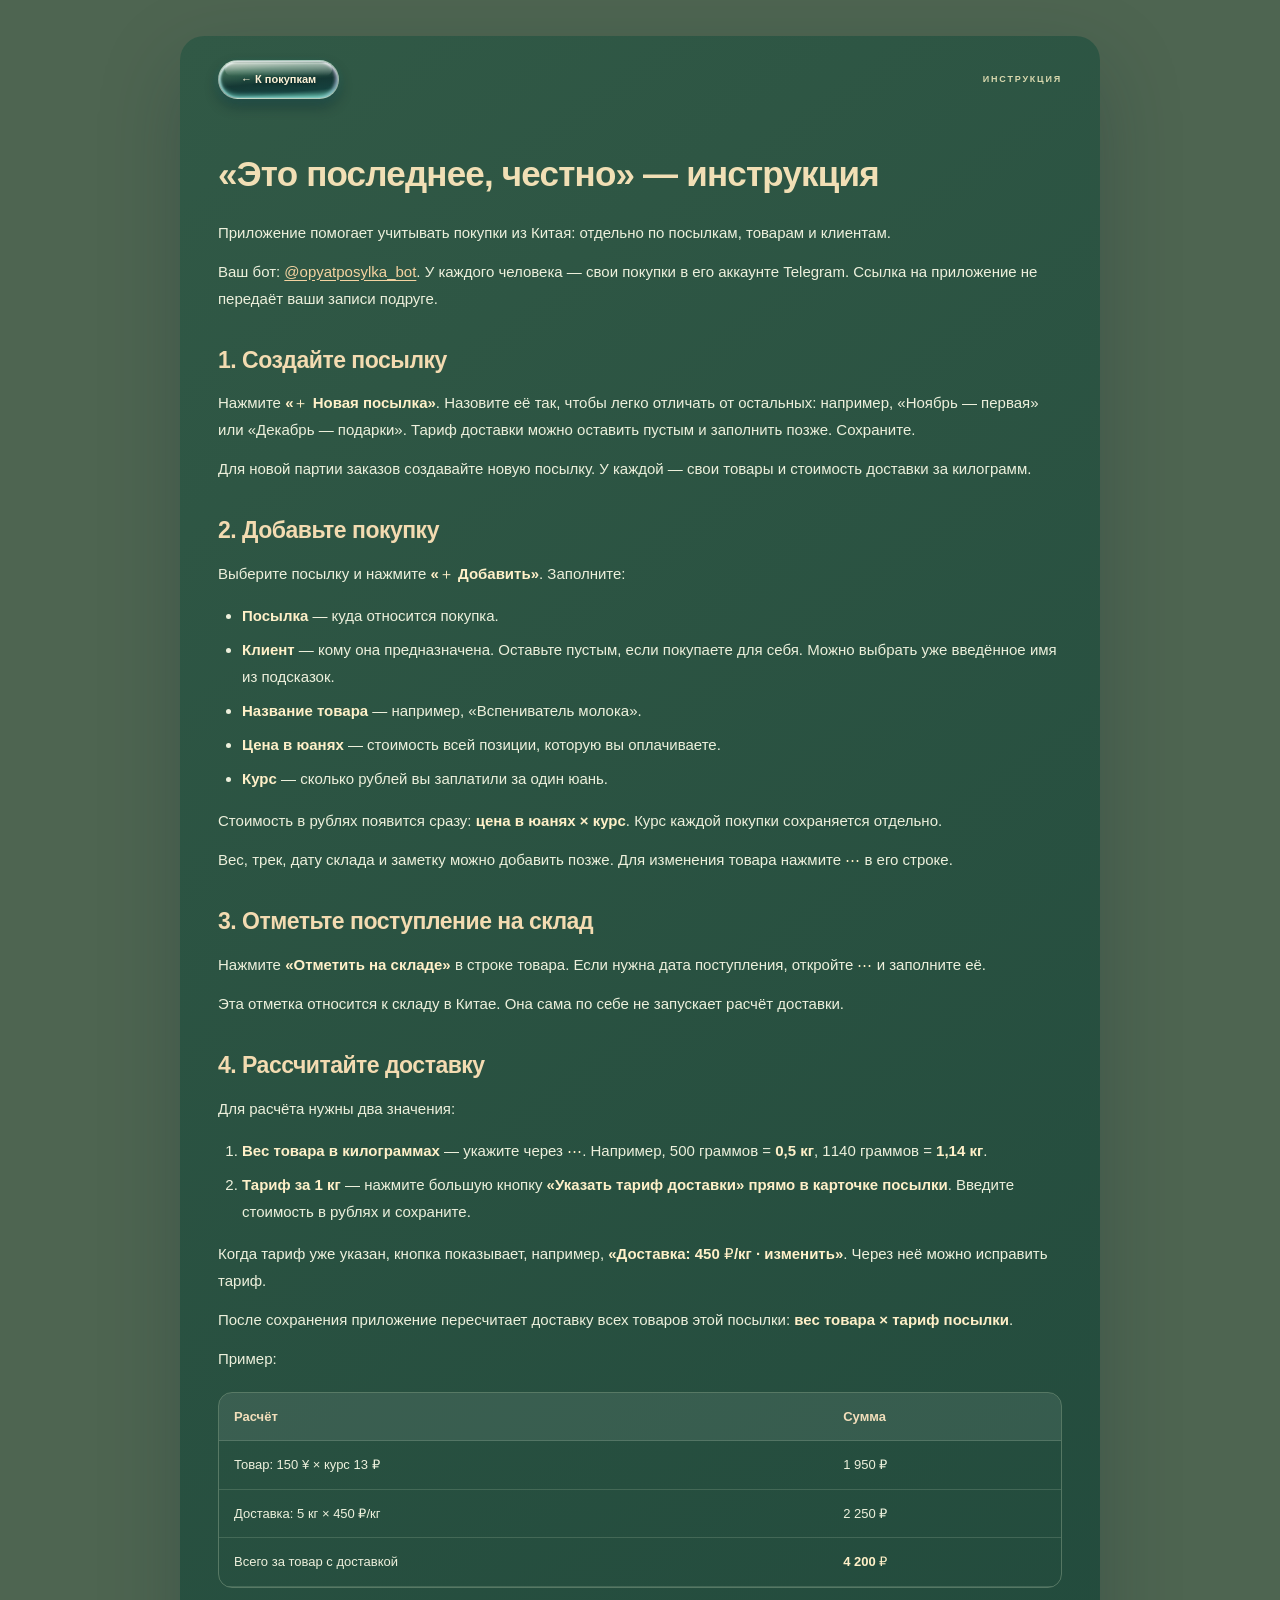
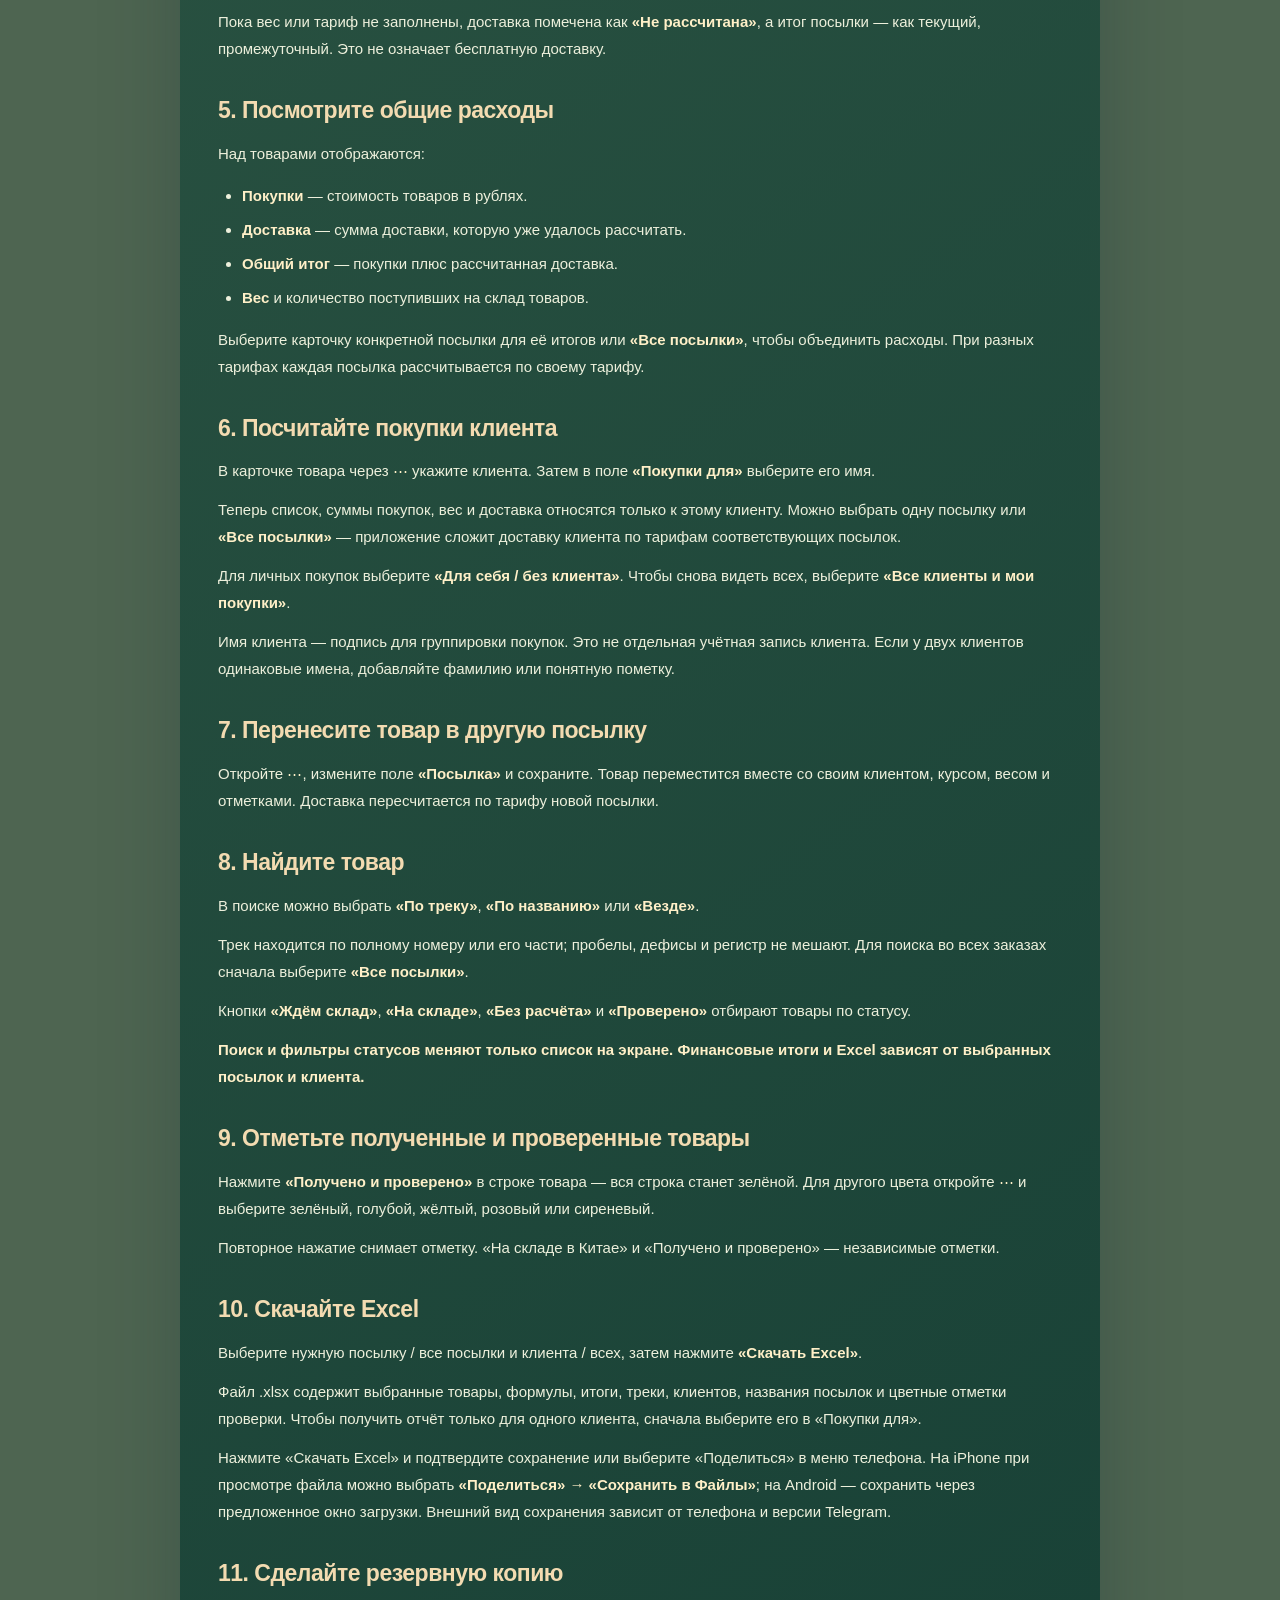
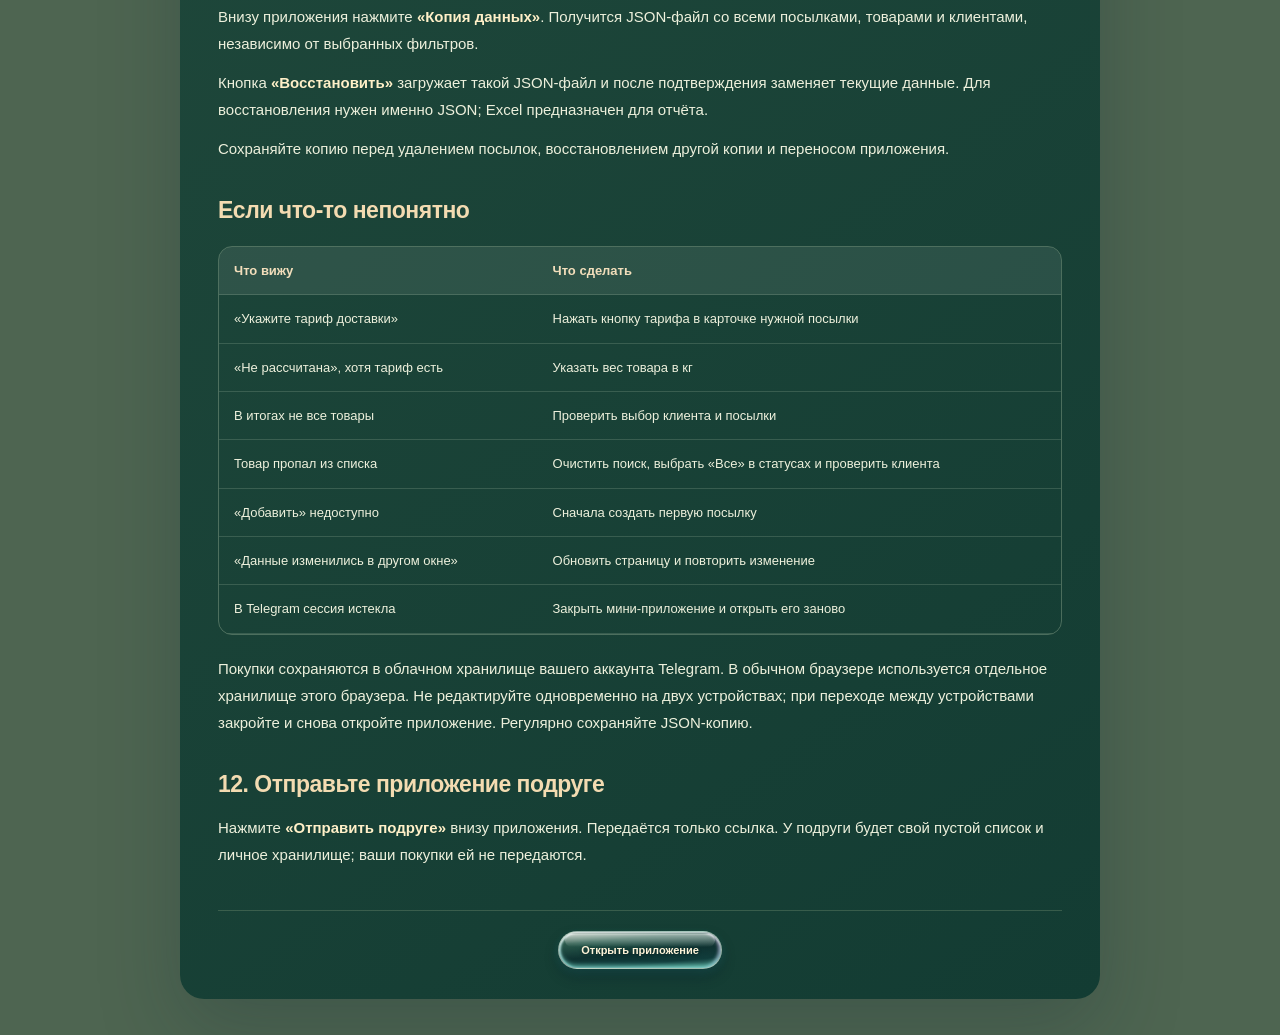
==== docs/help.html @ cc2a1e68 "Publish empty personal tracker with Telegram CloudStorage and Excel export" ====
<!doctype html><html lang="ru"><head><meta charset="utf-8"><meta name="viewport" content="width=device-width,initial-scale=1"><title>Инструкция · Это последнее, честно</title><link rel="stylesheet" href="./style.css"></head><body><main class="guide-main"><header><a class="hero-link" href="./">← К покупкам</a><span class="eyebrow">ИНСТРУКЦИЯ</span></header><article class="guide-content"><h1>«Это последнее, честно» — инструкция</h1><p>Приложение помогает учитывать покупки из Китая: отдельно по посылкам, товарам и клиентам.</p><p>Ваш бот: <a href="https://t.me/opyatposylka_bot" target="_blank" rel="noopener">@opyatposylka_bot</a>. У каждого человека — свои покупки в его аккаунте Telegram. Ссылка на приложение не передаёт ваши записи подруге.</p><h2>1. Создайте посылку</h2><p>Нажмите <strong>«＋ Новая посылка»</strong>. Назовите её так, чтобы легко отличать от остальных: например, «Ноябрь — первая» или «Декабрь — подарки». Тариф доставки можно оставить пустым и заполнить позже. Сохраните.</p><p>Для новой партии заказов создавайте новую посылку. У каждой — свои товары и стоимость доставки за килограмм.</p><h2>2. Добавьте покупку</h2><p>Выберите посылку и нажмите <strong>«＋ Добавить»</strong>. Заполните:</p><ul><li><strong>Посылка</strong> — куда относится покупка.</li><li><strong>Клиент</strong> — кому она предназначена. Оставьте пустым, если покупаете для себя. Можно выбрать уже введённое имя из подсказок.</li><li><strong>Название товара</strong> — например, «Вспениватель молока».</li><li><strong>Цена в юанях</strong> — стоимость всей позиции, которую вы оплачиваете.</li><li><strong>Курс</strong> — сколько рублей вы заплатили за один юань.</li></ul><p>Стоимость в рублях появится сразу: <strong>цена в юанях × курс</strong>. Курс каждой покупки сохраняется отдельно.</p><p>Вес, трек, дату склада и заметку можно добавить позже. Для изменения товара нажмите <strong>⋯</strong> в его строке.</p><h2>3. Отметьте поступление на склад</h2><p>Нажмите <strong>«Отметить на складе»</strong> в строке товара. Если нужна дата поступления, откройте <strong>⋯</strong> и заполните её.</p><p>Эта отметка относится к складу в Китае. Она сама по себе не запускает расчёт доставки.</p><h2>4. Рассчитайте доставку</h2><p>Для расчёта нужны два значения:</p><ol><li><strong>Вес товара в килограммах</strong> — укажите через <strong>⋯</strong>. Например, 500 граммов = <strong>0,5 кг</strong>, 1140 граммов = <strong>1,14 кг</strong>.</li><li><strong>Тариф за 1 кг</strong> — нажмите большую кнопку <strong>«Указать тариф доставки» прямо в карточке посылки</strong>. Введите стоимость в рублях и сохраните.</li></ol><p>Когда тариф уже указан, кнопка показывает, например, <strong>«Доставка: 450 ₽/кг · изменить»</strong>. Через неё можно исправить тариф.</p><p>После сохранения приложение пересчитает доставку всех товаров этой посылки: <strong>вес товара × тариф посылки</strong>.</p><p>Пример:</p><div class="guide-table"><table><thead><tr><th>Расчёт</th><th>Сумма</th></tr></thead><tbody><tr><td>Товар: 150 ¥ × курс 13 ₽</td><td>1 950 ₽</td></tr><tr><td>Доставка: 5 кг × 450 ₽/кг</td><td>2 250 ₽</td></tr><tr><td>Всего за товар с доставкой</td><td><strong>4 200 ₽</strong></td></tr></tbody></table></div><p>Пока вес или тариф не заполнены, доставка помечена как <strong>«Не рассчитана»</strong>, а итог посылки — как текущий, промежуточный. Это не означает бесплатную доставку.</p><h2>5. Посмотрите общие расходы</h2><p>Над товарами отображаются:</p><ul><li><strong>Покупки</strong> — стоимость товаров в рублях.</li><li><strong>Доставка</strong> — сумма доставки, которую уже удалось рассчитать.</li><li><strong>Общий итог</strong> — покупки плюс рассчитанная доставка.</li><li><strong>Вес</strong> и количество поступивших на склад товаров.</li></ul><p>Выберите карточку конкретной посылки для её итогов или <strong>«Все посылки»</strong>, чтобы объединить расходы. При разных тарифах каждая посылка рассчитывается по своему тарифу.</p><h2>6. Посчитайте покупки клиента</h2><p>В карточке товара через <strong>⋯</strong> укажите клиента. Затем в поле <strong>«Покупки для»</strong> выберите его имя.</p><p>Теперь список, суммы покупок, вес и доставка относятся только к этому клиенту. Можно выбрать одну посылку или <strong>«Все посылки»</strong> — приложение сложит доставку клиента по тарифам соответствующих посылок.</p><p>Для личных покупок выберите <strong>«Для себя / без клиента»</strong>. Чтобы снова видеть всех, выберите <strong>«Все клиенты и мои покупки»</strong>.</p><p>Имя клиента — подпись для группировки покупок. Это не отдельная учётная запись клиента. Если у двух клиентов одинаковые имена, добавляйте фамилию или понятную пометку.</p><h2>7. Перенесите товар в другую посылку</h2><p>Откройте <strong>⋯</strong>, измените поле <strong>«Посылка»</strong> и сохраните. Товар переместится вместе со своим клиентом, курсом, весом и отметками. Доставка пересчитается по тарифу новой посылки.</p><h2>8. Найдите товар</h2><p>В поиске можно выбрать <strong>«По треку»</strong>, <strong>«По названию»</strong> или <strong>«Везде»</strong>.</p><p>Трек находится по полному номеру или его части; пробелы, дефисы и регистр не мешают. Для поиска во всех заказах сначала выберите <strong>«Все посылки»</strong>.</p><p>Кнопки <strong>«Ждём склад»</strong>, <strong>«На складе»</strong>, <strong>«Без расчёта»</strong> и <strong>«Проверено»</strong> отбирают товары по статусу.</p><p><strong>Поиск и фильтры статусов меняют только список на экране. Финансовые итоги и Excel зависят от выбранных посылок и клиента.</strong></p><h2>9. Отметьте полученные и проверенные товары</h2><p>Нажмите <strong>«Получено и проверено»</strong> в строке товара — вся строка станет зелёной. Для другого цвета откройте <strong>⋯</strong> и выберите зелёный, голубой, жёлтый, розовый или сиреневый.</p><p>Повторное нажатие снимает отметку. «На складе в Китае» и «Получено и проверено» — независимые отметки.</p><h2>10. Скачайте Excel</h2><p>Выберите нужную посылку / все посылки и клиента / всех, затем нажмите <strong>«Скачать Excel»</strong>.</p><p>Файл .xlsx содержит выбранные товары, формулы, итоги, треки, клиентов, названия посылок и цветные отметки проверки. Чтобы получить отчёт только для одного клиента, сначала выберите его в «Покупки для».</p><p>Нажмите «Скачать Excel» и подтвердите сохранение или выберите «Поделиться» в меню телефона. На iPhone при просмотре файла можно выбрать <strong>«Поделиться» → «Сохранить в Файлы»</strong>; на Android — сохранить через предложенное окно загрузки. Внешний вид сохранения зависит от телефона и версии Telegram.</p><h2>11. Сделайте резервную копию</h2><p>Внизу приложения нажмите <strong>«Копия данных»</strong>. Получится JSON-файл со всеми посылками, товарами и клиентами, независимо от выбранных фильтров.</p><p>Кнопка <strong>«Восстановить»</strong> загружает такой JSON-файл и после подтверждения заменяет текущие данные. Для восстановления нужен именно JSON; Excel предназначен для отчёта.</p><p>Сохраняйте копию перед удалением посылок, восстановлением другой копии и переносом приложения.</p><h2>Если что-то непонятно</h2><div class="guide-table"><table><thead><tr><th>Что вижу</th><th>Что сделать</th></tr></thead><tbody><tr><td>«Укажите тариф доставки»</td><td>Нажать кнопку тарифа в карточке нужной посылки</td></tr><tr><td>«Не рассчитана», хотя тариф есть</td><td>Указать вес товара в кг</td></tr><tr><td>В итогах не все товары</td><td>Проверить выбор клиента и посылки</td></tr><tr><td>Товар пропал из списка</td><td>Очистить поиск, выбрать «Все» в статусах и проверить клиента</td></tr><tr><td>«Добавить» недоступно</td><td>Сначала создать первую посылку</td></tr><tr><td>«Данные изменились в другом окне»</td><td>Обновить страницу и повторить изменение</td></tr><tr><td>В Telegram сессия истекла</td><td>Закрыть мини-приложение и открыть его заново</td></tr></tbody></table></div><p>Покупки сохраняются в облачном хранилище вашего аккаунта Telegram. В обычном браузере используется отдельное хранилище этого браузера. Не редактируйте одновременно на двух устройствах; при переходе между устройствами закройте и снова откройте приложение. Регулярно сохраняйте JSON-копию.</p><h2>12. Отправьте приложение подруге</h2><p>Нажмите <strong>«Отправить подруге»</strong> внизу приложения. Передаётся только ссылка. У подруги будет свой пустой список и личное хранилище; ваши покупки ей не передаются.</p></article><footer><a class="hero-link" href="./">Открыть приложение</a></footer></main></body></html>
---- docs/style.css ----
:root{color-scheme:light;--bg:#4e6551;--surface:#214b40;--ink:#f2e8cf;--muted:#d1d9bd;--line:#ffffff25;--accent:#f0d2a3;--soft:#ffffff14;--danger:#f5b6a0;font-family:-apple-system,BlinkMacSystemFont,"Segoe UI",sans-serif;font-synthesis:none}
*{box-sizing:border-box}html{scroll-behavior:smooth;scroll-padding-top:20px}body{margin:0;background:var(--bg);color:var(--ink);font-size:14px;line-height:1.5}main{max-width:1000px;margin:24px auto;background:#28543f;border-radius:24px;overflow:hidden;box-shadow:0 30px 80px #122b3240}button,input,select,textarea{font:inherit}button{cursor:pointer;border:0}button:disabled{opacity:.45;cursor:default}button,a,input,select,textarea{-webkit-tap-highlight-color:transparent}button:focus-visible,a:focus-visible,input:focus-visible,select:focus-visible,textarea:focus-visible{outline:3px solid #f4d3a3;outline-offset:4px}button{transition:transform .18s,box-shadow .18s,border-color .18s}button:hover:not(:disabled){transform:translateY(-1px)}button:active:not(:disabled){transform:translateY(1px)}[hidden]{display:none!important}
.masthead{min-height:405px;background:#216453 url('./assets/botanical-hero.png') center 49%/cover no-repeat;position:relative}.masthead:before{content:'';position:absolute;inset:0;background:linear-gradient(90deg,#133f3a75,transparent 75%);pointer-events:none}header{position:relative;display:flex;align-items:center;justify-content:space-between;padding:24px 38px;gap:18px}.brand{display:flex;align-items:center;gap:10px;color:#f7e6bf}.brand svg{width:35px;height:35px;fill:none;stroke:currentColor;stroke-width:1.3;stroke-linecap:round;stroke-linejoin:round}.brand span{font-size:10px;letter-spacing:2.2px;font-weight:650}.circle{width:40px;height:40px;border-radius:14px;background:linear-gradient(145deg,#f5dfbd,#dfbc8e);color:#27463a;font-size:24px;box-shadow:3px 6px 12px #12382e55;flex-shrink:0}.intro{position:relative;z-index:1;padding:26px 40px 55px;max-width:63%}.eyebrow{display:block;font-size:9px;letter-spacing:1.8px;color:#d8d8ae;font-weight:650}h1{font-size:49px;font-weight:680;letter-spacing:-1.7px;line-height:1.07;color:#f1dfb5;margin:15px 0 15px}.dot{color:#d8bc85}.intro p{font-size:12px;color:#e4e5c8;line-height:1.7;margin:0 0 24px}.hero-link{display:inline-flex;align-items:center;gap:23px;background:linear-gradient(160deg,#f5deb6,#cfa476);box-shadow:3px 6px 13px #102d2b55,inset 0 1px 0 #fff8;border-radius:30px;color:#3e4936;text-decoration:none;font-size:11px;padding:10px 22px;font-weight:600}.hero-link span{font-size:16px}
.workspace{padding:28px 38px 24px;background:linear-gradient(165deg,#9eaf78b8,#3e6b45e8 600px,#153e2ff5 1500px),url('./assets/botanical-hero.png') right top/1300px auto no-repeat,#365c40}.scope-controls{display:grid;grid-template-columns:1.15fr 1fr;gap:20px;align-items:start}.parcelbar{display:flex;align-items:flex-end;justify-content:space-between;gap:8px}.parcelbar label,.clientbar>label{display:block;color:#f0edd6;font-size:10px;letter-spacing:1px;min-width:0;flex:1}.parcelbar select,.clientbar select{display:block;width:100%;max-width:100%;border:1px solid #dbe8bd3b;border-radius:12px;background:#234e3ed9;color:#f0e4c9;padding:10px 12px;margin-top:7px;font-size:13px;font-weight:550;letter-spacing:0;box-shadow:0 3px 7px #13372e24}.parcelbar option,.clientbar option{background:#234a3e;color:#f6e8cc}.clientbar{min-width:0}.textbtn{background:none;color:#eed3a2;padding:8px 4px;font-size:11px;white-space:nowrap}.parcelbar .textbtn{margin-bottom:3px;color:#fff1ce}.help{font-size:11px;color:var(--muted);line-height:1.65}.scope-note{font-size:10px;margin:12px 0 19px;color:#f1efd9d9}
#summary{position:relative;border:1px solid #b3cfaf24;border-radius:22px;padding:25px 28px;background:linear-gradient(130deg,#256a61f5,#113e39f7),url('./assets/botanical-hero.png') 75% center/cover;box-shadow:9px 14px 23px #103a2f5c,inset 0 1px 0 #c5e0c52b;display:grid;grid-template-columns:1.5fr 1fr 1fr;gap:18px 12px;overflow:hidden}#summary:before{content:'';position:absolute;width:280px;height:240px;right:25%;top:-135px;border:1px solid #e0edcd0c;transform:rotate(42deg);border-radius:0 80% 0 80%;pointer-events:none}.hero{align-self:center;z-index:1}.hero .label{display:block;color:#d2dcbf;font-size:11px;line-height:1.6}.hero strong{display:block;font-size:32px;letter-spacing:-1.2px;color:#f6e8c4;font-weight:600;line-height:1.2;margin:7px 0 10px;overflow-wrap:anywhere}.hero small{font-size:10px;line-height:1.65;color:#d2dcc5;display:block;max-width:285px}.stats{display:contents}.stat{z-index:1;align-self:stretch;display:flex;flex-direction:column;justify-content:center;align-items:center;border-left:1px solid #c4dabc28;padding:10px 6px}.stat:before{content:'¥';display:grid;place-items:center;width:34px;height:34px;border:1px solid #d8e5c96b;border-radius:50%;font-size:19px;margin-bottom:12px;color:#d5e5c2}.stat:last-child:before{content:'↗'}.stat span{font-size:10px;text-align:center;color:#d1ddc5}.stat strong{display:block;font-size:20px;font-weight:550;color:#f6e9c9;margin-top:5px;overflow-wrap:anywhere;text-align:center}.progressline{display:flex;justify-content:space-between;gap:12px;color:#d3ddc2;font-size:10px;grid-column:1/-1;margin-top:1px}.progressline span:last-child{text-align:right}.progress{grid-column:1/-1;height:4px;border-radius:4px;overflow:hidden;margin-top:-8px;background:#9dbb9b30}.progress meter{display:block;width:100%;height:5px;accent-color:#cad4a2}.progress meter::-webkit-meter-bar{background:#b4cba830;border:0}.progress meter::-webkit-meter-optimum-value{background:linear-gradient(90deg,#9fba79,#e6d1a4)}
.toolbar,.cardhead,.cardfoot,.dialoghead,.dialogactions{display:flex;align-items:center;justify-content:space-between;gap:12px}.toolbar{margin:30px 0 17px}h2{font-size:21px;line-height:1.3;letter-spacing:-.5px;font-weight:600;margin:0;color:#f2e6c6}h2 span{font-size:12px;margin-left:6px;font-weight:400;color:#d1dbb9}.primary{border:1px solid #f5e1b547;border-radius:24px;padding:10px 19px;background:linear-gradient(145deg,#f0dbb6,#c7a075);color:#3e4c36;font-size:11px;font-weight:650;box-shadow:3px 5px 9px #1b3e2c40,inset 0 1px 0 #fff8;white-space:nowrap;min-height:38px}.parcel-section{margin:30px 0 0;scroll-margin-top:15px}.parcel-section .toolbar{margin:0 0 16px}.parcel-cards{display:grid;grid-template-columns:repeat(3,minmax(0,1fr));gap:14px;padding:1px 1px 14px}.parcel-tile{--tile-a:#8ca76b;--tile-b:#4d6a43;position:relative;isolation:isolate;overflow:hidden;min-height:154px;text-align:center;padding:20px 13px 16px;border:1px solid #d4dfb944;border-radius:19px;color:#f1e9ce;background:linear-gradient(135deg,var(--tile-a),var(--tile-b));box-shadow:6px 8px 13px #11362a66,inset 0 1px 0 #ecf0c42b}.parcel-tile:nth-child(3n+2){--tile-a:#ab7c60;--tile-b:#744b36}.parcel-tile:nth-child(3n+3){--tile-a:#be9b6b;--tile-b:#8a6a42}.parcel-tile:before{content:'';display:block;width:34px;height:34px;margin:0 auto 14px;background:center/contain no-repeat url("data:image/svg+xml,%3Csvg xmlns='http://www.w3.org/2000/svg' viewBox='0 0 40 40'%3E%3Cpath fill='%23f4dfae' d='M20 31C5 28 5 16 6 11c12 0 15 7 14 20Zm2-1c-2-15 5-20 13-21 2 14-4 20-13 21Zm-2-8C9 13 14 5 20 1c9 8 10 14 0 21Z'/%3E%3Cpath fill='none' stroke='%23e8c88d' stroke-width='1.4' d='M21 36V17M20 29 10 17m12 11 8-12'/%3E%3C/svg%3E");filter:drop-shadow(3px 4px 3px #28362955)}.parcel-tile:after{content:'';position:absolute;inset:0;z-index:-1;background:linear-gradient(40deg,transparent 55%,#ffffff08 55%,transparent 79%);pointer-events:none}.parcel-tile.selected{border:2px solid #f6e4ba;padding:19px 12px 15px;box-shadow:0 0 0 3px #e8dfae20,6px 10px 16px #143f2b70}.parcel-tile b,.parcel-tile span,.parcel-tile strong,.parcel-tile small{display:block;overflow-wrap:anywhere}.parcel-tile b{font-size:13px;font-weight:650}.parcel-tile span,.parcel-tile small{font-size:10px;color:#f5ecd0d1;margin-top:6px}.parcel-tile strong{font-size:12px;font-weight:600;margin-top:9px}.parcel-tile small{font-size:9px}.exportbar{display:flex;align-items:center;gap:14px;padding:10px 0 20px;border-bottom:1px solid #c1d2ab2b}.exportbar span{font-size:10px;color:#d9e0c3;min-width:0;overflow-wrap:anywhere}.products-toolbar{margin-top:27px}.products-toolbar .eyebrow{color:#bfcca4;font-size:8px;margin-bottom:7px}
.search{display:flex;align-items:center;gap:12px;background:#153f34d9;border:1px solid #9fbb8f47;padding:0 14px;border-radius:15px;box-shadow:inset 0 2px 4px #143b2b28}.search select{max-width:132px;border:0;border-right:1px solid #adc39f40;border-radius:0;padding:12px 10px 12px 0;background:transparent;color:#f0e2c1;font-size:12px}.search option{background:#214b40}.search span{font-size:24px;color:#d9d6ac}.search input{border:0;outline-offset:0;min-width:0;width:100%;padding:13px 0;background:transparent;color:#f4e7c9;font-size:12px}.search input::placeholder{color:#c9d3b5b3}#filters{display:flex;gap:7px;overflow:auto;margin:15px 0 20px;padding:3px 0;scrollbar-width:thin;scrollbar-color:#8ca57b transparent}#filters button{flex-shrink:0;border:1px solid #9db58c2b;background:#214a3940;color:#d2ddbf;font-size:10px;padding:7px 13px;border-radius:22px;min-height:34px}#filters .active{background:#d8c29a;border-color:#e7d5ae;color:#354833;font-weight:650;box-shadow:2px 3px 5px #0c302b44}
#items{display:grid;grid-template-columns:repeat(2,minmax(0,1fr));gap:17px}.card{--ink:#f3e9d2;--muted:#eadfc9;--accent:#ffedbc;--line:#f5e6ca32;--card-a:#8c9f6a;--card-b:#526d43;min-width:0;padding:22px 20px 17px;border:1px solid #d5dfbb4d;border-radius:20px;background:linear-gradient(135deg,var(--card-a),var(--card-b));box-shadow:6px 9px 14px #0f34265c,inset 0 1px 0 #e6e9be29;color:var(--ink)}.card:nth-child(3n+2){--card-a:#a5795e;--card-b:#6e4938}.card:nth-child(3n+3){--card-a:#b59a6a;--card-b:#82683f}.cardhead{align-items:flex-start}.cardhead>div{min-width:0}.card h3{font-size:15px;line-height:1.4;letter-spacing:-.2px;margin:0 0 8px;font-weight:620;overflow-wrap:anywhere}.card .edit{display:grid;place-items:center;flex-shrink:0;width:30px;height:30px;border-radius:10px;background:#173c3333;color:#f6e6c3;font-size:21px}.ownership{display:flex;gap:5px;flex-wrap:wrap;margin:0 0 10px}.ownership span{font-size:9px;color:var(--ink);background:#143c2d29;border:1px solid #eee4bf20;padding:3px 7px;border-radius:7px;overflow-wrap:anywhere}.badge{display:inline-block;background:#f7d89b26;border:1px solid #f0ddb02b;border-radius:7px;color:#fff0c9;padding:3px 7px;font-size:9px;font-weight:500}.badge.arrived{background:#173c3333;border-color:#e0e7bd38;color:#f1f2d3}.track{font-size:10px;color:var(--muted);overflow-wrap:anywhere;margin-top:7px}.cardgrid{display:grid;grid-template-columns:1.25fr 1fr 1fr;gap:9px;margin:21px 0 17px}.cardgrid span{display:block;font-size:9px;color:var(--muted);margin-bottom:4px}.cardgrid b{font-size:12px;font-weight:600;overflow-wrap:anywhere}.cardgrid small{font-size:9px;color:var(--muted)}.cardfoot{border-top:1px solid var(--line);padding-top:13px;font-size:10px;gap:9px}.cardfoot>div{flex-shrink:0}.cardfoot strong{font-size:16px;font-weight:650}.statusbtn{font-size:10px;background:none;color:var(--accent);padding:6px 0;text-align:left;line-height:1.5}.note{font-size:10px;color:var(--ink);white-space:pre-wrap;margin:8px 0 12px;overflow-wrap:anywhere}.verification{border-top:1px solid var(--line);margin-top:10px;padding-top:6px;display:flex;flex-direction:column;gap:2px}.verification span{font-size:9px;color:var(--muted)}.empty{grid-column:1/-1;text-align:center;color:#dae2c7;font-size:12px;padding:35px 18px;line-height:1.8}.notice{padding:12px 15px;border:1px solid #e8d2a238;background:#234f3b85;color:#f0e4c8;font-size:10px;border-radius:12px;line-height:1.65;margin-bottom:20px}.notice.error{color:#ffcfb8;border-color:#e8a58366;background:#5b3936b3}
.color-green{--position-bg:#aac18a;--position-border:#cfdfb8}.color-blue{--position-bg:#9cbeb7;--position-border:#c6dbd6}.color-yellow{--position-bg:#dcc38f;--position-border:#f0deba}.color-pink{--position-bg:#cfaa9f;--position-border:#ead1c5}.color-lilac{--position-bg:#b9abc2;--position-border:#d6cadc}.card.verified{--ink:#203d31;--muted:#3c5646;--accent:#234b36;--line:#294a3033;background:var(--position-bg);border-color:var(--position-border);box-shadow:6px 9px 14px #0f34265c,inset 0 1px 0 #fff6}.card.verified .badge{color:#3b4730;background:#fff3;border-color:#203b3329}.card.verified .badge.arrived{color:#244733;background:#ebf2ce66}.card.verified .ownership span{background:#fff2;color:var(--ink);border-color:#304d3420}.card.verified .edit{background:#fff3;color:var(--ink)}
footer{position:relative;text-align:center;border-top:1px solid #9ab18a44;margin-top:30px;padding:20px 45px 10px;color:#cbd7b5;font-size:10px}footer>div{display:flex;gap:16px;justify-content:center;flex-wrap:wrap;margin:4px 0}footer .textbtn{font-size:10px}footer p{font-size:9px;color:#a7be9b;margin:12px 0 0}.footer-leaf{position:absolute;right:0;bottom:9px;font-size:35px;color:#d1c69770}
dialog{--ink:#2b4737;--muted:#617159;--line:#ccd0b7;--accent:#3d5d38;--bg:#f4ebd8;--surface:#f6edda;--soft:#dfe4c9;--danger:#9c4f3d;width:min(540px,calc(100% - 24px));max-height:90dvh;padding:26px;background:linear-gradient(135deg,#f5ecd9,#e2d6b9);border:1px solid #eee5cd;border-radius:24px;color:var(--ink);box-shadow:12px 20px 60px #102d2a88}dialog::backdrop{background:#102d28c4;backdrop-filter:blur(7px)}.dialoghead{margin-bottom:19px}.dialoghead h2{color:#294735;font-size:22px}.dialoghead .circle{background:#c9d1ac;color:#34503a;box-shadow:none;width:35px;height:35px}.dialogactions{margin-top:22px}.dialogactions .primary{background:linear-gradient(145deg,#62875a,#3b603b);border-color:#5c7a4a;color:#f4e9c9;box-shadow:3px 4px 8px #263c2933}#fields label{display:block;font-size:11px;color:var(--muted);margin:14px 0}#fields input,#fields textarea,#fields select{display:block;width:100%;border:1px solid #bdc5a7;border-radius:11px;background:#faf4e7b8;color:var(--ink);padding:11px 12px;margin-top:6px;font:inherit;font-size:13px;box-shadow:inset 0 1px 2px #2b49320a}#fields textarea{min-height:65px;resize:vertical}#fields .pair{display:grid;grid-template-columns:1fr 1fr;gap:13px}#fields .check{display:flex;align-items:center;gap:10px;color:#3f5b3f}#fields .check input{width:19px;height:19px;margin:0;accent-color:#476e42;flex-shrink:0}#fields .help{font-size:10px;margin-top:-3px}.livecalc{padding:13px;background:#cbd6b3;border:1px solid #b3c29c;border-radius:12px;color:#365332;font-size:12px}#fields .colorpicker{border:1px solid #bbc4a5;border-radius:13px;padding:11px;display:flex;gap:7px;flex-wrap:wrap;margin:17px 0}#fields .colorpicker legend{font-size:11px;color:var(--muted)}#fields label.swatch{margin:0;display:flex;align-items:center;gap:5px;padding:8px 7px;border-radius:9px;background:var(--position-bg);border:1px solid #58724730;color:#2a4535;font-size:10px}#fields .swatch input{width:14px;height:14px;margin:0;accent-color:#36583b;box-shadow:none}.danger{background:none;color:var(--danger);padding:10px 0;font-size:12px}#formError{font-size:11px;line-height:1.5;color:#9c4937}
@media(min-width:1100px){body{padding:12px 30px}.masthead{min-height:430px}.intro{padding-top:35px}h1{font-size:54px}.workspace{padding:33px 45px 24px}}
@media(max-width:700px){body{padding:0}main{margin:0;border-radius:0;box-shadow:none;max-width:100%}.masthead{min-height:352px;background-position:60% center}.masthead:before{background:linear-gradient(90deg,#133f3a9e,transparent 95%)}header{padding:20px 21px}.brand span{font-size:9px;letter-spacing:1.7px}.brand svg{width:29px;height:29px}.circle{width:36px;height:36px;border-radius:12px}.intro{max-width:75%;padding:30px 22px 38px}h1{font-size:39px;letter-spacing:-1.3px;margin:14px 0}.intro p{font-size:11px}.intro .eyebrow{font-size:8px;letter-spacing:1px}.hero-link{padding:10px 18px;font-size:10px}.workspace{padding:22px 18px 20px}.scope-controls{gap:12px;grid-template-columns:1fr 1fr}.parcelbar{display:block;min-width:0;position:relative}.parcelbar .textbtn{font-size:10px;position:static;display:block;margin:3px 0 -4px;padding:2px 0}.parcelbar select,.clientbar select{font-size:11px;padding:10px 7px}.scope-note{font-size:9px;margin:10px 0 16px}#summary{padding:22px 20px 19px;grid-template-columns:1fr 1fr;gap:17px 8px}.hero{grid-column:1/-1}.hero strong{font-size:34px}.hero small{max-width:none}.stat{border:0;border-top:1px solid #c3d7b72b;padding:16px 0 0;align-items:flex-start}.stat:before{width:27px;height:27px;font-size:16px;margin-bottom:9px}.stat:last-child{border-left:1px solid #c3d7b72b;padding-left:20px}.stat strong{font-size:21px}.stat span{font-size:10px;text-align:left}.progressline{font-size:9px;gap:10px;align-items:flex-start}.progressline span{max-width:60%}.parcel-section{margin-top:25px}.parcel-cards{display:flex;overflow:auto;gap:12px;padding:4px 2px 15px;scroll-snap-type:x proximity;scrollbar-width:thin;scrollbar-color:#9aaf79 transparent}.parcel-tile{flex:0 0 160px;min-height:164px;scroll-snap-align:start}.parcel-tile b{font-size:12px}.toolbar{gap:10px}h2{font-size:20px}.primary{font-size:10px;padding:9px 14px;min-height:38px}.exportbar{align-items:flex-start;gap:12px}.exportbar span{font-size:9px;padding-top:4px}.products-toolbar{margin-top:24px}#items{grid-template-columns:1fr;gap:15px}.card{padding:21px 19px 17px;border-radius:19px}.card h3{font-size:16px}.cardgrid{gap:12px;margin:20px 0}.cardgrid b{font-size:13px}.cardgrid span{font-size:10px}.cardfoot{font-size:11px}.cardfoot strong{font-size:18px}.statusbtn{font-size:11px}.track{font-size:11px}.ownership span{font-size:10px}.search{gap:8px;padding:0 11px}.search select{font-size:11px;max-width:105px}.search input{font-size:12px}#filters button{font-size:10px;padding:7px 11px}.notice{font-size:10px}footer{padding:19px 14px 10px}footer .textbtn{font-size:10px}dialog{padding:22px}.scope-controls>section{min-width:0}}
@media(max-width:360px){h1{font-size:34px}.intro{max-width:80%}.workspace{padding-left:13px;padding-right:13px}.scope-controls{gap:8px}.card{padding:18px 15px}.cardfoot{gap:6px}.cardfoot strong{font-size:16px}.primary{padding:9px 12px}.hero strong{font-size:30px}}
@media(prefers-reduced-motion:reduce){html{scroll-behavior:auto}button{transition:none}button:hover:not(:disabled),button:active:not(:disabled){transform:none}}

/* Liquid glass surfaces; product rows keep their own verification colors. */
:root{--glass-border:#e4f9ed70;--glass-cyan:#4cd3d4;--glass-violet:#c08bdc}
.primary,.hero-link,.circle{position:relative;isolation:isolate;overflow:hidden;border:1px solid #eaf8ec9c;background:linear-gradient(175deg,#f9f5dd91 0%,#8aaf9b3d 25%,#102f31c9 56%,#123c3ddb 78%,#78cbbf8f 100%);color:#fff4d9;box-shadow:inset 0 2px 2px #fff9,inset 0 -3px 4px #83efdc99,inset 2px 0 2px #dffaff88,inset -3px 0 3px #e1b2ef73,0 7px 13px #071d2873,0 3px 9px #47d6c633;backdrop-filter:blur(18px) saturate(150%);-webkit-backdrop-filter:blur(18px) saturate(150%);text-shadow:0 1px 3px #071e20a6}
.primary:before,.hero-link:before,.circle:before{content:'';position:absolute;z-index:-1;inset:2px 6px auto;height:35%;border-radius:inherit;background:linear-gradient(180deg,#fff8,#fff0);pointer-events:none}
.primary:hover:not(:disabled),.hero-link:hover{box-shadow:inset 0 2px 3px #fff9,inset 0 -3px 6px #83efdcbd,0 9px 17px #071d2873,0 2px 13px #62e5cc55}
#addItem,#newParcelWide{background:linear-gradient(170deg,#f7ddb789,#ae79633b 29%,#3b2829cc 65%,#a05b7594 91%,#edab777d);box-shadow:inset 0 2px 2px #fff9,inset 0 -3px 4px #edb1cc7d,inset 2px 0 2px #fff7,inset -3px 0 3px #ffd7ae7d,0 7px 13px #071d2873,0 3px 10px #d280a73b}
.search,.parcelbar select,.clientbar select{background:linear-gradient(175deg,#edf5f02e 0%,#162c34a6 36%,#122f37cc 76%,#9bb2d256 100%);border:1px solid #e2f7ec85;box-shadow:inset 0 2px 3px #f4ffff87,inset 0 -3px 4px #a5cfdb8c,inset 2px 0 3px #d2f7f780,0 6px 12px #0b282b66;backdrop-filter:blur(18px) saturate(150%);-webkit-backdrop-filter:blur(18px) saturate(150%);border-radius:23px;color:#f8f0df}.search select{background:transparent;border-radius:0;box-shadow:none;backdrop-filter:none;-webkit-backdrop-filter:none}.search input{color:#fff6e8}.search input::placeholder{color:#dfe5d3cc}
#filters button{background:linear-gradient(180deg,#dcf6f324,#132e34b3);border:1px solid #d3f0e157;box-shadow:inset 0 1px 1px #f4ffff5c,inset 0 -1px 2px #8bcfd947,0 3px 7px #0c292a4d;color:#e7edda}#filters .active{background:linear-gradient(170deg,#f9dfaa8c,#294e3be6 55%,#79b7818f);border-color:#faefd0a8;color:#fff2d3;box-shadow:inset 0 2px 2px #fff8,inset 0 -3px 4px #a4db9d8c,0 4px 10px #102a2566}
#summary{background:linear-gradient(125deg,#326f694d,#0c2634cc 62%,#173e3cbd);border:1px solid #d6f1e675;box-shadow:inset 0 2px 3px #e1fff54d,inset 0 -3px 6px #5dc8c159,inset -2px 0 4px #c29cdb42,8px 12px 22px #0b242b73;backdrop-filter:blur(22px) saturate(140%);-webkit-backdrop-filter:blur(22px) saturate(140%)}
.parcel-tile{background:linear-gradient(145deg,#d8f3d94d,#1b3b3ab8 38%,#122d34e0 77%,#6fa1856b);border:1px solid #b9e8d37d;box-shadow:inset 0 2px 3px #edfff375,inset 0 -3px 5px #8dd3b563,inset -3px 0 4px #b6bee554,6px 9px 15px #102d316b;backdrop-filter:blur(15px) saturate(135%);-webkit-backdrop-filter:blur(15px) saturate(135%)}.parcel-tile:nth-child(3n+2){background:linear-gradient(145deg,#e2c4b352,#543c41a3 40%,#232c35e6 80%,#a5759163)}.parcel-tile:nth-child(3n+3){background:linear-gradient(145deg,#f1dcb857,#6c604b9c 40%,#29392edb 80%,#cdbd7463)}.parcel-tile.selected{border:2px solid #e3f6ddbf;box-shadow:inset 0 2px 3px #fff8,inset 0 -3px 5px #a0e7bfaa,0 0 0 2px #d8f9d524,5px 9px 18px #0d232e80,0 3px 15px #92e5b94d}
#items{display:flex;flex-direction:column;gap:10px;padding:0;margin:0;list-style:none;counter-reset:products}.card{counter-increment:products;display:grid;grid-template-columns:minmax(0,1.5fr) minmax(0,1.1fr) minmax(150px,.85fr);grid-template-areas:'heading metrics amount' 'heading metrics checked' 'note note note';gap:6px 22px;align-items:center;padding:17px 20px 12px;margin:0;border-radius:21px;background:linear-gradient(165deg,#c9e4d829,#1e3e37b3 34%,#112e31de 86%,#71a39c38);border:1px solid #cfecdf70;box-shadow:inset 0 2px 3px #e6fff15c,inset 0 -2px 4px #8ad0bc4d,inset -2px 0 3px #bab2d442,3px 7px 14px #0a282b61;--ink:#f7ecda;--muted:#d8e3d1;--accent:#f3e0ad;--line:#dbf3e72b;backdrop-filter:blur(16px) saturate(135%);-webkit-backdrop-filter:blur(16px) saturate(135%)}.card:nth-child(3n+2){background:linear-gradient(165deg,#ecd6bd24,#3d3837b3 36%,#1b2d32df 86%,#b693a52e)}.card:nth-child(3n+3){background:linear-gradient(165deg,#e9ddb826,#374137b3 36%,#142f30e0 86%,#b4b77a2e)}.cardhead{grid-area:heading;align-self:start}.card h3{font-size:15px;margin-bottom:6px}.cardgrid{grid-area:metrics;margin:0;padding:0 15px;border-left:1px solid var(--line);border-right:1px solid var(--line);gap:12px;grid-template-columns:1.15fr .75fr 1fr}.cardgrid b{font-size:13px}.cardgrid span{font-size:10px}.cardfoot{grid-area:amount;display:flex;flex-direction:column;align-items:flex-end;gap:3px;padding:0;border:0;font-size:10px}.cardfoot>div{order:-1}.cardfoot strong{font-size:18px}.cardfoot .statusbtn{font-size:10px;padding:3px 0}.verification{grid-area:checked;margin:0;padding:0;border:0;align-items:flex-end}.verification span{display:none}.verification .statusbtn{padding:5px 9px;border:1px solid #e6f7dd4d;border-radius:15px;background:linear-gradient(180deg,#e7f6e226,#112c2e59);box-shadow:inset 0 1px 1px #ffffff40;font-size:10px}.note{grid-area:note;margin:0;font-size:10px}.ownership{margin-bottom:7px}.ownership span{font-size:9px}.track{font-size:10px;margin-top:5px}.badge{font-size:9px}.card .edit{border:1px solid #cbead947;border-radius:12px;background:linear-gradient(170deg,#f3fff43b,#142f3380);box-shadow:inset 0 1px 2px #effff54d;color:#fff1db}.card.verified{background:linear-gradient(165deg,#ffffff42,#ffffff08 28%,#112d2512 80%),var(--position-bg);border-color:var(--position-border);box-shadow:inset 0 2px 3px #fff9,inset 0 -2px 4px #fff3,3px 7px 14px #0a282b61;--line:#294a3033}.card.verified .verification .statusbtn{background:#ffffff26;border-color:#284a3559;box-shadow:inset 0 1px 1px #fff6}.card.verified .edit{background:linear-gradient(180deg,#fff6,#fff1);color:var(--ink)}
dialog{background:linear-gradient(140deg,#faf0daec,#dbe2cde8);backdrop-filter:blur(24px) saturate(150%);-webkit-backdrop-filter:blur(24px) saturate(150%);border:1px solid #ffffffbd;box-shadow:inset 0 2px 3px #fff9,inset 0 -3px 6px #c5e9d066,12px 20px 60px #102d2a99}.dialogactions .primary{color:#fff2db;background:linear-gradient(175deg,#deefc673,#1b3e38d9 60%,#91c39873);box-shadow:inset 0 2px 2px #fff8,inset 0 -3px 4px #9fe0b275,0 5px 10px #152a3059}.dialoghead .circle{background:linear-gradient(175deg,#fff8,#799d8b59);box-shadow:inset 0 1px 2px #fff9,0 4px 7px #293f352b;color:#34503a}#fields input,#fields textarea,#fields select{background:linear-gradient(180deg,#ffffff6b,#e1e6d247);box-shadow:inset 0 1px 2px #fff9,inset 0 -1px 2px #9cafb64d,0 2px 5px #17382b12;border-color:#9eb5a7b3;border-radius:13px}#fields .check input,#fields .swatch input{box-shadow:none}
@media(max-width:700px){#items{display:flex;gap:10px}.card{grid-template-columns:1fr;grid-template-areas:'heading' 'metrics' 'amount' 'checked' 'note';gap:9px;padding:15px 16px 10px;border-radius:19px}.cardhead{gap:10px}.card h3{font-size:15px}.ownership{gap:4px;margin-bottom:5px}.ownership span{font-size:9px;padding:2px 6px}.track{font-size:10px;display:inline-block;margin-right:9px;margin-top:4px}.badge{font-size:9px;padding:2px 6px}.cardgrid{padding:9px 0;border:0;border-top:1px solid var(--line);border-bottom:1px solid var(--line);margin:0;gap:8px;grid-template-columns:1.15fr .8fr 1fr}.cardgrid span{font-size:9px;margin-bottom:3px}.cardgrid b{font-size:13px}.cardgrid small{font-size:9px}.cardfoot{flex-direction:row;justify-content:space-between;align-items:center;font-size:10px;gap:7px}.cardfoot>div{order:0}.cardfoot strong{font-size:17px}.cardfoot .statusbtn{font-size:10px;padding:3px 0}.verification{align-items:flex-start}.verification .statusbtn{font-size:10px;padding:5px 9px}.note{font-size:9px}.primary,.hero-link{min-height:38px}.search{border-radius:23px}.parcelbar select,.clientbar select{border-radius:18px}.card .edit{height:30px;width:30px}.verification span{display:none}}
@media(prefers-reduced-transparency:reduce){.card,.parcel-tile,#summary{backdrop-filter:none;-webkit-backdrop-filter:none;background-color:#203f39}.card.verified{background-color:var(--position-bg)}}
@supports not (backdrop-filter:blur(1px)){.card,.parcel-tile,#summary{background-color:#203f39}.card.verified{background-color:var(--position-bg)}}

@media(max-width:700px){.card{padding:13px 14px 8px;gap:6px;border-radius:17px}.card h3{font-size:14px;line-height:1.3;margin-bottom:4px}.cardhead .badge{display:none}.ownership{gap:4px;margin-bottom:3px}.ownership span{font-size:8px;line-height:1.3;padding:2px 5px}.track{display:inline;font-size:9px;line-height:1.35;margin:0 6px 0 0;overflow-wrap:anywhere}.cardhead>div{line-height:1.3}.cardgrid{padding:7px 0;gap:7px}.cardgrid>div{line-height:1.25}.cardgrid span{font-size:9px;line-height:1.2;margin-bottom:3px}.cardgrid b{font-size:12px;line-height:1.3}.cardgrid small{font-size:8px;line-height:1.3}.cardfoot{font-size:9px;min-height:23px}.cardfoot strong{font-size:16px}.cardfoot .statusbtn{font-size:9px;line-height:1.3;padding:3px 0}.verification .statusbtn{font-size:9px;line-height:1.3;padding:4px 8px}.card .edit{width:28px;height:28px;min-width:28px}.note:empty{display:none}}

/* App identity and larger type inside the existing product-row footprint. */
.brand-mascot{position:absolute;z-index:1;right:40px;top:87px;width:318px;margin:0;border-radius:34px 18px 34px 18px;overflow:hidden;transform:rotate(3deg);border:1px solid #f5ead3b3;box-shadow:inset 0 2px 3px #fff8,10px 17px 32px #0c292b80,0 0 0 7px #e8f3d619;background:#8da57a}.brand-mascot img{display:block;width:100%;height:auto;aspect-ratio:1;object-fit:cover}.intro{max-width:64%;padding-right:25px}.intro h1{font-size:47px;line-height:1.08;letter-spacing:-1.4px}.intro h1 span{color:#ead2a6}.intro p{font-size:13px}.brand span{letter-spacing:1.4px}
.card h3{font-size:18px;line-height:21px;white-space:nowrap;overflow:hidden;text-overflow:ellipsis}.cardhead>div{min-width:0;flex:1}.ownership span{font-size:11px;line-height:13.5px}.track{font-size:12px;line-height:15px}.badge{font-size:11px;line-height:13.5px}.cardgrid b{font-size:16px;line-height:19.5px}.cardgrid span{font-size:12px;line-height:15px}.cardgrid small{font-size:11px;line-height:13.5px}.cardfoot strong{font-size:21px;line-height:27px}.cardfoot{font-size:12px}.cardfoot .statusbtn{font-size:12px;line-height:15px}.verification .statusbtn{font-size:12px;line-height:15px}.note{font-size:11px;line-height:15px}
@media(min-width:1100px){.intro h1{font-size:49px}}
@media(max-width:700px){.masthead{min-height:375px}.brand span{font-size:8px;letter-spacing:1px}.brand-mascot{right:17px;top:139px;width:41%;max-width:205px;border-radius:24px 13px 24px 13px;box-shadow:8px 12px 23px #0c292b80,0 0 0 4px #e8f3d61c}.intro{max-width:59%;padding-top:26px;padding-right:12px;padding-bottom:28px}.intro h1{font-size:30px;line-height:1.08;letter-spacing:-.9px;overflow-wrap:normal}.intro p{font-size:11px}.intro .eyebrow{font-size:7px;max-width:160px;line-height:1.5}.hero-link{gap:12px;padding-left:15px;padding-right:15px}.card h3{font-size:17px;line-height:18.2px;margin-bottom:4px}.ownership span{font-size:10px;line-height:10.4px}.track{font-size:11px;line-height:12.15px}.cardgrid span{font-size:11px;line-height:10.8px}.cardgrid b{font-size:15px;line-height:15.6px}.cardgrid small{font-size:10px;line-height:10.4px}.cardfoot{font-size:11px}.cardfoot strong{font-size:19px;line-height:24px}.cardfoot .statusbtn{font-size:11px;line-height:11.7px}.verification .statusbtn{font-size:11px;line-height:11.7px}.note{font-size:11px;line-height:13.5px}}
@media(max-width:360px){.intro h1{font-size:27px}.brand-mascot{top:144px;right:14px}.card h3{font-size:16px}}

@media(min-width:701px){.card:has(.track){padding-bottom:13.6px}.card[data-weight-pending="false"] .cardgrid>div:nth-child(2) b{white-space:nowrap}}
@media(max-width:700px){.card{padding-bottom:8.5px}.card[data-weight-pending="true"]{padding-bottom:9px}.card[data-weight-pending="false"] .cardgrid>div:nth-child(2) b{white-space:nowrap}}

#summary:empty{display:none}


.parcel-with-tariff{display:flex;flex-direction:column;align-items:stretch;cursor:default}.parcel-with-tariff:before{flex-shrink:0}.parcel-open{display:block;flex:1;width:100%;padding:0;background:transparent;border:0;color:inherit;text-align:center}.parcel-open:hover:not(:disabled){transform:none}.parcel-tariff{display:block;flex-shrink:0;width:100%;margin-top:14px;padding:10px 9px;min-height:42px;white-space:normal;border:1px solid #eff8dfb0;border-radius:15px;background:linear-gradient(170deg,#f5e9c54d,#183e36e0 60%,#97d6ad75);box-shadow:inset 0 2px 2px #fff8,inset 0 -2px 3px #b8f0c76b,0 4px 7px #0c252d4d;color:#fff1cc;font-size:12px;font-weight:650;line-height:1.35;text-shadow:0 1px 2px #102b2280}.parcel-tariff.missing{background:linear-gradient(165deg,#f5e1ae,#cead75);color:#284934;border-color:#ffefc7;text-shadow:none;box-shadow:inset 0 2px 2px #fff9,0 3px 9px #102e3a59}.tariff-parcel-name{font-size:16px;font-weight:600;color:var(--ink);margin:0 0 15px;overflow-wrap:anywhere}@media(max-width:700px){.parcel-tariff{font-size:11px;padding:9px 7px;min-height:44px;margin-top:12px}.parcel-with-tariff{min-height:210px}}

.help-link{display:block;color:#f3dfb4;font-size:13px;margin-bottom:15px;text-underline-offset:4px}.guide-main{max-width:920px;background:linear-gradient(145deg,#315946,#133c33)}.guide-content{padding:20px 38px 30px;color:#edf0dc;font-size:15px;line-height:1.8}.guide-content h1{font-size:35px;line-height:1.2;margin:10px 0 24px;letter-spacing:-.8px}.guide-content h2{font-size:23px;margin:34px 0 14px;color:#f3dbb1}.guide-content p{margin:12px 0}.guide-content a{color:#f4d3a1;text-underline-offset:3px}.guide-content strong{color:#fff0c8}.guide-content li{margin:7px 0}.guide-content ul,.guide-content ol{padding-left:24px}.guide-table{overflow:auto;margin:20px 0;border:1px solid #dbebcc44;border-radius:14px}.guide-table table{width:100%;border-collapse:collapse;font-size:13px}.guide-table th,.guide-table td{padding:12px 15px;border-bottom:1px solid #d4e6c72b;text-align:left;vertical-align:top}.guide-table th{background:#ffffff15;color:#f2debb}.guide-main>footer{margin:0 38px;padding-bottom:30px}@media(max-width:700px){.guide-content{padding:10px 21px 25px;font-size:14px}.guide-content h1{font-size:29px}.guide-content h2{font-size:21px}.guide-table table{font-size:12px}.guide-table th,.guide-table td{padding:10px}.guide-main>footer{margin:0 21px}.guide-main header{padding:20px 21px}.guide-main header .eyebrow{font-size:8px}}
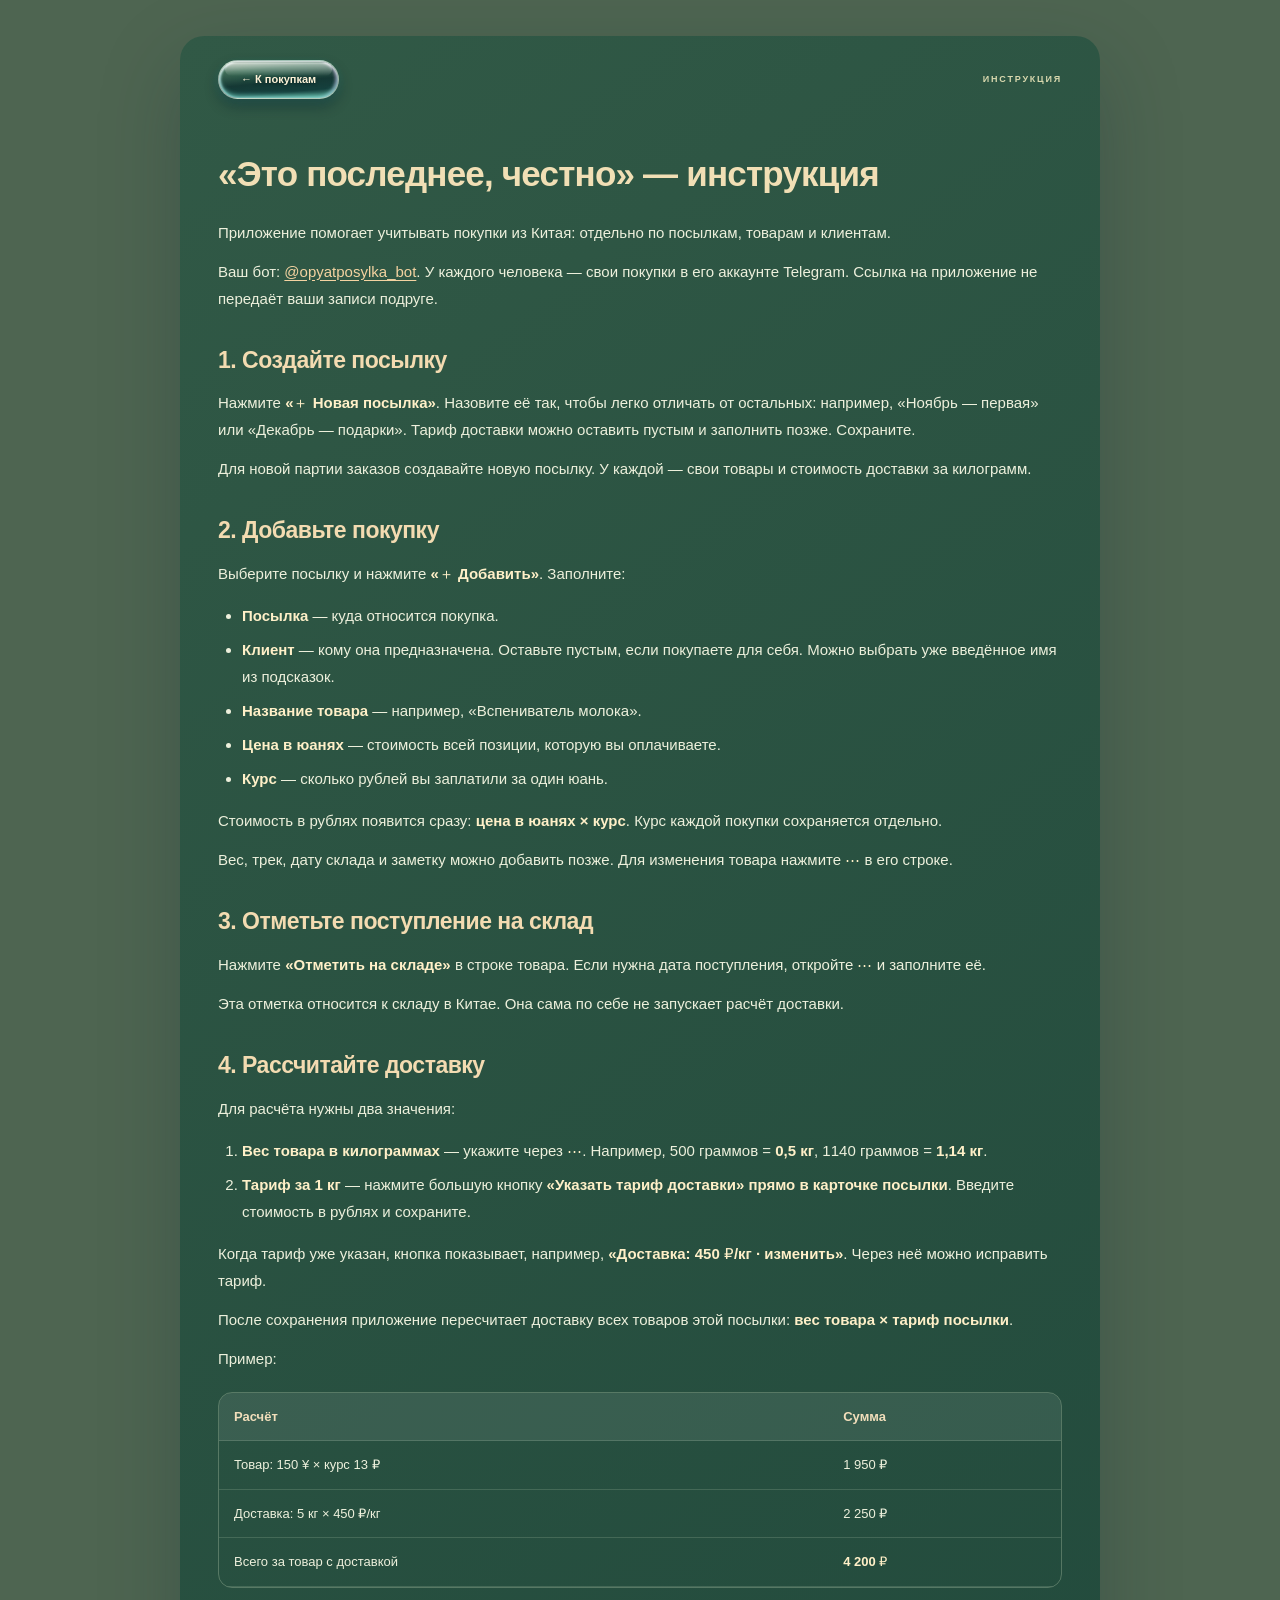
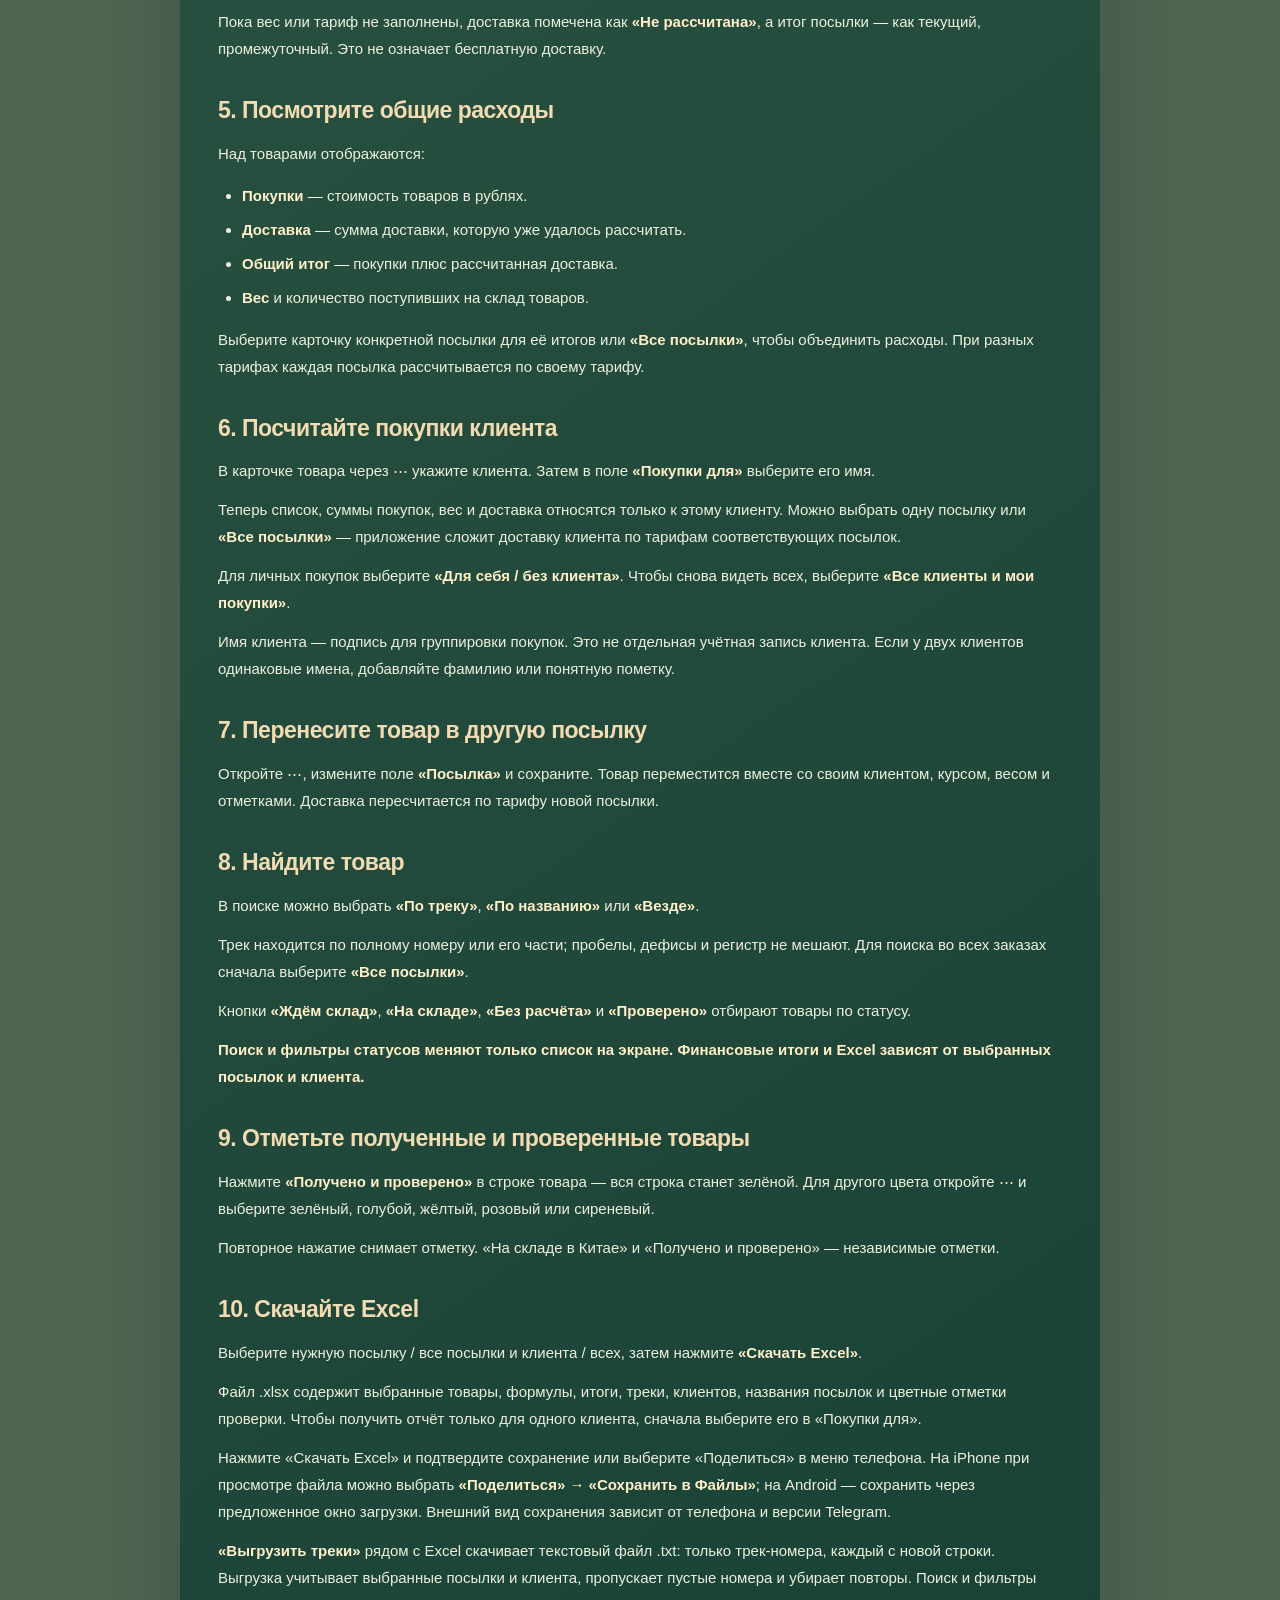
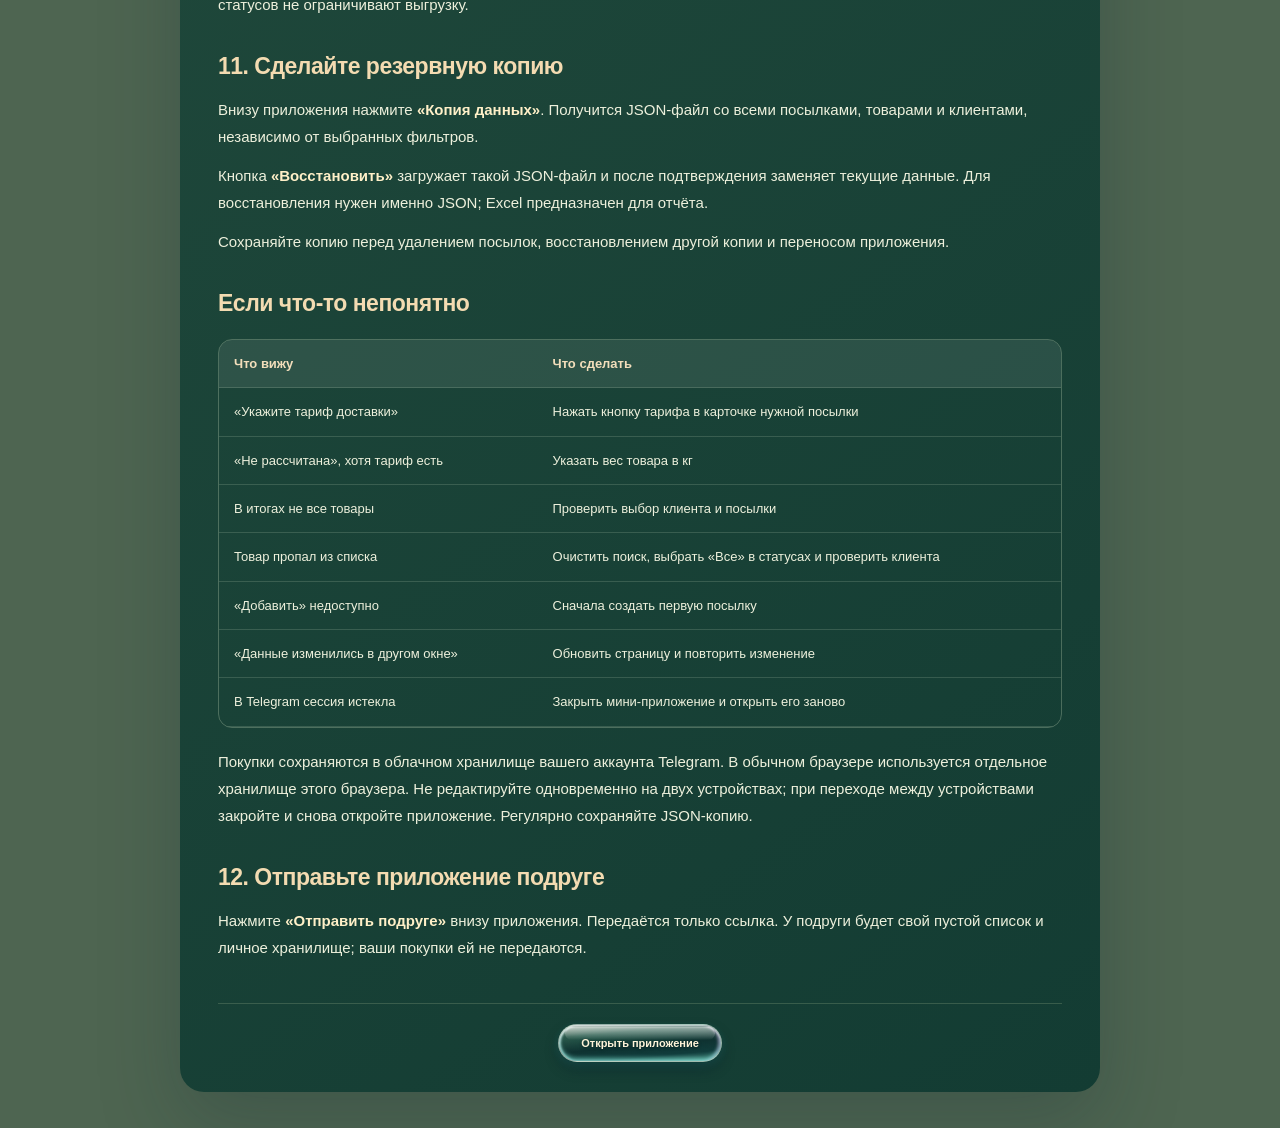
==== commit c82086db: "Add plain-text tracking-number export alongside Excel" ====
--- a/docs/help.html
+++ b/docs/help.html
@@ -1 +1 @@
-<!doctype html><html lang="ru"><head><meta charset="utf-8"><meta name="viewport" content="width=device-width,initial-scale=1"><title>Инструкция · Это последнее, честно</title><link rel="stylesheet" href="./style.css"></head><body><main class="guide-main"><header><a class="hero-link" href="./">← К покупкам</a><span class="eyebrow">ИНСТРУКЦИЯ</span></header><article class="guide-content"><h1>«Это последнее, честно» — инструкция</h1><p>Приложение помогает учитывать покупки из Китая: отдельно по посылкам, товарам и клиентам.</p><p>Ваш бот: <a href="https://t.me/opyatposylka_bot" target="_blank" rel="noopener">@opyatposylka_bot</a>. У каждого человека — свои покупки в его аккаунте Telegram. Ссылка на приложение не передаёт ваши записи подруге.</p><h2>1. Создайте посылку</h2><p>Нажмите <strong>«＋ Новая посылка»</strong>. Назовите её так, чтобы легко отличать от остальных: например, «Ноябрь — первая» или «Декабрь — подарки». Тариф доставки можно оставить пустым и заполнить позже. Сохраните.</p><p>Для новой партии заказов создавайте новую посылку. У каждой — свои товары и стоимость доставки за килограмм.</p><h2>2. Добавьте покупку</h2><p>Выберите посылку и нажмите <strong>«＋ Добавить»</strong>. Заполните:</p><ul><li><strong>Посылка</strong> — куда относится покупка.</li><li><strong>Клиент</strong> — кому она предназначена. Оставьте пустым, если покупаете для себя. Можно выбрать уже введённое имя из подсказок.</li><li><strong>Название товара</strong> — например, «Вспениватель молока».</li><li><strong>Цена в юанях</strong> — стоимость всей позиции, которую вы оплачиваете.</li><li><strong>Курс</strong> — сколько рублей вы заплатили за один юань.</li></ul><p>Стоимость в рублях появится сразу: <strong>цена в юанях × курс</strong>. Курс каждой покупки сохраняется отдельно.</p><p>Вес, трек, дату склада и заметку можно добавить позже. Для изменения товара нажмите <strong>⋯</strong> в его строке.</p><h2>3. Отметьте поступление на склад</h2><p>Нажмите <strong>«Отметить на складе»</strong> в строке товара. Если нужна дата поступления, откройте <strong>⋯</strong> и заполните её.</p><p>Эта отметка относится к складу в Китае. Она сама по себе не запускает расчёт доставки.</p><h2>4. Рассчитайте доставку</h2><p>Для расчёта нужны два значения:</p><ol><li><strong>Вес товара в килограммах</strong> — укажите через <strong>⋯</strong>. Например, 500 граммов = <strong>0,5 кг</strong>, 1140 граммов = <strong>1,14 кг</strong>.</li><li><strong>Тариф за 1 кг</strong> — нажмите большую кнопку <strong>«Указать тариф доставки» прямо в карточке посылки</strong>. Введите стоимость в рублях и сохраните.</li></ol><p>Когда тариф уже указан, кнопка показывает, например, <strong>«Доставка: 450 ₽/кг · изменить»</strong>. Через неё можно исправить тариф.</p><p>После сохранения приложение пересчитает доставку всех товаров этой посылки: <strong>вес товара × тариф посылки</strong>.</p><p>Пример:</p><div class="guide-table"><table><thead><tr><th>Расчёт</th><th>Сумма</th></tr></thead><tbody><tr><td>Товар: 150 ¥ × курс 13 ₽</td><td>1 950 ₽</td></tr><tr><td>Доставка: 5 кг × 450 ₽/кг</td><td>2 250 ₽</td></tr><tr><td>Всего за товар с доставкой</td><td><strong>4 200 ₽</strong></td></tr></tbody></table></div><p>Пока вес или тариф не заполнены, доставка помечена как <strong>«Не рассчитана»</strong>, а итог посылки — как текущий, промежуточный. Это не означает бесплатную доставку.</p><h2>5. Посмотрите общие расходы</h2><p>Над товарами отображаются:</p><ul><li><strong>Покупки</strong> — стоимость товаров в рублях.</li><li><strong>Доставка</strong> — сумма доставки, которую уже удалось рассчитать.</li><li><strong>Общий итог</strong> — покупки плюс рассчитанная доставка.</li><li><strong>Вес</strong> и количество поступивших на склад товаров.</li></ul><p>Выберите карточку конкретной посылки для её итогов или <strong>«Все посылки»</strong>, чтобы объединить расходы. При разных тарифах каждая посылка рассчитывается по своему тарифу.</p><h2>6. Посчитайте покупки клиента</h2><p>В карточке товара через <strong>⋯</strong> укажите клиента. Затем в поле <strong>«Покупки для»</strong> выберите его имя.</p><p>Теперь список, суммы покупок, вес и доставка относятся только к этому клиенту. Можно выбрать одну посылку или <strong>«Все посылки»</strong> — приложение сложит доставку клиента по тарифам соответствующих посылок.</p><p>Для личных покупок выберите <strong>«Для себя / без клиента»</strong>. Чтобы снова видеть всех, выберите <strong>«Все клиенты и мои покупки»</strong>.</p><p>Имя клиента — подпись для группировки покупок. Это не отдельная учётная запись клиента. Если у двух клиентов одинаковые имена, добавляйте фамилию или понятную пометку.</p><h2>7. Перенесите товар в другую посылку</h2><p>Откройте <strong>⋯</strong>, измените поле <strong>«Посылка»</strong> и сохраните. Товар переместится вместе со своим клиентом, курсом, весом и отметками. Доставка пересчитается по тарифу новой посылки.</p><h2>8. Найдите товар</h2><p>В поиске можно выбрать <strong>«По треку»</strong>, <strong>«По названию»</strong> или <strong>«Везде»</strong>.</p><p>Трек находится по полному номеру или его части; пробелы, дефисы и регистр не мешают. Для поиска во всех заказах сначала выберите <strong>«Все посылки»</strong>.</p><p>Кнопки <strong>«Ждём склад»</strong>, <strong>«На складе»</strong>, <strong>«Без расчёта»</strong> и <strong>«Проверено»</strong> отбирают товары по статусу.</p><p><strong>Поиск и фильтры статусов меняют только список на экране. Финансовые итоги и Excel зависят от выбранных посылок и клиента.</strong></p><h2>9. Отметьте полученные и проверенные товары</h2><p>Нажмите <strong>«Получено и проверено»</strong> в строке товара — вся строка станет зелёной. Для другого цвета откройте <strong>⋯</strong> и выберите зелёный, голубой, жёлтый, розовый или сиреневый.</p><p>Повторное нажатие снимает отметку. «На складе в Китае» и «Получено и проверено» — независимые отметки.</p><h2>10. Скачайте Excel</h2><p>Выберите нужную посылку / все посылки и клиента / всех, затем нажмите <strong>«Скачать Excel»</strong>.</p><p>Файл .xlsx содержит выбранные товары, формулы, итоги, треки, клиентов, названия посылок и цветные отметки проверки. Чтобы получить отчёт только для одного клиента, сначала выберите его в «Покупки для».</p><p>Нажмите «Скачать Excel» и подтвердите сохранение или выберите «Поделиться» в меню телефона. На iPhone при просмотре файла можно выбрать <strong>«Поделиться» → «Сохранить в Файлы»</strong>; на Android — сохранить через предложенное окно загрузки. Внешний вид сохранения зависит от телефона и версии Telegram.</p><h2>11. Сделайте резервную копию</h2><p>Внизу приложения нажмите <strong>«Копия данных»</strong>. Получится JSON-файл со всеми посылками, товарами и клиентами, независимо от выбранных фильтров.</p><p>Кнопка <strong>«Восстановить»</strong> загружает такой JSON-файл и после подтверждения заменяет текущие данные. Для восстановления нужен именно JSON; Excel предназначен для отчёта.</p><p>Сохраняйте копию перед удалением посылок, восстановлением другой копии и переносом приложения.</p><h2>Если что-то непонятно</h2><div class="guide-table"><table><thead><tr><th>Что вижу</th><th>Что сделать</th></tr></thead><tbody><tr><td>«Укажите тариф доставки»</td><td>Нажать кнопку тарифа в карточке нужной посылки</td></tr><tr><td>«Не рассчитана», хотя тариф есть</td><td>Указать вес товара в кг</td></tr><tr><td>В итогах не все товары</td><td>Проверить выбор клиента и посылки</td></tr><tr><td>Товар пропал из списка</td><td>Очистить поиск, выбрать «Все» в статусах и проверить клиента</td></tr><tr><td>«Добавить» недоступно</td><td>Сначала создать первую посылку</td></tr><tr><td>«Данные изменились в другом окне»</td><td>Обновить страницу и повторить изменение</td></tr><tr><td>В Telegram сессия истекла</td><td>Закрыть мини-приложение и открыть его заново</td></tr></tbody></table></div><p>Покупки сохраняются в облачном хранилище вашего аккаунта Telegram. В обычном браузере используется отдельное хранилище этого браузера. Не редактируйте одновременно на двух устройствах; при переходе между устройствами закройте и снова откройте приложение. Регулярно сохраняйте JSON-копию.</p><h2>12. Отправьте приложение подруге</h2><p>Нажмите <strong>«Отправить подруге»</strong> внизу приложения. Передаётся только ссылка. У подруги будет свой пустой список и личное хранилище; ваши покупки ей не передаются.</p></article><footer><a class="hero-link" href="./">Открыть приложение</a></footer></main></body></html>+<!doctype html><html lang="ru"><head><meta charset="utf-8"><meta name="viewport" content="width=device-width,initial-scale=1"><title>Инструкция · Это последнее, честно</title><link rel="stylesheet" href="./style.css?v=20261113-tracks"></head><body><main class="guide-main"><header><a class="hero-link" href="./">← К покупкам</a><span class="eyebrow">ИНСТРУКЦИЯ</span></header><article class="guide-content"><h1>«Это последнее, честно» — инструкция</h1><p>Приложение помогает учитывать покупки из Китая: отдельно по посылкам, товарам и клиентам.</p><p>Ваш бот: <a href="https://t.me/opyatposylka_bot" target="_blank" rel="noopener">@opyatposylka_bot</a>. У каждого человека — свои покупки в его аккаунте Telegram. Ссылка на приложение не передаёт ваши записи подруге.</p><h2>1. Создайте посылку</h2><p>Нажмите <strong>«＋ Новая посылка»</strong>. Назовите её так, чтобы легко отличать от остальных: например, «Ноябрь — первая» или «Декабрь — подарки». Тариф доставки можно оставить пустым и заполнить позже. Сохраните.</p><p>Для новой партии заказов создавайте новую посылку. У каждой — свои товары и стоимость доставки за килограмм.</p><h2>2. Добавьте покупку</h2><p>Выберите посылку и нажмите <strong>«＋ Добавить»</strong>. Заполните:</p><ul><li><strong>Посылка</strong> — куда относится покупка.</li><li><strong>Клиент</strong> — кому она предназначена. Оставьте пустым, если покупаете для себя. Можно выбрать уже введённое имя из подсказок.</li><li><strong>Название товара</strong> — например, «Вспениватель молока».</li><li><strong>Цена в юанях</strong> — стоимость всей позиции, которую вы оплачиваете.</li><li><strong>Курс</strong> — сколько рублей вы заплатили за один юань.</li></ul><p>Стоимость в рублях появится сразу: <strong>цена в юанях × курс</strong>. Курс каждой покупки сохраняется отдельно.</p><p>Вес, трек, дату склада и заметку можно добавить позже. Для изменения товара нажмите <strong>⋯</strong> в его строке.</p><h2>3. Отметьте поступление на склад</h2><p>Нажмите <strong>«Отметить на складе»</strong> в строке товара. Если нужна дата поступления, откройте <strong>⋯</strong> и заполните её.</p><p>Эта отметка относится к складу в Китае. Она сама по себе не запускает расчёт доставки.</p><h2>4. Рассчитайте доставку</h2><p>Для расчёта нужны два значения:</p><ol><li><strong>Вес товара в килограммах</strong> — укажите через <strong>⋯</strong>. Например, 500 граммов = <strong>0,5 кг</strong>, 1140 граммов = <strong>1,14 кг</strong>.</li><li><strong>Тариф за 1 кг</strong> — нажмите большую кнопку <strong>«Указать тариф доставки» прямо в карточке посылки</strong>. Введите стоимость в рублях и сохраните.</li></ol><p>Когда тариф уже указан, кнопка показывает, например, <strong>«Доставка: 450 ₽/кг · изменить»</strong>. Через неё можно исправить тариф.</p><p>После сохранения приложение пересчитает доставку всех товаров этой посылки: <strong>вес товара × тариф посылки</strong>.</p><p>Пример:</p><div class="guide-table"><table><thead><tr><th>Расчёт</th><th>Сумма</th></tr></thead><tbody><tr><td>Товар: 150 ¥ × курс 13 ₽</td><td>1 950 ₽</td></tr><tr><td>Доставка: 5 кг × 450 ₽/кг</td><td>2 250 ₽</td></tr><tr><td>Всего за товар с доставкой</td><td><strong>4 200 ₽</strong></td></tr></tbody></table></div><p>Пока вес или тариф не заполнены, доставка помечена как <strong>«Не рассчитана»</strong>, а итог посылки — как текущий, промежуточный. Это не означает бесплатную доставку.</p><h2>5. Посмотрите общие расходы</h2><p>Над товарами отображаются:</p><ul><li><strong>Покупки</strong> — стоимость товаров в рублях.</li><li><strong>Доставка</strong> — сумма доставки, которую уже удалось рассчитать.</li><li><strong>Общий итог</strong> — покупки плюс рассчитанная доставка.</li><li><strong>Вес</strong> и количество поступивших на склад товаров.</li></ul><p>Выберите карточку конкретной посылки для её итогов или <strong>«Все посылки»</strong>, чтобы объединить расходы. При разных тарифах каждая посылка рассчитывается по своему тарифу.</p><h2>6. Посчитайте покупки клиента</h2><p>В карточке товара через <strong>⋯</strong> укажите клиента. Затем в поле <strong>«Покупки для»</strong> выберите его имя.</p><p>Теперь список, суммы покупок, вес и доставка относятся только к этому клиенту. Можно выбрать одну посылку или <strong>«Все посылки»</strong> — приложение сложит доставку клиента по тарифам соответствующих посылок.</p><p>Для личных покупок выберите <strong>«Для себя / без клиента»</strong>. Чтобы снова видеть всех, выберите <strong>«Все клиенты и мои покупки»</strong>.</p><p>Имя клиента — подпись для группировки покупок. Это не отдельная учётная запись клиента. Если у двух клиентов одинаковые имена, добавляйте фамилию или понятную пометку.</p><h2>7. Перенесите товар в другую посылку</h2><p>Откройте <strong>⋯</strong>, измените поле <strong>«Посылка»</strong> и сохраните. Товар переместится вместе со своим клиентом, курсом, весом и отметками. Доставка пересчитается по тарифу новой посылки.</p><h2>8. Найдите товар</h2><p>В поиске можно выбрать <strong>«По треку»</strong>, <strong>«По названию»</strong> или <strong>«Везде»</strong>.</p><p>Трек находится по полному номеру или его части; пробелы, дефисы и регистр не мешают. Для поиска во всех заказах сначала выберите <strong>«Все посылки»</strong>.</p><p>Кнопки <strong>«Ждём склад»</strong>, <strong>«На складе»</strong>, <strong>«Без расчёта»</strong> и <strong>«Проверено»</strong> отбирают товары по статусу.</p><p><strong>Поиск и фильтры статусов меняют только список на экране. Финансовые итоги и Excel зависят от выбранных посылок и клиента.</strong></p><h2>9. Отметьте полученные и проверенные товары</h2><p>Нажмите <strong>«Получено и проверено»</strong> в строке товара — вся строка станет зелёной. Для другого цвета откройте <strong>⋯</strong> и выберите зелёный, голубой, жёлтый, розовый или сиреневый.</p><p>Повторное нажатие снимает отметку. «На складе в Китае» и «Получено и проверено» — независимые отметки.</p><h2>10. Скачайте Excel</h2><p>Выберите нужную посылку / все посылки и клиента / всех, затем нажмите <strong>«Скачать Excel»</strong>.</p><p>Файл .xlsx содержит выбранные товары, формулы, итоги, треки, клиентов, названия посылок и цветные отметки проверки. Чтобы получить отчёт только для одного клиента, сначала выберите его в «Покупки для».</p><p>Нажмите «Скачать Excel» и подтвердите сохранение или выберите «Поделиться» в меню телефона. На iPhone при просмотре файла можно выбрать <strong>«Поделиться» → «Сохранить в Файлы»</strong>; на Android — сохранить через предложенное окно загрузки. Внешний вид сохранения зависит от телефона и версии Telegram.</p><p><strong>«Выгрузить треки»</strong> рядом с Excel скачивает текстовый файл .txt: только трек-номера, каждый с новой строки. Выгрузка учитывает выбранные посылки и клиента, пропускает пустые номера и убирает повторы. Поиск и фильтры статусов не ограничивают выгрузку.</p><h2>11. Сделайте резервную копию</h2><p>Внизу приложения нажмите <strong>«Копия данных»</strong>. Получится JSON-файл со всеми посылками, товарами и клиентами, независимо от выбранных фильтров.</p><p>Кнопка <strong>«Восстановить»</strong> загружает такой JSON-файл и после подтверждения заменяет текущие данные. Для восстановления нужен именно JSON; Excel предназначен для отчёта.</p><p>Сохраняйте копию перед удалением посылок, восстановлением другой копии и переносом приложения.</p><h2>Если что-то непонятно</h2><div class="guide-table"><table><thead><tr><th>Что вижу</th><th>Что сделать</th></tr></thead><tbody><tr><td>«Укажите тариф доставки»</td><td>Нажать кнопку тарифа в карточке нужной посылки</td></tr><tr><td>«Не рассчитана», хотя тариф есть</td><td>Указать вес товара в кг</td></tr><tr><td>В итогах не все товары</td><td>Проверить выбор клиента и посылки</td></tr><tr><td>Товар пропал из списка</td><td>Очистить поиск, выбрать «Все» в статусах и проверить клиента</td></tr><tr><td>«Добавить» недоступно</td><td>Сначала создать первую посылку</td></tr><tr><td>«Данные изменились в другом окне»</td><td>Обновить страницу и повторить изменение</td></tr><tr><td>В Telegram сессия истекла</td><td>Закрыть мини-приложение и открыть его заново</td></tr></tbody></table></div><p>Покупки сохраняются в облачном хранилище вашего аккаунта Telegram. В обычном браузере используется отдельное хранилище этого браузера. Не редактируйте одновременно на двух устройствах; при переходе между устройствами закройте и снова откройте приложение. Регулярно сохраняйте JSON-копию.</p><h2>12. Отправьте приложение подруге</h2><p>Нажмите <strong>«Отправить подруге»</strong> внизу приложения. Передаётся только ссылка. У подруги будет свой пустой список и личное хранилище; ваши покупки ей не передаются.</p></article><footer><a class="hero-link" href="./">Открыть приложение</a></footer></main></body></html>
--- a/docs/style.css
+++ b/docs/style.css
@@ -1,9 +1,9 @@
 
 :root{color-scheme:light;--bg:#4e6551;--surface:#214b40;--ink:#f2e8cf;--muted:#d1d9bd;--line:#ffffff25;--accent:#f0d2a3;--soft:#ffffff14;--danger:#f5b6a0;font-family:-apple-system,BlinkMacSystemFont,"Segoe UI",sans-serif;font-synthesis:none}
 *{box-sizing:border-box}html{scroll-behavior:smooth;scroll-padding-top:20px}body{margin:0;background:var(--bg);color:var(--ink);font-size:14px;line-height:1.5}main{max-width:1000px;margin:24px auto;background:#28543f;border-radius:24px;overflow:hidden;box-shadow:0 30px 80px #122b3240}button,input,select,textarea{font:inherit}button{cursor:pointer;border:0}button:disabled{opacity:.45;cursor:default}button,a,input,select,textarea{-webkit-tap-highlight-color:transparent}button:focus-visible,a:focus-visible,input:focus-visible,select:focus-visible,textarea:focus-visible{outline:3px solid #f4d3a3;outline-offset:4px}button{transition:transform .18s,box-shadow .18s,border-color .18s}button:hover:not(:disabled){transform:translateY(-1px)}button:active:not(:disabled){transform:translateY(1px)}[hidden]{display:none!important}
-.masthead{min-height:405px;background:#216453 url('./assets/botanical-hero.png') center 49%/cover no-repeat;position:relative}.masthead:before{content:'';position:absolute;inset:0;background:linear-gradient(90deg,#133f3a75,transparent 75%);pointer-events:none}header{position:relative;display:flex;align-items:center;justify-content:space-between;padding:24px 38px;gap:18px}.brand{display:flex;align-items:center;gap:10px;color:#f7e6bf}.brand svg{width:35px;height:35px;fill:none;stroke:currentColor;stroke-width:1.3;stroke-linecap:round;stroke-linejoin:round}.brand span{font-size:10px;letter-spacing:2.2px;font-weight:650}.circle{width:40px;height:40px;border-radius:14px;background:linear-gradient(145deg,#f5dfbd,#dfbc8e);color:#27463a;font-size:24px;box-shadow:3px 6px 12px #12382e55;flex-shrink:0}.intro{position:relative;z-index:1;padding:26px 40px 55px;max-width:63%}.eyebrow{display:block;font-size:9px;letter-spacing:1.8px;color:#d8d8ae;font-weight:650}h1{font-size:49px;font-weight:680;letter-spacing:-1.7px;line-height:1.07;color:#f1dfb5;margin:15px 0 15px}.dot{color:#d8bc85}.intro p{font-size:12px;color:#e4e5c8;line-height:1.7;margin:0 0 24px}.hero-link{display:inline-flex;align-items:center;gap:23px;background:linear-gradient(160deg,#f5deb6,#cfa476);box-shadow:3px 6px 13px #102d2b55,inset 0 1px 0 #fff8;border-radius:30px;color:#3e4936;text-decoration:none;font-size:11px;padding:10px 22px;font-weight:600}.hero-link span{font-size:16px}
-.workspace{padding:28px 38px 24px;background:linear-gradient(165deg,#9eaf78b8,#3e6b45e8 600px,#153e2ff5 1500px),url('./assets/botanical-hero.png') right top/1300px auto no-repeat,#365c40}.scope-controls{display:grid;grid-template-columns:1.15fr 1fr;gap:20px;align-items:start}.parcelbar{display:flex;align-items:flex-end;justify-content:space-between;gap:8px}.parcelbar label,.clientbar>label{display:block;color:#f0edd6;font-size:10px;letter-spacing:1px;min-width:0;flex:1}.parcelbar select,.clientbar select{display:block;width:100%;max-width:100%;border:1px solid #dbe8bd3b;border-radius:12px;background:#234e3ed9;color:#f0e4c9;padding:10px 12px;margin-top:7px;font-size:13px;font-weight:550;letter-spacing:0;box-shadow:0 3px 7px #13372e24}.parcelbar option,.clientbar option{background:#234a3e;color:#f6e8cc}.clientbar{min-width:0}.textbtn{background:none;color:#eed3a2;padding:8px 4px;font-size:11px;white-space:nowrap}.parcelbar .textbtn{margin-bottom:3px;color:#fff1ce}.help{font-size:11px;color:var(--muted);line-height:1.65}.scope-note{font-size:10px;margin:12px 0 19px;color:#f1efd9d9}
-#summary{position:relative;border:1px solid #b3cfaf24;border-radius:22px;padding:25px 28px;background:linear-gradient(130deg,#256a61f5,#113e39f7),url('./assets/botanical-hero.png') 75% center/cover;box-shadow:9px 14px 23px #103a2f5c,inset 0 1px 0 #c5e0c52b;display:grid;grid-template-columns:1.5fr 1fr 1fr;gap:18px 12px;overflow:hidden}#summary:before{content:'';position:absolute;width:280px;height:240px;right:25%;top:-135px;border:1px solid #e0edcd0c;transform:rotate(42deg);border-radius:0 80% 0 80%;pointer-events:none}.hero{align-self:center;z-index:1}.hero .label{display:block;color:#d2dcbf;font-size:11px;line-height:1.6}.hero strong{display:block;font-size:32px;letter-spacing:-1.2px;color:#f6e8c4;font-weight:600;line-height:1.2;margin:7px 0 10px;overflow-wrap:anywhere}.hero small{font-size:10px;line-height:1.65;color:#d2dcc5;display:block;max-width:285px}.stats{display:contents}.stat{z-index:1;align-self:stretch;display:flex;flex-direction:column;justify-content:center;align-items:center;border-left:1px solid #c4dabc28;padding:10px 6px}.stat:before{content:'¥';display:grid;place-items:center;width:34px;height:34px;border:1px solid #d8e5c96b;border-radius:50%;font-size:19px;margin-bottom:12px;color:#d5e5c2}.stat:last-child:before{content:'↗'}.stat span{font-size:10px;text-align:center;color:#d1ddc5}.stat strong{display:block;font-size:20px;font-weight:550;color:#f6e9c9;margin-top:5px;overflow-wrap:anywhere;text-align:center}.progressline{display:flex;justify-content:space-between;gap:12px;color:#d3ddc2;font-size:10px;grid-column:1/-1;margin-top:1px}.progressline span:last-child{text-align:right}.progress{grid-column:1/-1;height:4px;border-radius:4px;overflow:hidden;margin-top:-8px;background:#9dbb9b30}.progress meter{display:block;width:100%;height:5px;accent-color:#cad4a2}.progress meter::-webkit-meter-bar{background:#b4cba830;border:0}.progress meter::-webkit-meter-optimum-value{background:linear-gradient(90deg,#9fba79,#e6d1a4)}
+.masthead{min-height:405px;background:#216453 url('./assets/botanical-hero.webp') center 49%/cover no-repeat;position:relative}.masthead:before{content:'';position:absolute;inset:0;background:linear-gradient(90deg,#133f3a75,transparent 75%);pointer-events:none}header{position:relative;display:flex;align-items:center;justify-content:space-between;padding:24px 38px;gap:18px}.brand{display:flex;align-items:center;gap:10px;color:#f7e6bf}.brand svg{width:35px;height:35px;fill:none;stroke:currentColor;stroke-width:1.3;stroke-linecap:round;stroke-linejoin:round}.brand span{font-size:10px;letter-spacing:2.2px;font-weight:650}.circle{width:40px;height:40px;border-radius:14px;background:linear-gradient(145deg,#f5dfbd,#dfbc8e);color:#27463a;font-size:24px;box-shadow:3px 6px 12px #12382e55;flex-shrink:0}.intro{position:relative;z-index:1;padding:26px 40px 55px;max-width:63%}.eyebrow{display:block;font-size:9px;letter-spacing:1.8px;color:#d8d8ae;font-weight:650}h1{font-size:49px;font-weight:680;letter-spacing:-1.7px;line-height:1.07;color:#f1dfb5;margin:15px 0 15px}.dot{color:#d8bc85}.intro p{font-size:12px;color:#e4e5c8;line-height:1.7;margin:0 0 24px}.hero-link{display:inline-flex;align-items:center;gap:23px;background:linear-gradient(160deg,#f5deb6,#cfa476);box-shadow:3px 6px 13px #102d2b55,inset 0 1px 0 #fff8;border-radius:30px;color:#3e4936;text-decoration:none;font-size:11px;padding:10px 22px;font-weight:600}.hero-link span{font-size:16px}
+.workspace{padding:28px 38px 24px;background:linear-gradient(165deg,#9eaf78b8,#3e6b45e8 600px,#153e2ff5 1500px),url('./assets/botanical-hero.webp') right top/1300px auto no-repeat,#365c40}.scope-controls{display:grid;grid-template-columns:1.15fr 1fr;gap:20px;align-items:start}.parcelbar{display:flex;align-items:flex-end;justify-content:space-between;gap:8px}.parcelbar label,.clientbar>label{display:block;color:#f0edd6;font-size:10px;letter-spacing:1px;min-width:0;flex:1}.parcelbar select,.clientbar select{display:block;width:100%;max-width:100%;border:1px solid #dbe8bd3b;border-radius:12px;background:#234e3ed9;color:#f0e4c9;padding:10px 12px;margin-top:7px;font-size:13px;font-weight:550;letter-spacing:0;box-shadow:0 3px 7px #13372e24}.parcelbar option,.clientbar option{background:#234a3e;color:#f6e8cc}.clientbar{min-width:0}.textbtn{background:none;color:#eed3a2;padding:8px 4px;font-size:11px;white-space:nowrap}.parcelbar .textbtn{margin-bottom:3px;color:#fff1ce}.help{font-size:11px;color:var(--muted);line-height:1.65}.scope-note{font-size:10px;margin:12px 0 19px;color:#f1efd9d9}
+#summary{position:relative;border:1px solid #b3cfaf24;border-radius:22px;padding:25px 28px;background:linear-gradient(130deg,#256a61f5,#113e39f7),url('./assets/botanical-hero.webp') 75% center/cover;box-shadow:9px 14px 23px #103a2f5c,inset 0 1px 0 #c5e0c52b;display:grid;grid-template-columns:1.5fr 1fr 1fr;gap:18px 12px;overflow:hidden}#summary:before{content:'';position:absolute;width:280px;height:240px;right:25%;top:-135px;border:1px solid #e0edcd0c;transform:rotate(42deg);border-radius:0 80% 0 80%;pointer-events:none}.hero{align-self:center;z-index:1}.hero .label{display:block;color:#d2dcbf;font-size:11px;line-height:1.6}.hero strong{display:block;font-size:32px;letter-spacing:-1.2px;color:#f6e8c4;font-weight:600;line-height:1.2;margin:7px 0 10px;overflow-wrap:anywhere}.hero small{font-size:10px;line-height:1.65;color:#d2dcc5;display:block;max-width:285px}.stats{display:contents}.stat{z-index:1;align-self:stretch;display:flex;flex-direction:column;justify-content:center;align-items:center;border-left:1px solid #c4dabc28;padding:10px 6px}.stat:before{content:'¥';display:grid;place-items:center;width:34px;height:34px;border:1px solid #d8e5c96b;border-radius:50%;font-size:19px;margin-bottom:12px;color:#d5e5c2}.stat:last-child:before{content:'↗'}.stat span{font-size:10px;text-align:center;color:#d1ddc5}.stat strong{display:block;font-size:20px;font-weight:550;color:#f6e9c9;margin-top:5px;overflow-wrap:anywhere;text-align:center}.progressline{display:flex;justify-content:space-between;gap:12px;color:#d3ddc2;font-size:10px;grid-column:1/-1;margin-top:1px}.progressline span:last-child{text-align:right}.progress{grid-column:1/-1;height:4px;border-radius:4px;overflow:hidden;margin-top:-8px;background:#9dbb9b30}.progress meter{display:block;width:100%;height:5px;accent-color:#cad4a2}.progress meter::-webkit-meter-bar{background:#b4cba830;border:0}.progress meter::-webkit-meter-optimum-value{background:linear-gradient(90deg,#9fba79,#e6d1a4)}
 .toolbar,.cardhead,.cardfoot,.dialoghead,.dialogactions{display:flex;align-items:center;justify-content:space-between;gap:12px}.toolbar{margin:30px 0 17px}h2{font-size:21px;line-height:1.3;letter-spacing:-.5px;font-weight:600;margin:0;color:#f2e6c6}h2 span{font-size:12px;margin-left:6px;font-weight:400;color:#d1dbb9}.primary{border:1px solid #f5e1b547;border-radius:24px;padding:10px 19px;background:linear-gradient(145deg,#f0dbb6,#c7a075);color:#3e4c36;font-size:11px;font-weight:650;box-shadow:3px 5px 9px #1b3e2c40,inset 0 1px 0 #fff8;white-space:nowrap;min-height:38px}.parcel-section{margin:30px 0 0;scroll-margin-top:15px}.parcel-section .toolbar{margin:0 0 16px}.parcel-cards{display:grid;grid-template-columns:repeat(3,minmax(0,1fr));gap:14px;padding:1px 1px 14px}.parcel-tile{--tile-a:#8ca76b;--tile-b:#4d6a43;position:relative;isolation:isolate;overflow:hidden;min-height:154px;text-align:center;padding:20px 13px 16px;border:1px solid #d4dfb944;border-radius:19px;color:#f1e9ce;background:linear-gradient(135deg,var(--tile-a),var(--tile-b));box-shadow:6px 8px 13px #11362a66,inset 0 1px 0 #ecf0c42b}.parcel-tile:nth-child(3n+2){--tile-a:#ab7c60;--tile-b:#744b36}.parcel-tile:nth-child(3n+3){--tile-a:#be9b6b;--tile-b:#8a6a42}.parcel-tile:before{content:'';display:block;width:34px;height:34px;margin:0 auto 14px;background:center/contain no-repeat url("data:image/svg+xml,%3Csvg xmlns='http://www.w3.org/2000/svg' viewBox='0 0 40 40'%3E%3Cpath fill='%23f4dfae' d='M20 31C5 28 5 16 6 11c12 0 15 7 14 20Zm2-1c-2-15 5-20 13-21 2 14-4 20-13 21Zm-2-8C9 13 14 5 20 1c9 8 10 14 0 21Z'/%3E%3Cpath fill='none' stroke='%23e8c88d' stroke-width='1.4' d='M21 36V17M20 29 10 17m12 11 8-12'/%3E%3C/svg%3E");filter:drop-shadow(3px 4px 3px #28362955)}.parcel-tile:after{content:'';position:absolute;inset:0;z-index:-1;background:linear-gradient(40deg,transparent 55%,#ffffff08 55%,transparent 79%);pointer-events:none}.parcel-tile.selected{border:2px solid #f6e4ba;padding:19px 12px 15px;box-shadow:0 0 0 3px #e8dfae20,6px 10px 16px #143f2b70}.parcel-tile b,.parcel-tile span,.parcel-tile strong,.parcel-tile small{display:block;overflow-wrap:anywhere}.parcel-tile b{font-size:13px;font-weight:650}.parcel-tile span,.parcel-tile small{font-size:10px;color:#f5ecd0d1;margin-top:6px}.parcel-tile strong{font-size:12px;font-weight:600;margin-top:9px}.parcel-tile small{font-size:9px}.exportbar{display:flex;align-items:center;gap:14px;padding:10px 0 20px;border-bottom:1px solid #c1d2ab2b}.exportbar span{font-size:10px;color:#d9e0c3;min-width:0;overflow-wrap:anywhere}.products-toolbar{margin-top:27px}.products-toolbar .eyebrow{color:#bfcca4;font-size:8px;margin-bottom:7px}
 .search{display:flex;align-items:center;gap:12px;background:#153f34d9;border:1px solid #9fbb8f47;padding:0 14px;border-radius:15px;box-shadow:inset 0 2px 4px #143b2b28}.search select{max-width:132px;border:0;border-right:1px solid #adc39f40;border-radius:0;padding:12px 10px 12px 0;background:transparent;color:#f0e2c1;font-size:12px}.search option{background:#214b40}.search span{font-size:24px;color:#d9d6ac}.search input{border:0;outline-offset:0;min-width:0;width:100%;padding:13px 0;background:transparent;color:#f4e7c9;font-size:12px}.search input::placeholder{color:#c9d3b5b3}#filters{display:flex;gap:7px;overflow:auto;margin:15px 0 20px;padding:3px 0;scrollbar-width:thin;scrollbar-color:#8ca57b transparent}#filters button{flex-shrink:0;border:1px solid #9db58c2b;background:#214a3940;color:#d2ddbf;font-size:10px;padding:7px 13px;border-radius:22px;min-height:34px}#filters .active{background:#d8c29a;border-color:#e7d5ae;color:#354833;font-weight:650;box-shadow:2px 3px 5px #0c302b44}
 #items{display:grid;grid-template-columns:repeat(2,minmax(0,1fr));gap:17px}.card{--ink:#f3e9d2;--muted:#eadfc9;--accent:#ffedbc;--line:#f5e6ca32;--card-a:#8c9f6a;--card-b:#526d43;min-width:0;padding:22px 20px 17px;border:1px solid #d5dfbb4d;border-radius:20px;background:linear-gradient(135deg,var(--card-a),var(--card-b));box-shadow:6px 9px 14px #0f34265c,inset 0 1px 0 #e6e9be29;color:var(--ink)}.card:nth-child(3n+2){--card-a:#a5795e;--card-b:#6e4938}.card:nth-child(3n+3){--card-a:#b59a6a;--card-b:#82683f}.cardhead{align-items:flex-start}.cardhead>div{min-width:0}.card h3{font-size:15px;line-height:1.4;letter-spacing:-.2px;margin:0 0 8px;font-weight:620;overflow-wrap:anywhere}.card .edit{display:grid;place-items:center;flex-shrink:0;width:30px;height:30px;border-radius:10px;background:#173c3333;color:#f6e6c3;font-size:21px}.ownership{display:flex;gap:5px;flex-wrap:wrap;margin:0 0 10px}.ownership span{font-size:9px;color:var(--ink);background:#143c2d29;border:1px solid #eee4bf20;padding:3px 7px;border-radius:7px;overflow-wrap:anywhere}.badge{display:inline-block;background:#f7d89b26;border:1px solid #f0ddb02b;border-radius:7px;color:#fff0c9;padding:3px 7px;font-size:9px;font-weight:500}.badge.arrived{background:#173c3333;border-color:#e0e7bd38;color:#f1f2d3}.track{font-size:10px;color:var(--muted);overflow-wrap:anywhere;margin-top:7px}.cardgrid{display:grid;grid-template-columns:1.25fr 1fr 1fr;gap:9px;margin:21px 0 17px}.cardgrid span{display:block;font-size:9px;color:var(--muted);margin-bottom:4px}.cardgrid b{font-size:12px;font-weight:600;overflow-wrap:anywhere}.cardgrid small{font-size:9px;color:var(--muted)}.cardfoot{border-top:1px solid var(--line);padding-top:13px;font-size:10px;gap:9px}.cardfoot>div{flex-shrink:0}.cardfoot strong{font-size:16px;font-weight:650}.statusbtn{font-size:10px;background:none;color:var(--accent);padding:6px 0;text-align:left;line-height:1.5}.note{font-size:10px;color:var(--ink);white-space:pre-wrap;margin:8px 0 12px;overflow-wrap:anywhere}.verification{border-top:1px solid var(--line);margin-top:10px;padding-top:6px;display:flex;flex-direction:column;gap:2px}.verification span{font-size:9px;color:var(--muted)}.empty{grid-column:1/-1;text-align:center;color:#dae2c7;font-size:12px;padding:35px 18px;line-height:1.8}.notice{padding:12px 15px;border:1px solid #e8d2a238;background:#234f3b85;color:#f0e4c8;font-size:10px;border-radius:12px;line-height:1.65;margin-bottom:20px}.notice.error{color:#ffcfb8;border-color:#e8a58366;background:#5b3936b3}
@@ -49,3 +49,72 @@
 .parcel-with-tariff{display:flex;flex-direction:column;align-items:stretch;cursor:default}.parcel-with-tariff:before{flex-shrink:0}.parcel-open{display:block;flex:1;width:100%;padding:0;background:transparent;border:0;color:inherit;text-align:center}.parcel-open:hover:not(:disabled){transform:none}.parcel-tariff{display:block;flex-shrink:0;width:100%;margin-top:14px;padding:10px 9px;min-height:42px;white-space:normal;border:1px solid #eff8dfb0;border-radius:15px;background:linear-gradient(170deg,#f5e9c54d,#183e36e0 60%,#97d6ad75);box-shadow:inset 0 2px 2px #fff8,inset 0 -2px 3px #b8f0c76b,0 4px 7px #0c252d4d;color:#fff1cc;font-size:12px;font-weight:650;line-height:1.35;text-shadow:0 1px 2px #102b2280}.parcel-tariff.missing{background:linear-gradient(165deg,#f5e1ae,#cead75);color:#284934;border-color:#ffefc7;text-shadow:none;box-shadow:inset 0 2px 2px #fff9,0 3px 9px #102e3a59}.tariff-parcel-name{font-size:16px;font-weight:600;color:var(--ink);margin:0 0 15px;overflow-wrap:anywhere}@media(max-width:700px){.parcel-tariff{font-size:11px;padding:9px 7px;min-height:44px;margin-top:12px}.parcel-with-tariff{min-height:210px}}
 
 .help-link{display:block;color:#f3dfb4;font-size:13px;margin-bottom:15px;text-underline-offset:4px}.guide-main{max-width:920px;background:linear-gradient(145deg,#315946,#133c33)}.guide-content{padding:20px 38px 30px;color:#edf0dc;font-size:15px;line-height:1.8}.guide-content h1{font-size:35px;line-height:1.2;margin:10px 0 24px;letter-spacing:-.8px}.guide-content h2{font-size:23px;margin:34px 0 14px;color:#f3dbb1}.guide-content p{margin:12px 0}.guide-content a{color:#f4d3a1;text-underline-offset:3px}.guide-content strong{color:#fff0c8}.guide-content li{margin:7px 0}.guide-content ul,.guide-content ol{padding-left:24px}.guide-table{overflow:auto;margin:20px 0;border:1px solid #dbebcc44;border-radius:14px}.guide-table table{width:100%;border-collapse:collapse;font-size:13px}.guide-table th,.guide-table td{padding:12px 15px;border-bottom:1px solid #d4e6c72b;text-align:left;vertical-align:top}.guide-table th{background:#ffffff15;color:#f2debb}.guide-main>footer{margin:0 38px;padding-bottom:30px}@media(max-width:700px){.guide-content{padding:10px 21px 25px;font-size:14px}.guide-content h1{font-size:29px}.guide-content h2{font-size:21px}.guide-table table{font-size:12px}.guide-table th,.guide-table td{padding:10px}.guide-main>footer{margin:0 21px}.guide-main header{padding:20px 21px}.guide-main header .eyebrow{font-size:8px}}
+
+/* Mobile fit, keyboard-safe editor, and cheaper glass compositing. */
+html{-webkit-text-size-adjust:100%;text-size-adjust:100%}
+body{min-width:0}main,.workspace,.scope-controls,.toolbar,.cardgrid,.cardfoot{min-width:0}
+input,select,textarea{max-width:100%}
+body.dialog-open{overflow:hidden;overscroll-behavior:none}
+dialog{position:fixed;inset:auto;margin:0;left:50%;top:calc(var(--viewport-top,0px) + var(--usable-height,100dvh)/2);transform:translate(-50%,-50%);width:min(540px,calc(100vw - 20px));max-width:calc(100vw - 20px);max-height:min(840px,calc(var(--usable-height,100dvh) - 20px));padding:0;overflow:hidden;background:#e9e6d4;backdrop-filter:none;-webkit-backdrop-filter:none}
+dialog[open]{display:flex;flex-direction:column}
+#editorForm{display:flex;flex-direction:column;min-width:0;min-height:0;width:100%;max-height:min(838px,calc(var(--usable-height,100dvh) - 22px))}
+.dialoghead{flex-shrink:0;margin:0;padding:16px 18px 12px;gap:8px;border-bottom:1px solid #bdc5a7}.dialoghead h2{font-size:21px;min-width:0;overflow-wrap:anywhere}
+#fields{min-height:0;overflow-y:auto;overflow-x:hidden;overscroll-behavior:contain;-webkit-overflow-scrolling:touch;padding:0 18px 8px;scroll-padding-block:16px}
+#fields label{font-size:13px;min-width:0}#fields input,#fields textarea,#fields select{min-width:0;max-width:100%;font-size:16px;line-height:1.4;min-height:46px;scroll-margin-block:16px}
+#fields .pair{grid-template-columns:repeat(2,minmax(0,1fr))}#fields .check{min-height:44px;margin:8px 0}#fields .check input{min-height:22px;width:22px;height:22px}#fields .swatch input{min-height:18px;width:18px;height:18px}#fields .swatch{min-height:44px}#fields .help{font-size:12px}#fields .colorpicker{min-width:0}#fields .colorpicker legend{max-width:100%;white-space:normal}
+.dialogactions{flex-shrink:0;margin:0;gap:12px;padding:12px 18px max(12px,env(safe-area-inset-bottom));border-top:1px solid #bdc5a7;background:#e9e6d4}.dialogactions button{min-height:44px;font-size:14px}.dialoghead .circle{width:44px;height:44px;min-width:44px}#formError{flex-shrink:0;margin:0;padding:0 18px;font-size:13px}
+.cardgrid>div,.cardfoot>div{min-width:0}.cardfoot>div{flex-shrink:1;overflow-wrap:anywhere}.cardgrid b{overflow-wrap:anywhere}.card[data-weight-pending="false"] .cardgrid>div:nth-child(2) b{white-space:normal}
+.card{content-visibility:auto;contain-intrinsic-size:auto 210px;backdrop-filter:none;-webkit-backdrop-filter:none}
+@media(max-width:700px){
+ body{padding:0 0 env(safe-area-inset-bottom)}
+ .workspace{padding-inline:max(14px,env(safe-area-inset-left)) max(14px,env(safe-area-inset-right))}
+ .scope-controls{grid-template-columns:minmax(0,1fr)}.parcelbar{display:flex;align-items:flex-end;gap:10px}.parcelbar .textbtn{margin:0 0 2px;min-height:44px;padding:8px 4px}
+ .parcelbar select,.clientbar select,.search input,.search select{font-size:16px;min-height:46px}
+ .search select{max-width:112px;width:112px;flex-shrink:0}.search input{width:0;flex:1}.search{gap:6px}.search span{display:none}
+ .parcelbar label,.clientbar>label{font-size:12px;letter-spacing:.3px}.notice{font-size:12px}.scope-note{font-size:11px}
+ .primary,.hero-link{min-height:44px;font-size:12px}.toolbar h2{font-size:19px}.toolbar{flex-wrap:wrap}.toolbar>.primary{flex-shrink:0}
+ .card,.parcel-tile,#summary,.primary,.hero-link,.circle,.search,.parcelbar select,.clientbar select{backdrop-filter:none;-webkit-backdrop-filter:none}
+ dialog::backdrop{backdrop-filter:none;background:#102d28bd}
+ .card{box-shadow:inset 0 1px 2px #e6fff15c,inset 0 -2px 3px #8ad0bc4d,0 3px 6px #0a282b50}
+ .cardgrid{grid-template-columns:minmax(0,1.1fr) minmax(0,.75fr) minmax(0,1fr)}.cardgrid span,.cardgrid small{line-height:1.35}.cardgrid b{line-height:1.35}
+ .cardfoot{flex-wrap:wrap;gap:4px 12px}.cardfoot .statusbtn,.verification .statusbtn{min-height:40px;line-height:1.4}.card .edit{width:40px;height:40px;min-width:40px}
+ .brand-mascot{transform:none}.brand span{letter-spacing:.5px}.brand svg{flex-shrink:0}.brand{min-width:0}.brand span{overflow-wrap:anywhere}
+ .parcel-cards{max-width:100%;overscroll-behavior-inline:contain}.progressline{flex-wrap:wrap}.stat strong{font-size:19px}.progressline span{overflow-wrap:anywhere}
+ footer .textbtn{min-height:44px;font-size:12px}footer>div{gap:4px 14px}
+}
+@media(max-width:360px){#fields .pair{grid-template-columns:minmax(0,1fr)}.intro h1{font-size:25px}.hero-link{gap:8px;padding-inline:12px}.brand span{font-size:8px}.dialoghead h2{font-size:19px}#fields{padding-inline:14px}.dialogactions,.dialoghead{padding-inline:14px}}
+
+.card>*{min-width:0;max-width:100%}
+@media(max-width:700px){.card{grid-template-columns:minmax(0,1fr)}.ownership span{max-width:100%}.verification .statusbtn{max-width:100%;white-space:normal}.note{overflow-wrap:anywhere}}
+
+.warehouse-flag{display:inline-block;width:16px;height:11px;vertical-align:-1px;margin-right:5px;border-radius:2px;overflow:hidden;flex-shrink:0}
+
+/* Clearer product hierarchy, with the existing card layout. */
+.card h3{font-weight:750;color:#fff0ce}
+.card .ownership span:first-child{font-weight:750;font-size:14px;line-height:1.4;color:#c7f0d8;background:#255341;border-color:#8dc6a563}
+.card .ownership span:nth-child(2){font-weight:650;font-size:11px;line-height:1.4;color:#f5d89c;background:#514931;border-color:#d8bc7a52}
+.card .track{display:block;font-size:14px;line-height:1.45;font-weight:700;color:#b6dfff;margin:6px 0 0;letter-spacing:.15px}
+.card .track+.track{color:var(--muted);font-weight:500;font-size:11px;letter-spacing:0;margin-top:3px}
+.cardgrid span{font-weight:650;line-height:1.4}
+.cardgrid>div:first-child b,.cardgrid>div:last-child b{font-size:14px;line-height:1.4;font-weight:600;color:#f3d49f}
+.cardfoot strong{font-size:17px;line-height:1.4;font-weight:650;color:#f3d49f}
+.card .cardfoot .statusbtn{font-weight:650}
+.card.verified h3,.card.verified .cardgrid b,.card.verified .cardfoot strong{color:var(--ink)}
+.card.verified .ownership span:first-child{color:#224a35;background:#ffffff75;border-color:#315d3d55}
+.card.verified .ownership span:nth-child(2){color:#62451f;background:#fff1ca9c;border-color:#84652e55}
+.card.verified .track{color:#244c68}.card.verified .track+.track{color:var(--muted)}
+@media(max-width:700px){.cardgrid>div:first-child b,.cardgrid>div:last-child b{font-size:13px}.cardfoot strong{font-size:16px}}
+
+/* Reduce blank space while preserving readable type and touch targets. */
+.card{padding-top:13px;padding-bottom:9px;row-gap:4px}
+@media(max-width:700px){
+ .card,.card[data-weight-pending="true"],.card[data-weight-pending="false"]{padding:9px 14px 6px;gap:2px}
+ .card h3{margin-bottom:2px}.card .ownership{margin-bottom:1px}
+ .card .ownership span{padding-top:1px;padding-bottom:1px}
+ .card .track{margin-top:3px}.card .track+.track{margin-top:1px}
+ .cardgrid{padding-block:4px}.cardgrid span{margin-bottom:2px}
+ .card .cardfoot{gap:2px 10px}.card .verification{margin:0;padding:0}
+}
+
+.exportbar{flex-wrap:wrap;gap:10px 14px}.exportbar #exportScope{flex-basis:100%}.exportbar #exportTracks{white-space:normal}
+@media(max-width:360px){.exportbar>.primary{padding-inline:11px;font-size:11px}}
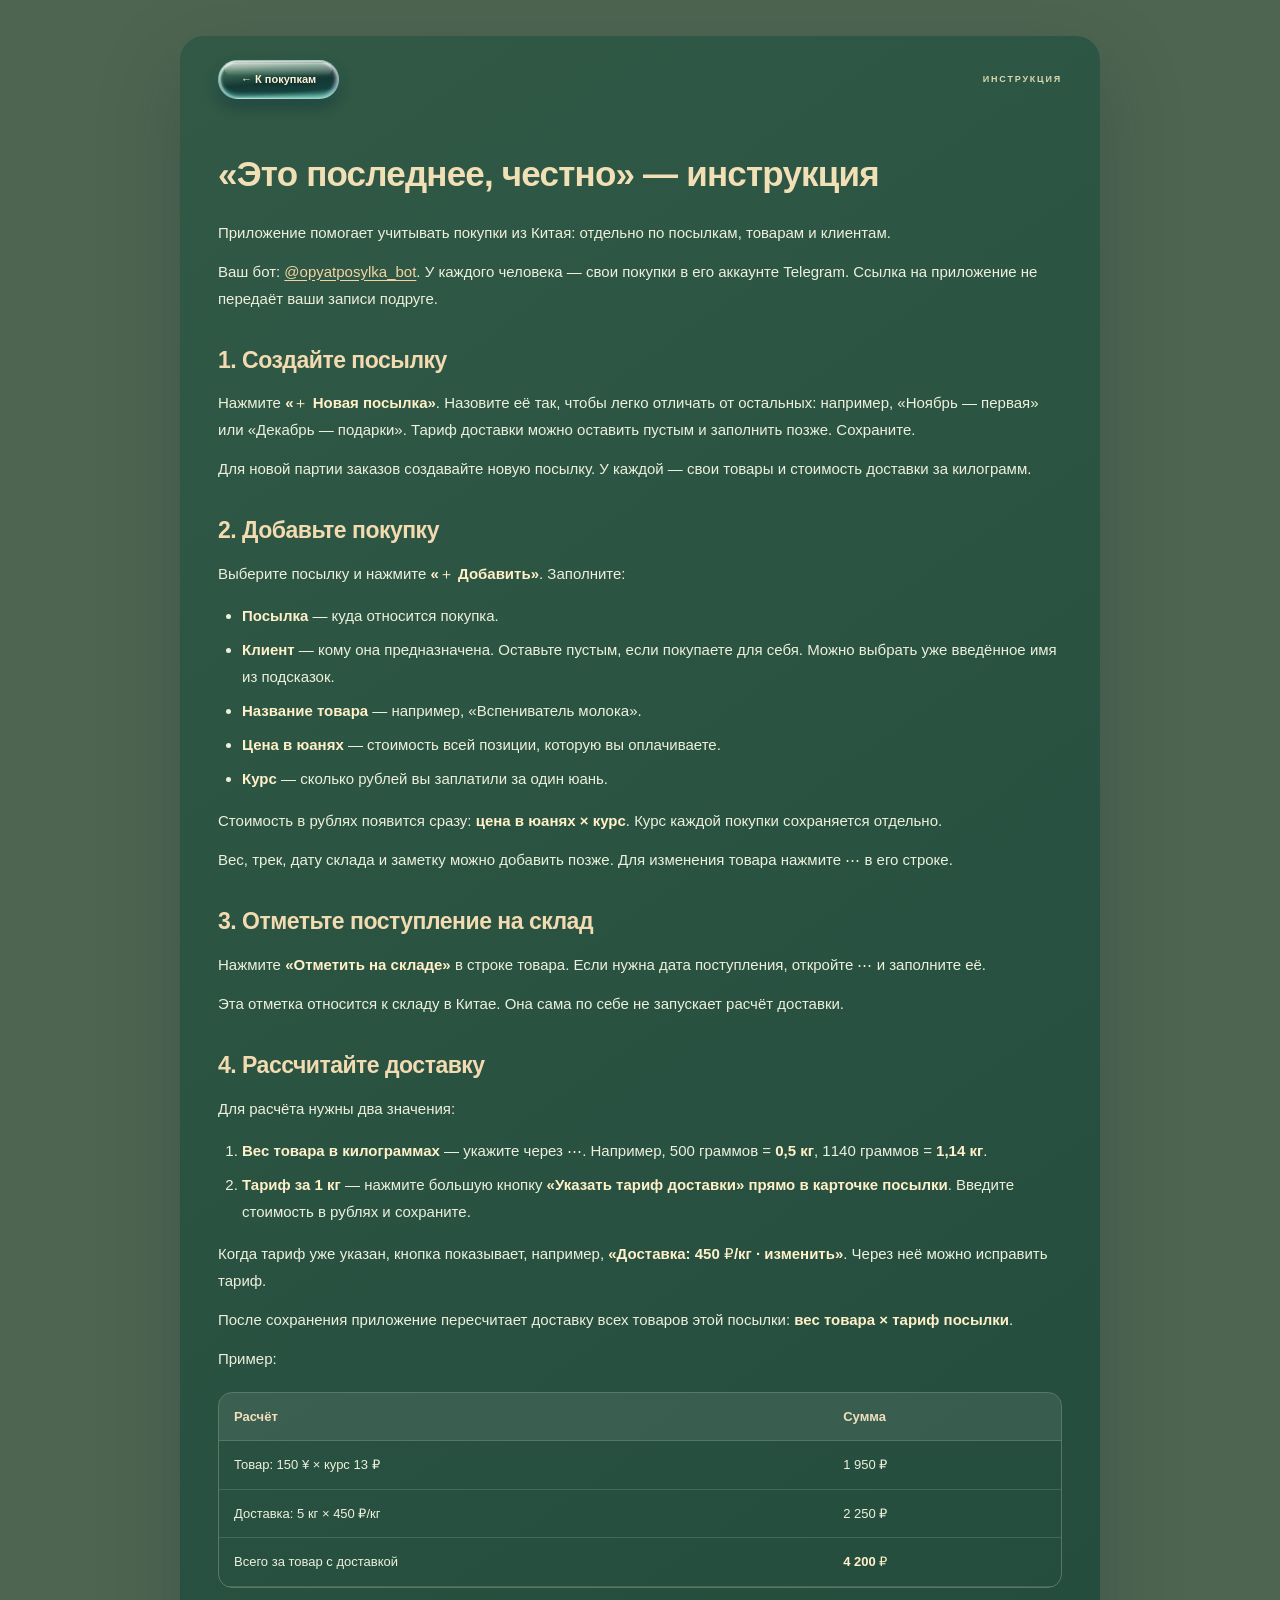
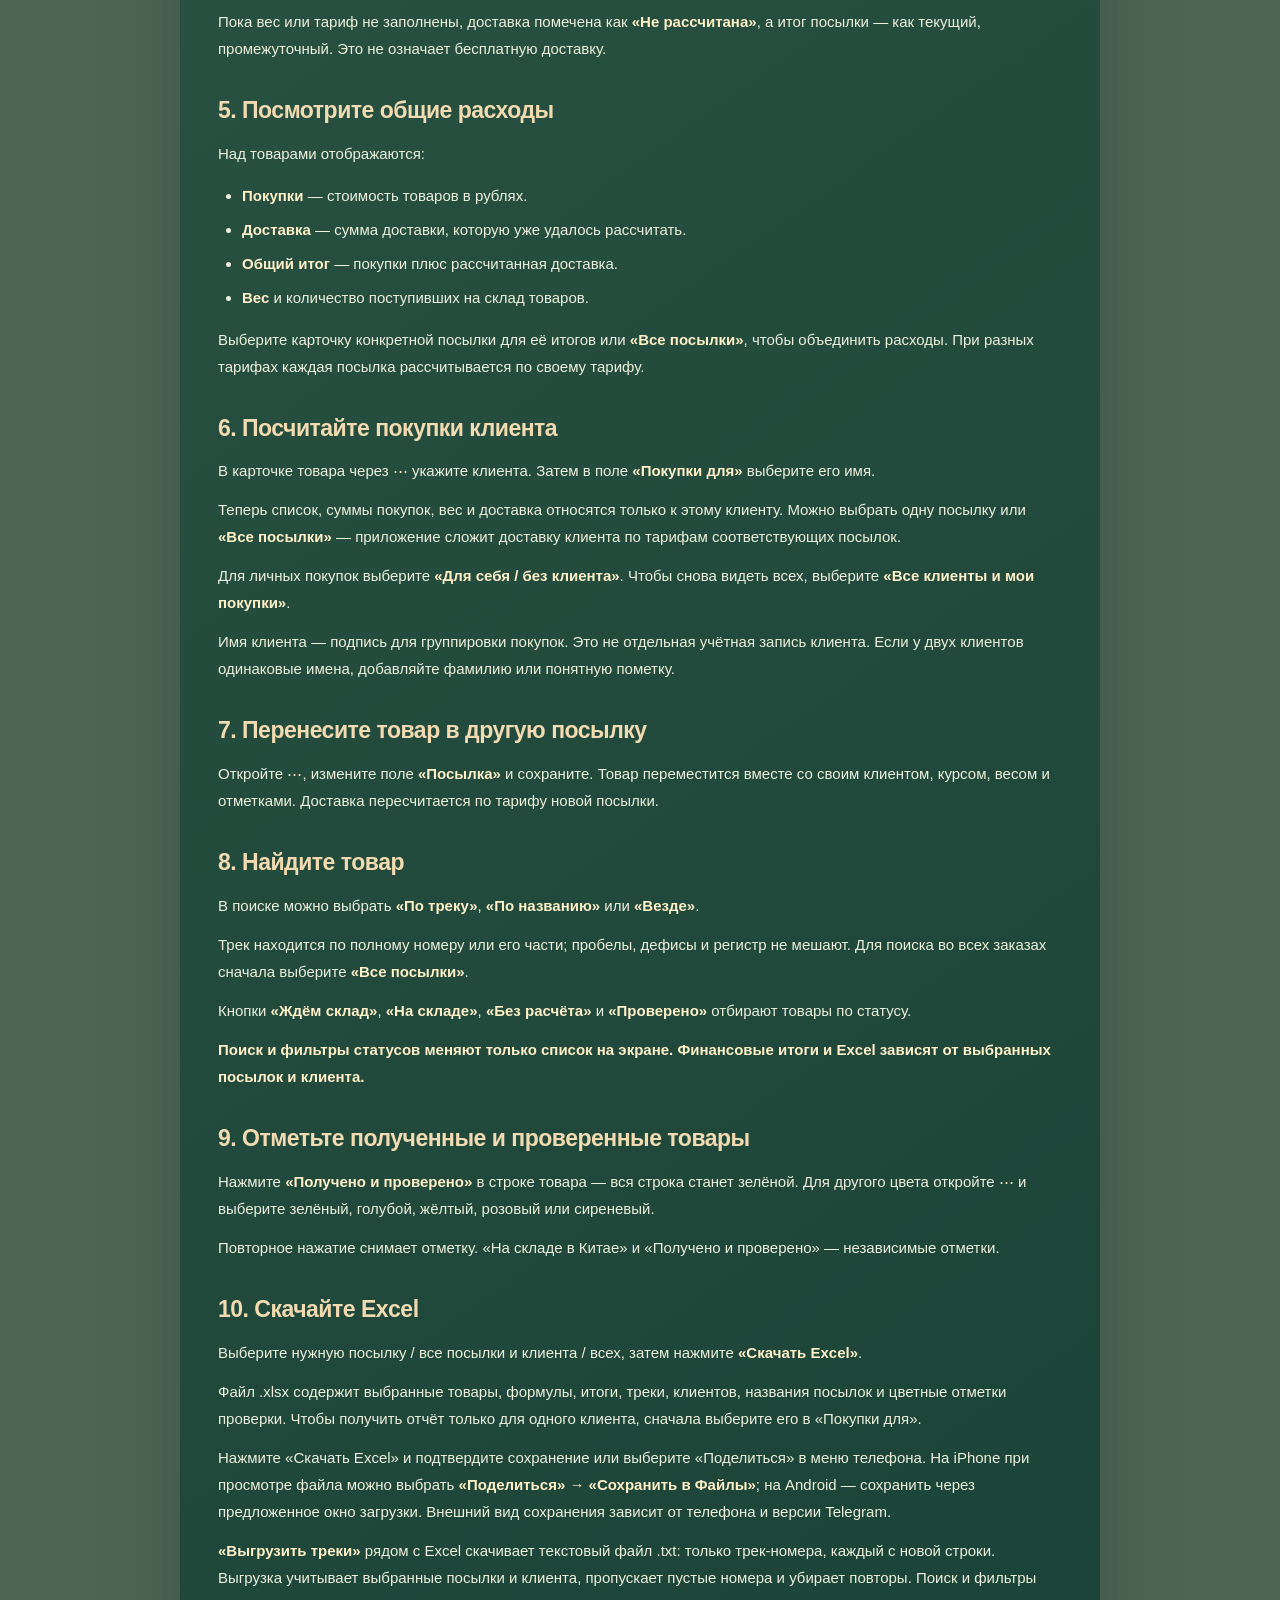
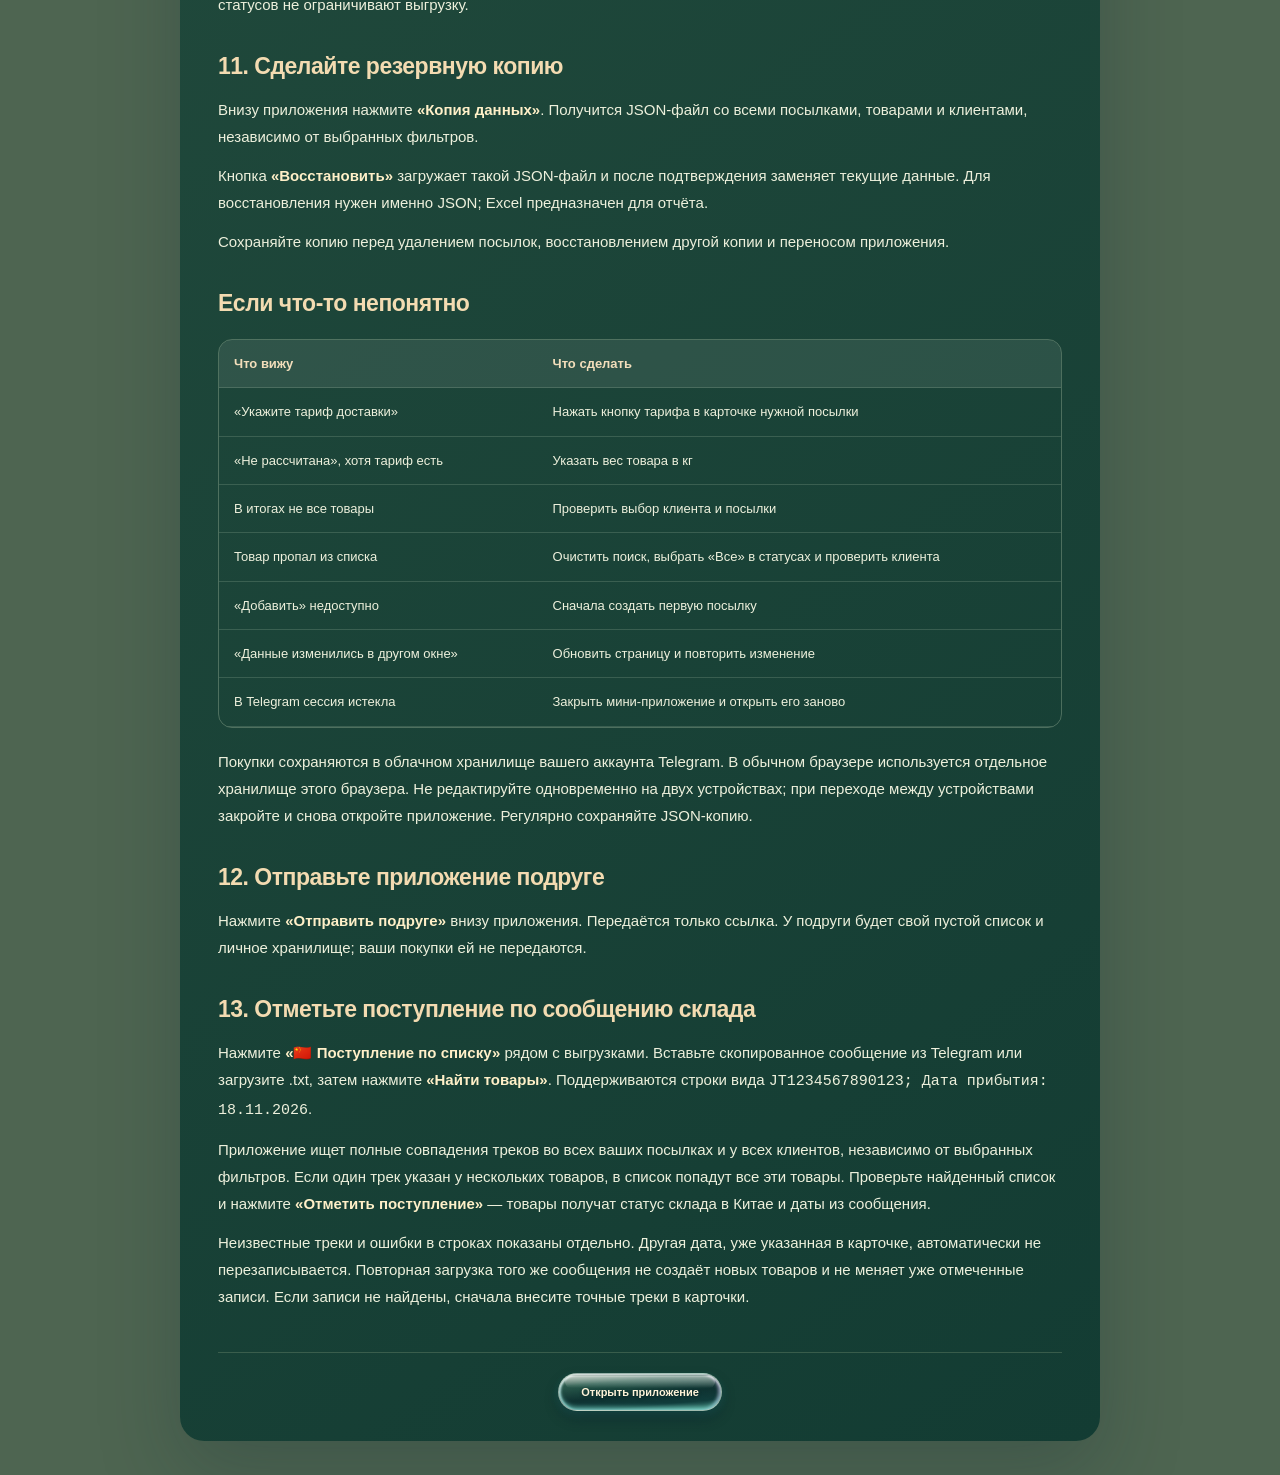
==== commit 63de5842: "Import China warehouse arrival messages with exact track matching and date preview" ====
--- a/docs/help.html
+++ b/docs/help.html
@@ -1 +1 @@
-<!doctype html><html lang="ru"><head><meta charset="utf-8"><meta name="viewport" content="width=device-width,initial-scale=1"><title>Инструкция · Это последнее, честно</title><link rel="stylesheet" href="./style.css?v=20261113-tracks"></head><body><main class="guide-main"><header><a class="hero-link" href="./">← К покупкам</a><span class="eyebrow">ИНСТРУКЦИЯ</span></header><article class="guide-content"><h1>«Это последнее, честно» — инструкция</h1><p>Приложение помогает учитывать покупки из Китая: отдельно по посылкам, товарам и клиентам.</p><p>Ваш бот: <a href="https://t.me/opyatposylka_bot" target="_blank" rel="noopener">@opyatposylka_bot</a>. У каждого человека — свои покупки в его аккаунте Telegram. Ссылка на приложение не передаёт ваши записи подруге.</p><h2>1. Создайте посылку</h2><p>Нажмите <strong>«＋ Новая посылка»</strong>. Назовите её так, чтобы легко отличать от остальных: например, «Ноябрь — первая» или «Декабрь — подарки». Тариф доставки можно оставить пустым и заполнить позже. Сохраните.</p><p>Для новой партии заказов создавайте новую посылку. У каждой — свои товары и стоимость доставки за килограмм.</p><h2>2. Добавьте покупку</h2><p>Выберите посылку и нажмите <strong>«＋ Добавить»</strong>. Заполните:</p><ul><li><strong>Посылка</strong> — куда относится покупка.</li><li><strong>Клиент</strong> — кому она предназначена. Оставьте пустым, если покупаете для себя. Можно выбрать уже введённое имя из подсказок.</li><li><strong>Название товара</strong> — например, «Вспениватель молока».</li><li><strong>Цена в юанях</strong> — стоимость всей позиции, которую вы оплачиваете.</li><li><strong>Курс</strong> — сколько рублей вы заплатили за один юань.</li></ul><p>Стоимость в рублях появится сразу: <strong>цена в юанях × курс</strong>. Курс каждой покупки сохраняется отдельно.</p><p>Вес, трек, дату склада и заметку можно добавить позже. Для изменения товара нажмите <strong>⋯</strong> в его строке.</p><h2>3. Отметьте поступление на склад</h2><p>Нажмите <strong>«Отметить на складе»</strong> в строке товара. Если нужна дата поступления, откройте <strong>⋯</strong> и заполните её.</p><p>Эта отметка относится к складу в Китае. Она сама по себе не запускает расчёт доставки.</p><h2>4. Рассчитайте доставку</h2><p>Для расчёта нужны два значения:</p><ol><li><strong>Вес товара в килограммах</strong> — укажите через <strong>⋯</strong>. Например, 500 граммов = <strong>0,5 кг</strong>, 1140 граммов = <strong>1,14 кг</strong>.</li><li><strong>Тариф за 1 кг</strong> — нажмите большую кнопку <strong>«Указать тариф доставки» прямо в карточке посылки</strong>. Введите стоимость в рублях и сохраните.</li></ol><p>Когда тариф уже указан, кнопка показывает, например, <strong>«Доставка: 450 ₽/кг · изменить»</strong>. Через неё можно исправить тариф.</p><p>После сохранения приложение пересчитает доставку всех товаров этой посылки: <strong>вес товара × тариф посылки</strong>.</p><p>Пример:</p><div class="guide-table"><table><thead><tr><th>Расчёт</th><th>Сумма</th></tr></thead><tbody><tr><td>Товар: 150 ¥ × курс 13 ₽</td><td>1 950 ₽</td></tr><tr><td>Доставка: 5 кг × 450 ₽/кг</td><td>2 250 ₽</td></tr><tr><td>Всего за товар с доставкой</td><td><strong>4 200 ₽</strong></td></tr></tbody></table></div><p>Пока вес или тариф не заполнены, доставка помечена как <strong>«Не рассчитана»</strong>, а итог посылки — как текущий, промежуточный. Это не означает бесплатную доставку.</p><h2>5. Посмотрите общие расходы</h2><p>Над товарами отображаются:</p><ul><li><strong>Покупки</strong> — стоимость товаров в рублях.</li><li><strong>Доставка</strong> — сумма доставки, которую уже удалось рассчитать.</li><li><strong>Общий итог</strong> — покупки плюс рассчитанная доставка.</li><li><strong>Вес</strong> и количество поступивших на склад товаров.</li></ul><p>Выберите карточку конкретной посылки для её итогов или <strong>«Все посылки»</strong>, чтобы объединить расходы. При разных тарифах каждая посылка рассчитывается по своему тарифу.</p><h2>6. Посчитайте покупки клиента</h2><p>В карточке товара через <strong>⋯</strong> укажите клиента. Затем в поле <strong>«Покупки для»</strong> выберите его имя.</p><p>Теперь список, суммы покупок, вес и доставка относятся только к этому клиенту. Можно выбрать одну посылку или <strong>«Все посылки»</strong> — приложение сложит доставку клиента по тарифам соответствующих посылок.</p><p>Для личных покупок выберите <strong>«Для себя / без клиента»</strong>. Чтобы снова видеть всех, выберите <strong>«Все клиенты и мои покупки»</strong>.</p><p>Имя клиента — подпись для группировки покупок. Это не отдельная учётная запись клиента. Если у двух клиентов одинаковые имена, добавляйте фамилию или понятную пометку.</p><h2>7. Перенесите товар в другую посылку</h2><p>Откройте <strong>⋯</strong>, измените поле <strong>«Посылка»</strong> и сохраните. Товар переместится вместе со своим клиентом, курсом, весом и отметками. Доставка пересчитается по тарифу новой посылки.</p><h2>8. Найдите товар</h2><p>В поиске можно выбрать <strong>«По треку»</strong>, <strong>«По названию»</strong> или <strong>«Везде»</strong>.</p><p>Трек находится по полному номеру или его части; пробелы, дефисы и регистр не мешают. Для поиска во всех заказах сначала выберите <strong>«Все посылки»</strong>.</p><p>Кнопки <strong>«Ждём склад»</strong>, <strong>«На складе»</strong>, <strong>«Без расчёта»</strong> и <strong>«Проверено»</strong> отбирают товары по статусу.</p><p><strong>Поиск и фильтры статусов меняют только список на экране. Финансовые итоги и Excel зависят от выбранных посылок и клиента.</strong></p><h2>9. Отметьте полученные и проверенные товары</h2><p>Нажмите <strong>«Получено и проверено»</strong> в строке товара — вся строка станет зелёной. Для другого цвета откройте <strong>⋯</strong> и выберите зелёный, голубой, жёлтый, розовый или сиреневый.</p><p>Повторное нажатие снимает отметку. «На складе в Китае» и «Получено и проверено» — независимые отметки.</p><h2>10. Скачайте Excel</h2><p>Выберите нужную посылку / все посылки и клиента / всех, затем нажмите <strong>«Скачать Excel»</strong>.</p><p>Файл .xlsx содержит выбранные товары, формулы, итоги, треки, клиентов, названия посылок и цветные отметки проверки. Чтобы получить отчёт только для одного клиента, сначала выберите его в «Покупки для».</p><p>Нажмите «Скачать Excel» и подтвердите сохранение или выберите «Поделиться» в меню телефона. На iPhone при просмотре файла можно выбрать <strong>«Поделиться» → «Сохранить в Файлы»</strong>; на Android — сохранить через предложенное окно загрузки. Внешний вид сохранения зависит от телефона и версии Telegram.</p><p><strong>«Выгрузить треки»</strong> рядом с Excel скачивает текстовый файл .txt: только трек-номера, каждый с новой строки. Выгрузка учитывает выбранные посылки и клиента, пропускает пустые номера и убирает повторы. Поиск и фильтры статусов не ограничивают выгрузку.</p><h2>11. Сделайте резервную копию</h2><p>Внизу приложения нажмите <strong>«Копия данных»</strong>. Получится JSON-файл со всеми посылками, товарами и клиентами, независимо от выбранных фильтров.</p><p>Кнопка <strong>«Восстановить»</strong> загружает такой JSON-файл и после подтверждения заменяет текущие данные. Для восстановления нужен именно JSON; Excel предназначен для отчёта.</p><p>Сохраняйте копию перед удалением посылок, восстановлением другой копии и переносом приложения.</p><h2>Если что-то непонятно</h2><div class="guide-table"><table><thead><tr><th>Что вижу</th><th>Что сделать</th></tr></thead><tbody><tr><td>«Укажите тариф доставки»</td><td>Нажать кнопку тарифа в карточке нужной посылки</td></tr><tr><td>«Не рассчитана», хотя тариф есть</td><td>Указать вес товара в кг</td></tr><tr><td>В итогах не все товары</td><td>Проверить выбор клиента и посылки</td></tr><tr><td>Товар пропал из списка</td><td>Очистить поиск, выбрать «Все» в статусах и проверить клиента</td></tr><tr><td>«Добавить» недоступно</td><td>Сначала создать первую посылку</td></tr><tr><td>«Данные изменились в другом окне»</td><td>Обновить страницу и повторить изменение</td></tr><tr><td>В Telegram сессия истекла</td><td>Закрыть мини-приложение и открыть его заново</td></tr></tbody></table></div><p>Покупки сохраняются в облачном хранилище вашего аккаунта Telegram. В обычном браузере используется отдельное хранилище этого браузера. Не редактируйте одновременно на двух устройствах; при переходе между устройствами закройте и снова откройте приложение. Регулярно сохраняйте JSON-копию.</p><h2>12. Отправьте приложение подруге</h2><p>Нажмите <strong>«Отправить подруге»</strong> внизу приложения. Передаётся только ссылка. У подруги будет свой пустой список и личное хранилище; ваши покупки ей не передаются.</p></article><footer><a class="hero-link" href="./">Открыть приложение</a></footer></main></body></html>+<!doctype html><html lang="ru"><head><meta charset="utf-8"><meta name="viewport" content="width=device-width,initial-scale=1"><title>Инструкция · Это последнее, честно</title><link rel="stylesheet" href="./style.css?v=20261119-arrivals"></head><body><main class="guide-main"><header><a class="hero-link" href="./">← К покупкам</a><span class="eyebrow">ИНСТРУКЦИЯ</span></header><article class="guide-content"><h1>«Это последнее, честно» — инструкция</h1><p>Приложение помогает учитывать покупки из Китая: отдельно по посылкам, товарам и клиентам.</p><p>Ваш бот: <a href="https://t.me/opyatposylka_bot" target="_blank" rel="noopener">@opyatposylka_bot</a>. У каждого человека — свои покупки в его аккаунте Telegram. Ссылка на приложение не передаёт ваши записи подруге.</p><h2>1. Создайте посылку</h2><p>Нажмите <strong>«＋ Новая посылка»</strong>. Назовите её так, чтобы легко отличать от остальных: например, «Ноябрь — первая» или «Декабрь — подарки». Тариф доставки можно оставить пустым и заполнить позже. Сохраните.</p><p>Для новой партии заказов создавайте новую посылку. У каждой — свои товары и стоимость доставки за килограмм.</p><h2>2. Добавьте покупку</h2><p>Выберите посылку и нажмите <strong>«＋ Добавить»</strong>. Заполните:</p><ul><li><strong>Посылка</strong> — куда относится покупка.</li><li><strong>Клиент</strong> — кому она предназначена. Оставьте пустым, если покупаете для себя. Можно выбрать уже введённое имя из подсказок.</li><li><strong>Название товара</strong> — например, «Вспениватель молока».</li><li><strong>Цена в юанях</strong> — стоимость всей позиции, которую вы оплачиваете.</li><li><strong>Курс</strong> — сколько рублей вы заплатили за один юань.</li></ul><p>Стоимость в рублях появится сразу: <strong>цена в юанях × курс</strong>. Курс каждой покупки сохраняется отдельно.</p><p>Вес, трек, дату склада и заметку можно добавить позже. Для изменения товара нажмите <strong>⋯</strong> в его строке.</p><h2>3. Отметьте поступление на склад</h2><p>Нажмите <strong>«Отметить на складе»</strong> в строке товара. Если нужна дата поступления, откройте <strong>⋯</strong> и заполните её.</p><p>Эта отметка относится к складу в Китае. Она сама по себе не запускает расчёт доставки.</p><h2>4. Рассчитайте доставку</h2><p>Для расчёта нужны два значения:</p><ol><li><strong>Вес товара в килограммах</strong> — укажите через <strong>⋯</strong>. Например, 500 граммов = <strong>0,5 кг</strong>, 1140 граммов = <strong>1,14 кг</strong>.</li><li><strong>Тариф за 1 кг</strong> — нажмите большую кнопку <strong>«Указать тариф доставки» прямо в карточке посылки</strong>. Введите стоимость в рублях и сохраните.</li></ol><p>Когда тариф уже указан, кнопка показывает, например, <strong>«Доставка: 450 ₽/кг · изменить»</strong>. Через неё можно исправить тариф.</p><p>После сохранения приложение пересчитает доставку всех товаров этой посылки: <strong>вес товара × тариф посылки</strong>.</p><p>Пример:</p><div class="guide-table"><table><thead><tr><th>Расчёт</th><th>Сумма</th></tr></thead><tbody><tr><td>Товар: 150 ¥ × курс 13 ₽</td><td>1 950 ₽</td></tr><tr><td>Доставка: 5 кг × 450 ₽/кг</td><td>2 250 ₽</td></tr><tr><td>Всего за товар с доставкой</td><td><strong>4 200 ₽</strong></td></tr></tbody></table></div><p>Пока вес или тариф не заполнены, доставка помечена как <strong>«Не рассчитана»</strong>, а итог посылки — как текущий, промежуточный. Это не означает бесплатную доставку.</p><h2>5. Посмотрите общие расходы</h2><p>Над товарами отображаются:</p><ul><li><strong>Покупки</strong> — стоимость товаров в рублях.</li><li><strong>Доставка</strong> — сумма доставки, которую уже удалось рассчитать.</li><li><strong>Общий итог</strong> — покупки плюс рассчитанная доставка.</li><li><strong>Вес</strong> и количество поступивших на склад товаров.</li></ul><p>Выберите карточку конкретной посылки для её итогов или <strong>«Все посылки»</strong>, чтобы объединить расходы. При разных тарифах каждая посылка рассчитывается по своему тарифу.</p><h2>6. Посчитайте покупки клиента</h2><p>В карточке товара через <strong>⋯</strong> укажите клиента. Затем в поле <strong>«Покупки для»</strong> выберите его имя.</p><p>Теперь список, суммы покупок, вес и доставка относятся только к этому клиенту. Можно выбрать одну посылку или <strong>«Все посылки»</strong> — приложение сложит доставку клиента по тарифам соответствующих посылок.</p><p>Для личных покупок выберите <strong>«Для себя / без клиента»</strong>. Чтобы снова видеть всех, выберите <strong>«Все клиенты и мои покупки»</strong>.</p><p>Имя клиента — подпись для группировки покупок. Это не отдельная учётная запись клиента. Если у двух клиентов одинаковые имена, добавляйте фамилию или понятную пометку.</p><h2>7. Перенесите товар в другую посылку</h2><p>Откройте <strong>⋯</strong>, измените поле <strong>«Посылка»</strong> и сохраните. Товар переместится вместе со своим клиентом, курсом, весом и отметками. Доставка пересчитается по тарифу новой посылки.</p><h2>8. Найдите товар</h2><p>В поиске можно выбрать <strong>«По треку»</strong>, <strong>«По названию»</strong> или <strong>«Везде»</strong>.</p><p>Трек находится по полному номеру или его части; пробелы, дефисы и регистр не мешают. Для поиска во всех заказах сначала выберите <strong>«Все посылки»</strong>.</p><p>Кнопки <strong>«Ждём склад»</strong>, <strong>«На складе»</strong>, <strong>«Без расчёта»</strong> и <strong>«Проверено»</strong> отбирают товары по статусу.</p><p><strong>Поиск и фильтры статусов меняют только список на экране. Финансовые итоги и Excel зависят от выбранных посылок и клиента.</strong></p><h2>9. Отметьте полученные и проверенные товары</h2><p>Нажмите <strong>«Получено и проверено»</strong> в строке товара — вся строка станет зелёной. Для другого цвета откройте <strong>⋯</strong> и выберите зелёный, голубой, жёлтый, розовый или сиреневый.</p><p>Повторное нажатие снимает отметку. «На складе в Китае» и «Получено и проверено» — независимые отметки.</p><h2>10. Скачайте Excel</h2><p>Выберите нужную посылку / все посылки и клиента / всех, затем нажмите <strong>«Скачать Excel»</strong>.</p><p>Файл .xlsx содержит выбранные товары, формулы, итоги, треки, клиентов, названия посылок и цветные отметки проверки. Чтобы получить отчёт только для одного клиента, сначала выберите его в «Покупки для».</p><p>Нажмите «Скачать Excel» и подтвердите сохранение или выберите «Поделиться» в меню телефона. На iPhone при просмотре файла можно выбрать <strong>«Поделиться» → «Сохранить в Файлы»</strong>; на Android — сохранить через предложенное окно загрузки. Внешний вид сохранения зависит от телефона и версии Telegram.</p><p><strong>«Выгрузить треки»</strong> рядом с Excel скачивает текстовый файл .txt: только трек-номера, каждый с новой строки. Выгрузка учитывает выбранные посылки и клиента, пропускает пустые номера и убирает повторы. Поиск и фильтры статусов не ограничивают выгрузку.</p><h2>11. Сделайте резервную копию</h2><p>Внизу приложения нажмите <strong>«Копия данных»</strong>. Получится JSON-файл со всеми посылками, товарами и клиентами, независимо от выбранных фильтров.</p><p>Кнопка <strong>«Восстановить»</strong> загружает такой JSON-файл и после подтверждения заменяет текущие данные. Для восстановления нужен именно JSON; Excel предназначен для отчёта.</p><p>Сохраняйте копию перед удалением посылок, восстановлением другой копии и переносом приложения.</p><h2>Если что-то непонятно</h2><div class="guide-table"><table><thead><tr><th>Что вижу</th><th>Что сделать</th></tr></thead><tbody><tr><td>«Укажите тариф доставки»</td><td>Нажать кнопку тарифа в карточке нужной посылки</td></tr><tr><td>«Не рассчитана», хотя тариф есть</td><td>Указать вес товара в кг</td></tr><tr><td>В итогах не все товары</td><td>Проверить выбор клиента и посылки</td></tr><tr><td>Товар пропал из списка</td><td>Очистить поиск, выбрать «Все» в статусах и проверить клиента</td></tr><tr><td>«Добавить» недоступно</td><td>Сначала создать первую посылку</td></tr><tr><td>«Данные изменились в другом окне»</td><td>Обновить страницу и повторить изменение</td></tr><tr><td>В Telegram сессия истекла</td><td>Закрыть мини-приложение и открыть его заново</td></tr></tbody></table></div><p>Покупки сохраняются в облачном хранилище вашего аккаунта Telegram. В обычном браузере используется отдельное хранилище этого браузера. Не редактируйте одновременно на двух устройствах; при переходе между устройствами закройте и снова откройте приложение. Регулярно сохраняйте JSON-копию.</p><h2>12. Отправьте приложение подруге</h2><p>Нажмите <strong>«Отправить подруге»</strong> внизу приложения. Передаётся только ссылка. У подруги будет свой пустой список и личное хранилище; ваши покупки ей не передаются.</p><h2>13. Отметьте поступление по сообщению склада</h2><p>Нажмите <strong>«🇨🇳 Поступление по списку»</strong> рядом с выгрузками. Вставьте скопированное сообщение из Telegram или загрузите .txt, затем нажмите <strong>«Найти товары»</strong>. Поддерживаются строки вида <code>JT1234567890123; Дата прибытия: 18.11.2026</code>.</p><p>Приложение ищет полные совпадения треков во всех ваших посылках и у всех клиентов, независимо от выбранных фильтров. Если один трек указан у нескольких товаров, в список попадут все эти товары. Проверьте найденный список и нажмите <strong>«Отметить поступление»</strong> — товары получат статус склада в Китае и даты из сообщения.</p><p>Неизвестные треки и ошибки в строках показаны отдельно. Другая дата, уже указанная в карточке, автоматически не перезаписывается. Повторная загрузка того же сообщения не создаёт новых товаров и не меняет уже отмеченные записи. Если записи не найдены, сначала внесите точные треки в карточки.</p></article><footer><a class="hero-link" href="./">Открыть приложение</a></footer></main></body></html>
--- a/docs/style.css
+++ b/docs/style.css
@@ -118,3 +118,7 @@
 
 .exportbar{flex-wrap:wrap;gap:10px 14px}.exportbar #exportScope{flex-basis:100%}.exportbar #exportTracks{white-space:normal}
 @media(max-width:360px){.exportbar>.primary{padding-inline:11px;font-size:11px}}
+
+.arrival-launch{margin:16px 0 0}.arrival-launch .primary{white-space:normal;max-width:100%}
+#fields .arrival-intro{margin:14px 0 8px;font-size:12px}#fields #arrivalText{min-height:140px;resize:vertical}#fields .arrival-upload{color:var(--accent);font-size:14px;min-height:44px;font-weight:650}
+.arrival-summary{font-size:15px;font-weight:700;color:#294735;margin:16px 0 10px}.arrival-matches{list-style:none;margin:0;padding:0;display:flex;flex-direction:column;gap:8px}.arrival-matches li{padding:10px 12px;border:1px solid #a8bda6;border-radius:12px;background:#f5f3e7;overflow-wrap:anywhere}.arrival-matches strong,.arrival-matches span,.arrival-matches b{display:block}.arrival-matches strong{font-size:14px;color:#294735}.arrival-matches span{font-size:12px;color:#4b624f;margin-top:3px}.arrival-matches b{font-size:12px;color:#365b34;margin-top:5px}.arrival-matches .arrival-track{font-weight:650;color:#2a5067}.arrival-warnings{padding-left:20px;font-size:12px;line-height:1.6;color:#604a36;overflow-wrap:anywhere}.arrival-warnings li{margin:8px 0}#arrivalResult details{margin:12px 0}#arrivalResult summary{font-size:13px;font-weight:650;color:#5c4b32;min-height:36px;padding:6px 0}
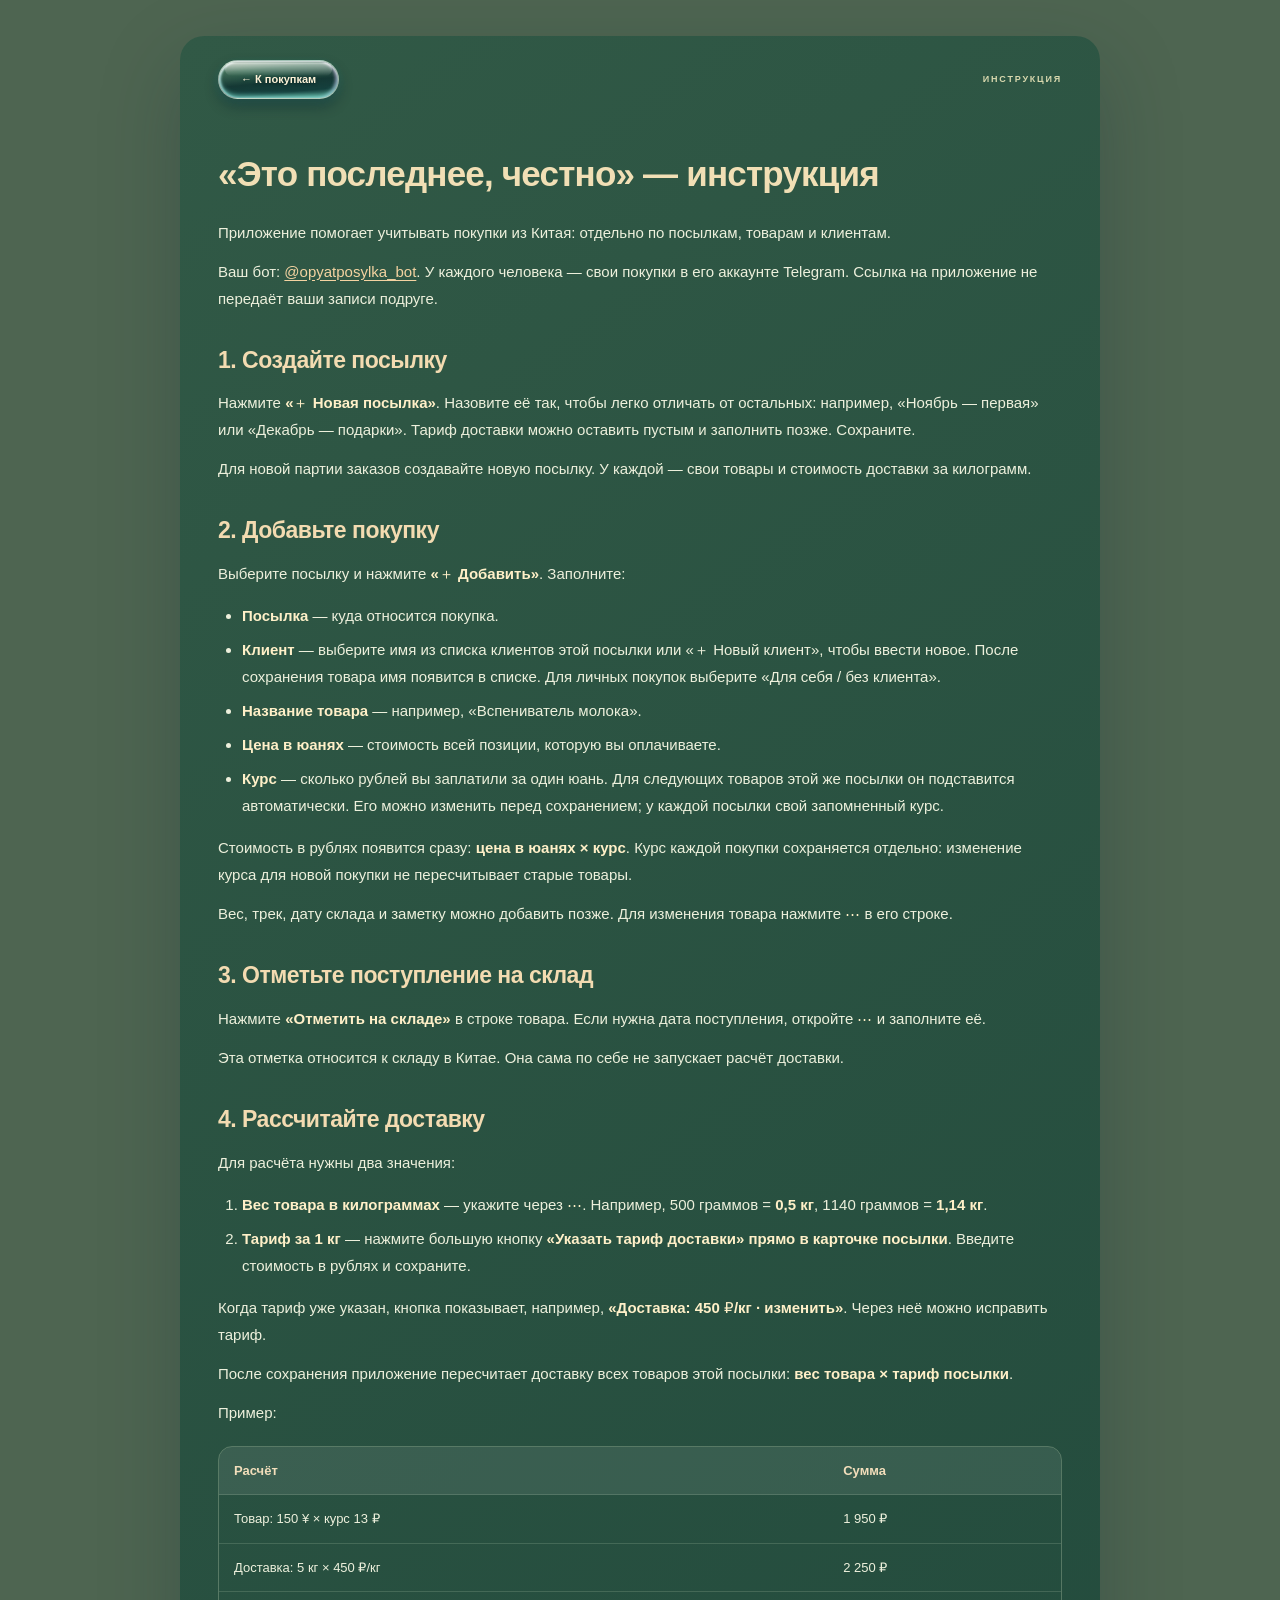
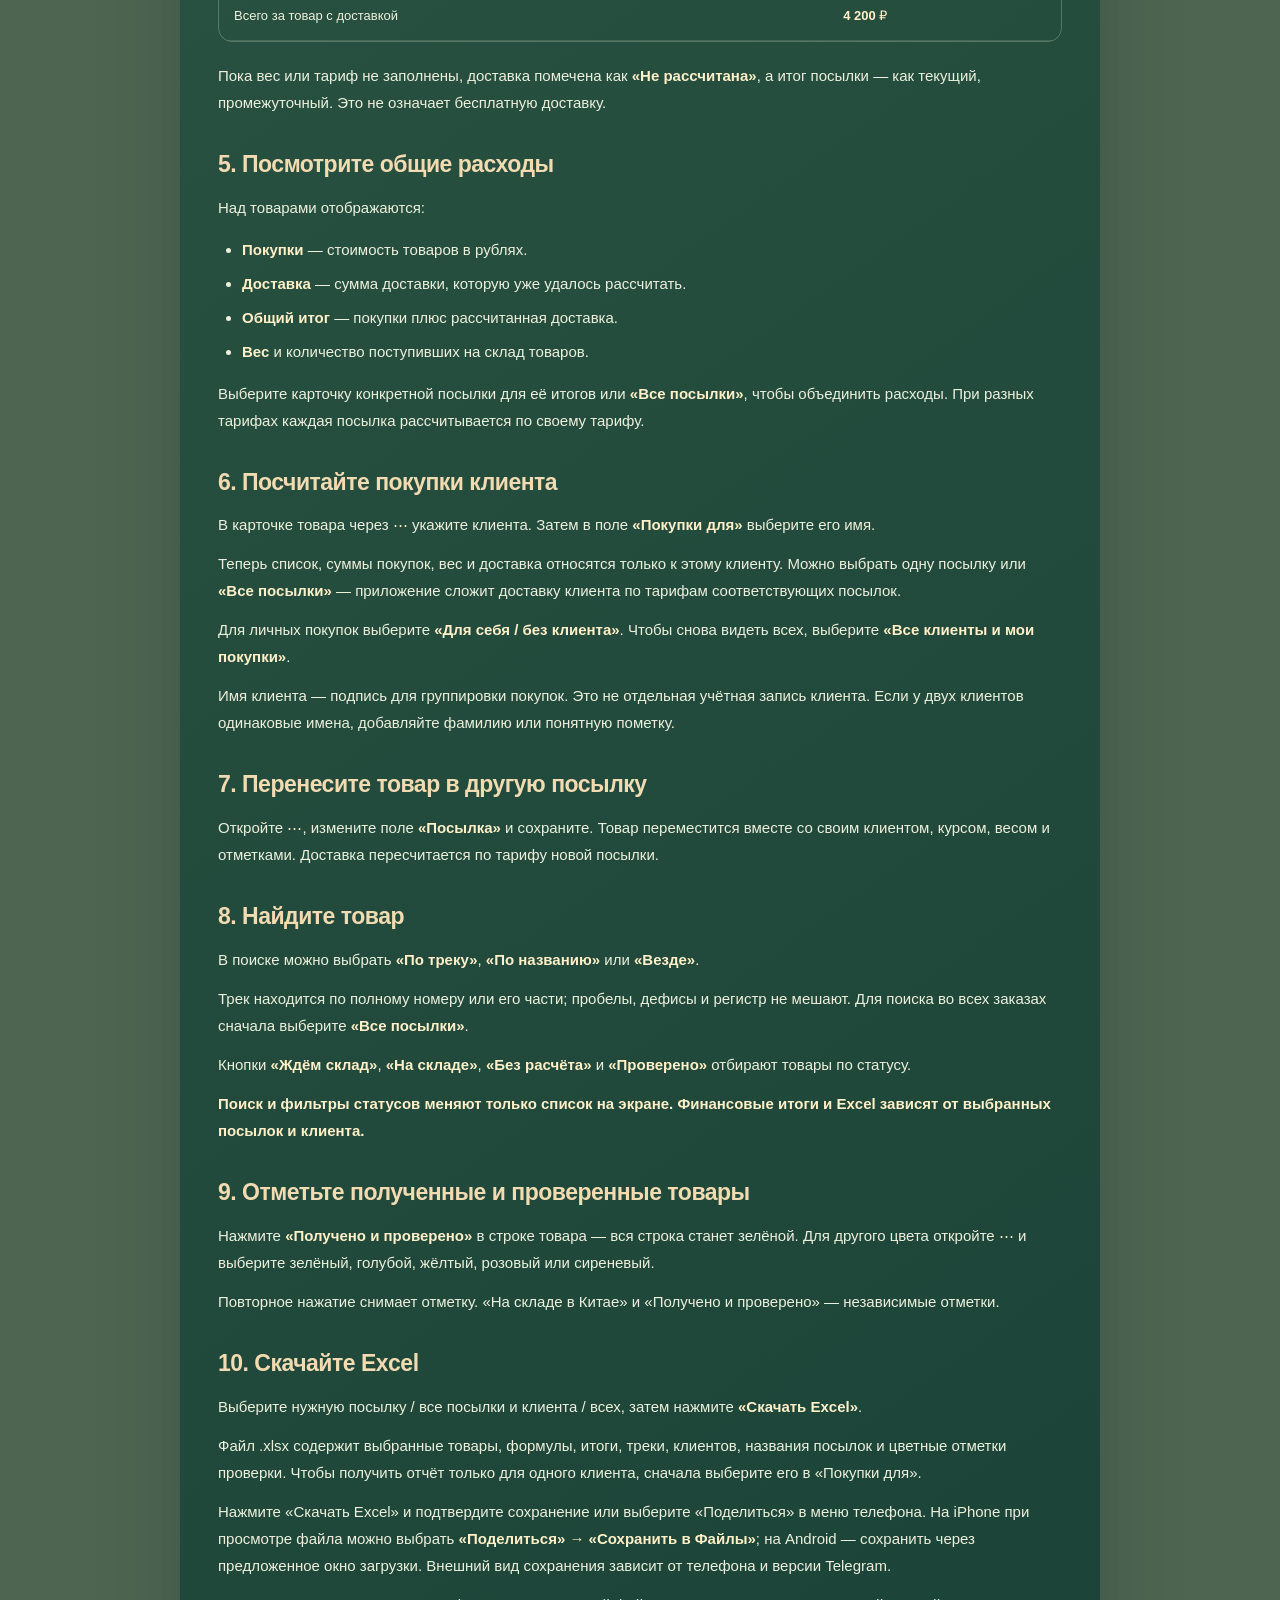
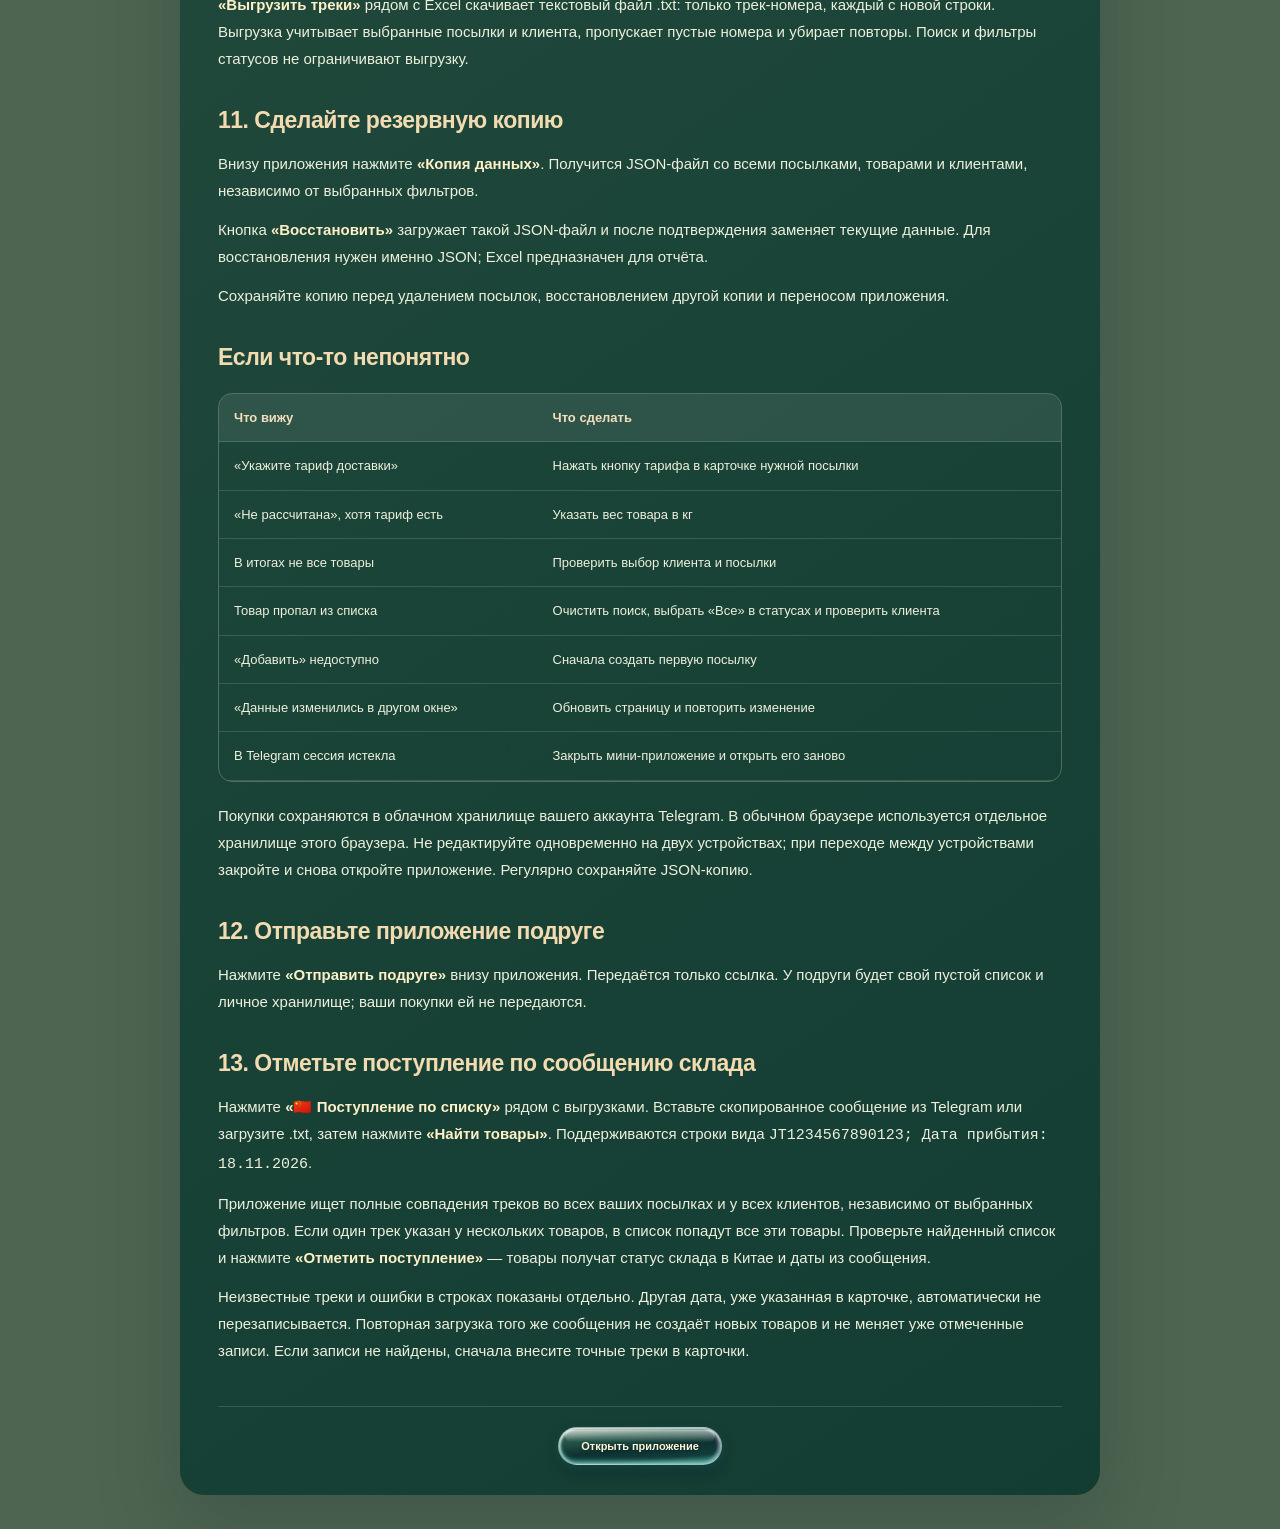
==== commit 2ddf433f: "Remember clients and editable exchange rates per parcel" ====
--- a/docs/help.html
+++ b/docs/help.html
@@ -1 +1 @@
-<!doctype html><html lang="ru"><head><meta charset="utf-8"><meta name="viewport" content="width=device-width,initial-scale=1"><title>Инструкция · Это последнее, честно</title><link rel="stylesheet" href="./style.css?v=20261119-arrivals"></head><body><main class="guide-main"><header><a class="hero-link" href="./">← К покупкам</a><span class="eyebrow">ИНСТРУКЦИЯ</span></header><article class="guide-content"><h1>«Это последнее, честно» — инструкция</h1><p>Приложение помогает учитывать покупки из Китая: отдельно по посылкам, товарам и клиентам.</p><p>Ваш бот: <a href="https://t.me/opyatposylka_bot" target="_blank" rel="noopener">@opyatposylka_bot</a>. У каждого человека — свои покупки в его аккаунте Telegram. Ссылка на приложение не передаёт ваши записи подруге.</p><h2>1. Создайте посылку</h2><p>Нажмите <strong>«＋ Новая посылка»</strong>. Назовите её так, чтобы легко отличать от остальных: например, «Ноябрь — первая» или «Декабрь — подарки». Тариф доставки можно оставить пустым и заполнить позже. Сохраните.</p><p>Для новой партии заказов создавайте новую посылку. У каждой — свои товары и стоимость доставки за килограмм.</p><h2>2. Добавьте покупку</h2><p>Выберите посылку и нажмите <strong>«＋ Добавить»</strong>. Заполните:</p><ul><li><strong>Посылка</strong> — куда относится покупка.</li><li><strong>Клиент</strong> — кому она предназначена. Оставьте пустым, если покупаете для себя. Можно выбрать уже введённое имя из подсказок.</li><li><strong>Название товара</strong> — например, «Вспениватель молока».</li><li><strong>Цена в юанях</strong> — стоимость всей позиции, которую вы оплачиваете.</li><li><strong>Курс</strong> — сколько рублей вы заплатили за один юань.</li></ul><p>Стоимость в рублях появится сразу: <strong>цена в юанях × курс</strong>. Курс каждой покупки сохраняется отдельно.</p><p>Вес, трек, дату склада и заметку можно добавить позже. Для изменения товара нажмите <strong>⋯</strong> в его строке.</p><h2>3. Отметьте поступление на склад</h2><p>Нажмите <strong>«Отметить на складе»</strong> в строке товара. Если нужна дата поступления, откройте <strong>⋯</strong> и заполните её.</p><p>Эта отметка относится к складу в Китае. Она сама по себе не запускает расчёт доставки.</p><h2>4. Рассчитайте доставку</h2><p>Для расчёта нужны два значения:</p><ol><li><strong>Вес товара в килограммах</strong> — укажите через <strong>⋯</strong>. Например, 500 граммов = <strong>0,5 кг</strong>, 1140 граммов = <strong>1,14 кг</strong>.</li><li><strong>Тариф за 1 кг</strong> — нажмите большую кнопку <strong>«Указать тариф доставки» прямо в карточке посылки</strong>. Введите стоимость в рублях и сохраните.</li></ol><p>Когда тариф уже указан, кнопка показывает, например, <strong>«Доставка: 450 ₽/кг · изменить»</strong>. Через неё можно исправить тариф.</p><p>После сохранения приложение пересчитает доставку всех товаров этой посылки: <strong>вес товара × тариф посылки</strong>.</p><p>Пример:</p><div class="guide-table"><table><thead><tr><th>Расчёт</th><th>Сумма</th></tr></thead><tbody><tr><td>Товар: 150 ¥ × курс 13 ₽</td><td>1 950 ₽</td></tr><tr><td>Доставка: 5 кг × 450 ₽/кг</td><td>2 250 ₽</td></tr><tr><td>Всего за товар с доставкой</td><td><strong>4 200 ₽</strong></td></tr></tbody></table></div><p>Пока вес или тариф не заполнены, доставка помечена как <strong>«Не рассчитана»</strong>, а итог посылки — как текущий, промежуточный. Это не означает бесплатную доставку.</p><h2>5. Посмотрите общие расходы</h2><p>Над товарами отображаются:</p><ul><li><strong>Покупки</strong> — стоимость товаров в рублях.</li><li><strong>Доставка</strong> — сумма доставки, которую уже удалось рассчитать.</li><li><strong>Общий итог</strong> — покупки плюс рассчитанная доставка.</li><li><strong>Вес</strong> и количество поступивших на склад товаров.</li></ul><p>Выберите карточку конкретной посылки для её итогов или <strong>«Все посылки»</strong>, чтобы объединить расходы. При разных тарифах каждая посылка рассчитывается по своему тарифу.</p><h2>6. Посчитайте покупки клиента</h2><p>В карточке товара через <strong>⋯</strong> укажите клиента. Затем в поле <strong>«Покупки для»</strong> выберите его имя.</p><p>Теперь список, суммы покупок, вес и доставка относятся только к этому клиенту. Можно выбрать одну посылку или <strong>«Все посылки»</strong> — приложение сложит доставку клиента по тарифам соответствующих посылок.</p><p>Для личных покупок выберите <strong>«Для себя / без клиента»</strong>. Чтобы снова видеть всех, выберите <strong>«Все клиенты и мои покупки»</strong>.</p><p>Имя клиента — подпись для группировки покупок. Это не отдельная учётная запись клиента. Если у двух клиентов одинаковые имена, добавляйте фамилию или понятную пометку.</p><h2>7. Перенесите товар в другую посылку</h2><p>Откройте <strong>⋯</strong>, измените поле <strong>«Посылка»</strong> и сохраните. Товар переместится вместе со своим клиентом, курсом, весом и отметками. Доставка пересчитается по тарифу новой посылки.</p><h2>8. Найдите товар</h2><p>В поиске можно выбрать <strong>«По треку»</strong>, <strong>«По названию»</strong> или <strong>«Везде»</strong>.</p><p>Трек находится по полному номеру или его части; пробелы, дефисы и регистр не мешают. Для поиска во всех заказах сначала выберите <strong>«Все посылки»</strong>.</p><p>Кнопки <strong>«Ждём склад»</strong>, <strong>«На складе»</strong>, <strong>«Без расчёта»</strong> и <strong>«Проверено»</strong> отбирают товары по статусу.</p><p><strong>Поиск и фильтры статусов меняют только список на экране. Финансовые итоги и Excel зависят от выбранных посылок и клиента.</strong></p><h2>9. Отметьте полученные и проверенные товары</h2><p>Нажмите <strong>«Получено и проверено»</strong> в строке товара — вся строка станет зелёной. Для другого цвета откройте <strong>⋯</strong> и выберите зелёный, голубой, жёлтый, розовый или сиреневый.</p><p>Повторное нажатие снимает отметку. «На складе в Китае» и «Получено и проверено» — независимые отметки.</p><h2>10. Скачайте Excel</h2><p>Выберите нужную посылку / все посылки и клиента / всех, затем нажмите <strong>«Скачать Excel»</strong>.</p><p>Файл .xlsx содержит выбранные товары, формулы, итоги, треки, клиентов, названия посылок и цветные отметки проверки. Чтобы получить отчёт только для одного клиента, сначала выберите его в «Покупки для».</p><p>Нажмите «Скачать Excel» и подтвердите сохранение или выберите «Поделиться» в меню телефона. На iPhone при просмотре файла можно выбрать <strong>«Поделиться» → «Сохранить в Файлы»</strong>; на Android — сохранить через предложенное окно загрузки. Внешний вид сохранения зависит от телефона и версии Telegram.</p><p><strong>«Выгрузить треки»</strong> рядом с Excel скачивает текстовый файл .txt: только трек-номера, каждый с новой строки. Выгрузка учитывает выбранные посылки и клиента, пропускает пустые номера и убирает повторы. Поиск и фильтры статусов не ограничивают выгрузку.</p><h2>11. Сделайте резервную копию</h2><p>Внизу приложения нажмите <strong>«Копия данных»</strong>. Получится JSON-файл со всеми посылками, товарами и клиентами, независимо от выбранных фильтров.</p><p>Кнопка <strong>«Восстановить»</strong> загружает такой JSON-файл и после подтверждения заменяет текущие данные. Для восстановления нужен именно JSON; Excel предназначен для отчёта.</p><p>Сохраняйте копию перед удалением посылок, восстановлением другой копии и переносом приложения.</p><h2>Если что-то непонятно</h2><div class="guide-table"><table><thead><tr><th>Что вижу</th><th>Что сделать</th></tr></thead><tbody><tr><td>«Укажите тариф доставки»</td><td>Нажать кнопку тарифа в карточке нужной посылки</td></tr><tr><td>«Не рассчитана», хотя тариф есть</td><td>Указать вес товара в кг</td></tr><tr><td>В итогах не все товары</td><td>Проверить выбор клиента и посылки</td></tr><tr><td>Товар пропал из списка</td><td>Очистить поиск, выбрать «Все» в статусах и проверить клиента</td></tr><tr><td>«Добавить» недоступно</td><td>Сначала создать первую посылку</td></tr><tr><td>«Данные изменились в другом окне»</td><td>Обновить страницу и повторить изменение</td></tr><tr><td>В Telegram сессия истекла</td><td>Закрыть мини-приложение и открыть его заново</td></tr></tbody></table></div><p>Покупки сохраняются в облачном хранилище вашего аккаунта Telegram. В обычном браузере используется отдельное хранилище этого браузера. Не редактируйте одновременно на двух устройствах; при переходе между устройствами закройте и снова откройте приложение. Регулярно сохраняйте JSON-копию.</p><h2>12. Отправьте приложение подруге</h2><p>Нажмите <strong>«Отправить подруге»</strong> внизу приложения. Передаётся только ссылка. У подруги будет свой пустой список и личное хранилище; ваши покупки ей не передаются.</p><h2>13. Отметьте поступление по сообщению склада</h2><p>Нажмите <strong>«🇨🇳 Поступление по списку»</strong> рядом с выгрузками. Вставьте скопированное сообщение из Telegram или загрузите .txt, затем нажмите <strong>«Найти товары»</strong>. Поддерживаются строки вида <code>JT1234567890123; Дата прибытия: 18.11.2026</code>.</p><p>Приложение ищет полные совпадения треков во всех ваших посылках и у всех клиентов, независимо от выбранных фильтров. Если один трек указан у нескольких товаров, в список попадут все эти товары. Проверьте найденный список и нажмите <strong>«Отметить поступление»</strong> — товары получат статус склада в Китае и даты из сообщения.</p><p>Неизвестные треки и ошибки в строках показаны отдельно. Другая дата, уже указанная в карточке, автоматически не перезаписывается. Повторная загрузка того же сообщения не создаёт новых товаров и не меняет уже отмеченные записи. Если записи не найдены, сначала внесите точные треки в карточки.</p></article><footer><a class="hero-link" href="./">Открыть приложение</a></footer></main></body></html>+<!doctype html><html lang="ru"><head><meta charset="utf-8"><meta name="viewport" content="width=device-width,initial-scale=1"><title>Инструкция · Это последнее, честно</title><link rel="stylesheet" href="./style.css?v=20261122-defaults"></head><body><main class="guide-main"><header><a class="hero-link" href="./">← К покупкам</a><span class="eyebrow">ИНСТРУКЦИЯ</span></header><article class="guide-content"><h1>«Это последнее, честно» — инструкция</h1><p>Приложение помогает учитывать покупки из Китая: отдельно по посылкам, товарам и клиентам.</p><p>Ваш бот: <a href="https://t.me/opyatposylka_bot" target="_blank" rel="noopener">@opyatposylka_bot</a>. У каждого человека — свои покупки в его аккаунте Telegram. Ссылка на приложение не передаёт ваши записи подруге.</p><h2>1. Создайте посылку</h2><p>Нажмите <strong>«＋ Новая посылка»</strong>. Назовите её так, чтобы легко отличать от остальных: например, «Ноябрь — первая» или «Декабрь — подарки». Тариф доставки можно оставить пустым и заполнить позже. Сохраните.</p><p>Для новой партии заказов создавайте новую посылку. У каждой — свои товары и стоимость доставки за килограмм.</p><h2>2. Добавьте покупку</h2><p>Выберите посылку и нажмите <strong>«＋ Добавить»</strong>. Заполните:</p><ul><li><strong>Посылка</strong> — куда относится покупка.</li><li><strong>Клиент</strong> — выберите имя из списка клиентов этой посылки или «＋ Новый клиент», чтобы ввести новое. После сохранения товара имя появится в списке. Для личных покупок выберите «Для себя / без клиента».</li><li><strong>Название товара</strong> — например, «Вспениватель молока».</li><li><strong>Цена в юанях</strong> — стоимость всей позиции, которую вы оплачиваете.</li><li><strong>Курс</strong> — сколько рублей вы заплатили за один юань. Для следующих товаров этой же посылки он подставится автоматически. Его можно изменить перед сохранением; у каждой посылки свой запомненный курс.</li></ul><p>Стоимость в рублях появится сразу: <strong>цена в юанях × курс</strong>. Курс каждой покупки сохраняется отдельно: изменение курса для новой покупки не пересчитывает старые товары.</p><p>Вес, трек, дату склада и заметку можно добавить позже. Для изменения товара нажмите <strong>⋯</strong> в его строке.</p><h2>3. Отметьте поступление на склад</h2><p>Нажмите <strong>«Отметить на складе»</strong> в строке товара. Если нужна дата поступления, откройте <strong>⋯</strong> и заполните её.</p><p>Эта отметка относится к складу в Китае. Она сама по себе не запускает расчёт доставки.</p><h2>4. Рассчитайте доставку</h2><p>Для расчёта нужны два значения:</p><ol><li><strong>Вес товара в килограммах</strong> — укажите через <strong>⋯</strong>. Например, 500 граммов = <strong>0,5 кг</strong>, 1140 граммов = <strong>1,14 кг</strong>.</li><li><strong>Тариф за 1 кг</strong> — нажмите большую кнопку <strong>«Указать тариф доставки» прямо в карточке посылки</strong>. Введите стоимость в рублях и сохраните.</li></ol><p>Когда тариф уже указан, кнопка показывает, например, <strong>«Доставка: 450 ₽/кг · изменить»</strong>. Через неё можно исправить тариф.</p><p>После сохранения приложение пересчитает доставку всех товаров этой посылки: <strong>вес товара × тариф посылки</strong>.</p><p>Пример:</p><div class="guide-table"><table><thead><tr><th>Расчёт</th><th>Сумма</th></tr></thead><tbody><tr><td>Товар: 150 ¥ × курс 13 ₽</td><td>1 950 ₽</td></tr><tr><td>Доставка: 5 кг × 450 ₽/кг</td><td>2 250 ₽</td></tr><tr><td>Всего за товар с доставкой</td><td><strong>4 200 ₽</strong></td></tr></tbody></table></div><p>Пока вес или тариф не заполнены, доставка помечена как <strong>«Не рассчитана»</strong>, а итог посылки — как текущий, промежуточный. Это не означает бесплатную доставку.</p><h2>5. Посмотрите общие расходы</h2><p>Над товарами отображаются:</p><ul><li><strong>Покупки</strong> — стоимость товаров в рублях.</li><li><strong>Доставка</strong> — сумма доставки, которую уже удалось рассчитать.</li><li><strong>Общий итог</strong> — покупки плюс рассчитанная доставка.</li><li><strong>Вес</strong> и количество поступивших на склад товаров.</li></ul><p>Выберите карточку конкретной посылки для её итогов или <strong>«Все посылки»</strong>, чтобы объединить расходы. При разных тарифах каждая посылка рассчитывается по своему тарифу.</p><h2>6. Посчитайте покупки клиента</h2><p>В карточке товара через <strong>⋯</strong> укажите клиента. Затем в поле <strong>«Покупки для»</strong> выберите его имя.</p><p>Теперь список, суммы покупок, вес и доставка относятся только к этому клиенту. Можно выбрать одну посылку или <strong>«Все посылки»</strong> — приложение сложит доставку клиента по тарифам соответствующих посылок.</p><p>Для личных покупок выберите <strong>«Для себя / без клиента»</strong>. Чтобы снова видеть всех, выберите <strong>«Все клиенты и мои покупки»</strong>.</p><p>Имя клиента — подпись для группировки покупок. Это не отдельная учётная запись клиента. Если у двух клиентов одинаковые имена, добавляйте фамилию или понятную пометку.</p><h2>7. Перенесите товар в другую посылку</h2><p>Откройте <strong>⋯</strong>, измените поле <strong>«Посылка»</strong> и сохраните. Товар переместится вместе со своим клиентом, курсом, весом и отметками. Доставка пересчитается по тарифу новой посылки.</p><h2>8. Найдите товар</h2><p>В поиске можно выбрать <strong>«По треку»</strong>, <strong>«По названию»</strong> или <strong>«Везде»</strong>.</p><p>Трек находится по полному номеру или его части; пробелы, дефисы и регистр не мешают. Для поиска во всех заказах сначала выберите <strong>«Все посылки»</strong>.</p><p>Кнопки <strong>«Ждём склад»</strong>, <strong>«На складе»</strong>, <strong>«Без расчёта»</strong> и <strong>«Проверено»</strong> отбирают товары по статусу.</p><p><strong>Поиск и фильтры статусов меняют только список на экране. Финансовые итоги и Excel зависят от выбранных посылок и клиента.</strong></p><h2>9. Отметьте полученные и проверенные товары</h2><p>Нажмите <strong>«Получено и проверено»</strong> в строке товара — вся строка станет зелёной. Для другого цвета откройте <strong>⋯</strong> и выберите зелёный, голубой, жёлтый, розовый или сиреневый.</p><p>Повторное нажатие снимает отметку. «На складе в Китае» и «Получено и проверено» — независимые отметки.</p><h2>10. Скачайте Excel</h2><p>Выберите нужную посылку / все посылки и клиента / всех, затем нажмите <strong>«Скачать Excel»</strong>.</p><p>Файл .xlsx содержит выбранные товары, формулы, итоги, треки, клиентов, названия посылок и цветные отметки проверки. Чтобы получить отчёт только для одного клиента, сначала выберите его в «Покупки для».</p><p>Нажмите «Скачать Excel» и подтвердите сохранение или выберите «Поделиться» в меню телефона. На iPhone при просмотре файла можно выбрать <strong>«Поделиться» → «Сохранить в Файлы»</strong>; на Android — сохранить через предложенное окно загрузки. Внешний вид сохранения зависит от телефона и версии Telegram.</p><p><strong>«Выгрузить треки»</strong> рядом с Excel скачивает текстовый файл .txt: только трек-номера, каждый с новой строки. Выгрузка учитывает выбранные посылки и клиента, пропускает пустые номера и убирает повторы. Поиск и фильтры статусов не ограничивают выгрузку.</p><h2>11. Сделайте резервную копию</h2><p>Внизу приложения нажмите <strong>«Копия данных»</strong>. Получится JSON-файл со всеми посылками, товарами и клиентами, независимо от выбранных фильтров.</p><p>Кнопка <strong>«Восстановить»</strong> загружает такой JSON-файл и после подтверждения заменяет текущие данные. Для восстановления нужен именно JSON; Excel предназначен для отчёта.</p><p>Сохраняйте копию перед удалением посылок, восстановлением другой копии и переносом приложения.</p><h2>Если что-то непонятно</h2><div class="guide-table"><table><thead><tr><th>Что вижу</th><th>Что сделать</th></tr></thead><tbody><tr><td>«Укажите тариф доставки»</td><td>Нажать кнопку тарифа в карточке нужной посылки</td></tr><tr><td>«Не рассчитана», хотя тариф есть</td><td>Указать вес товара в кг</td></tr><tr><td>В итогах не все товары</td><td>Проверить выбор клиента и посылки</td></tr><tr><td>Товар пропал из списка</td><td>Очистить поиск, выбрать «Все» в статусах и проверить клиента</td></tr><tr><td>«Добавить» недоступно</td><td>Сначала создать первую посылку</td></tr><tr><td>«Данные изменились в другом окне»</td><td>Обновить страницу и повторить изменение</td></tr><tr><td>В Telegram сессия истекла</td><td>Закрыть мини-приложение и открыть его заново</td></tr></tbody></table></div><p>Покупки сохраняются в облачном хранилище вашего аккаунта Telegram. В обычном браузере используется отдельное хранилище этого браузера. Не редактируйте одновременно на двух устройствах; при переходе между устройствами закройте и снова откройте приложение. Регулярно сохраняйте JSON-копию.</p><h2>12. Отправьте приложение подруге</h2><p>Нажмите <strong>«Отправить подруге»</strong> внизу приложения. Передаётся только ссылка. У подруги будет свой пустой список и личное хранилище; ваши покупки ей не передаются.</p><h2>13. Отметьте поступление по сообщению склада</h2><p>Нажмите <strong>«🇨🇳 Поступление по списку»</strong> рядом с выгрузками. Вставьте скопированное сообщение из Telegram или загрузите .txt, затем нажмите <strong>«Найти товары»</strong>. Поддерживаются строки вида <code>JT1234567890123; Дата прибытия: 18.11.2026</code>.</p><p>Приложение ищет полные совпадения треков во всех ваших посылках и у всех клиентов, независимо от выбранных фильтров. Если один трек указан у нескольких товаров, в список попадут все эти товары. Проверьте найденный список и нажмите <strong>«Отметить поступление»</strong> — товары получат статус склада в Китае и даты из сообщения.</p><p>Неизвестные треки и ошибки в строках показаны отдельно. Другая дата, уже указанная в карточке, автоматически не перезаписывается. Повторная загрузка того же сообщения не создаёт новых товаров и не меняет уже отмеченные записи. Если записи не найдены, сначала внесите точные треки в карточки.</p></article><footer><a class="hero-link" href="./">Открыть приложение</a></footer></main></body></html>
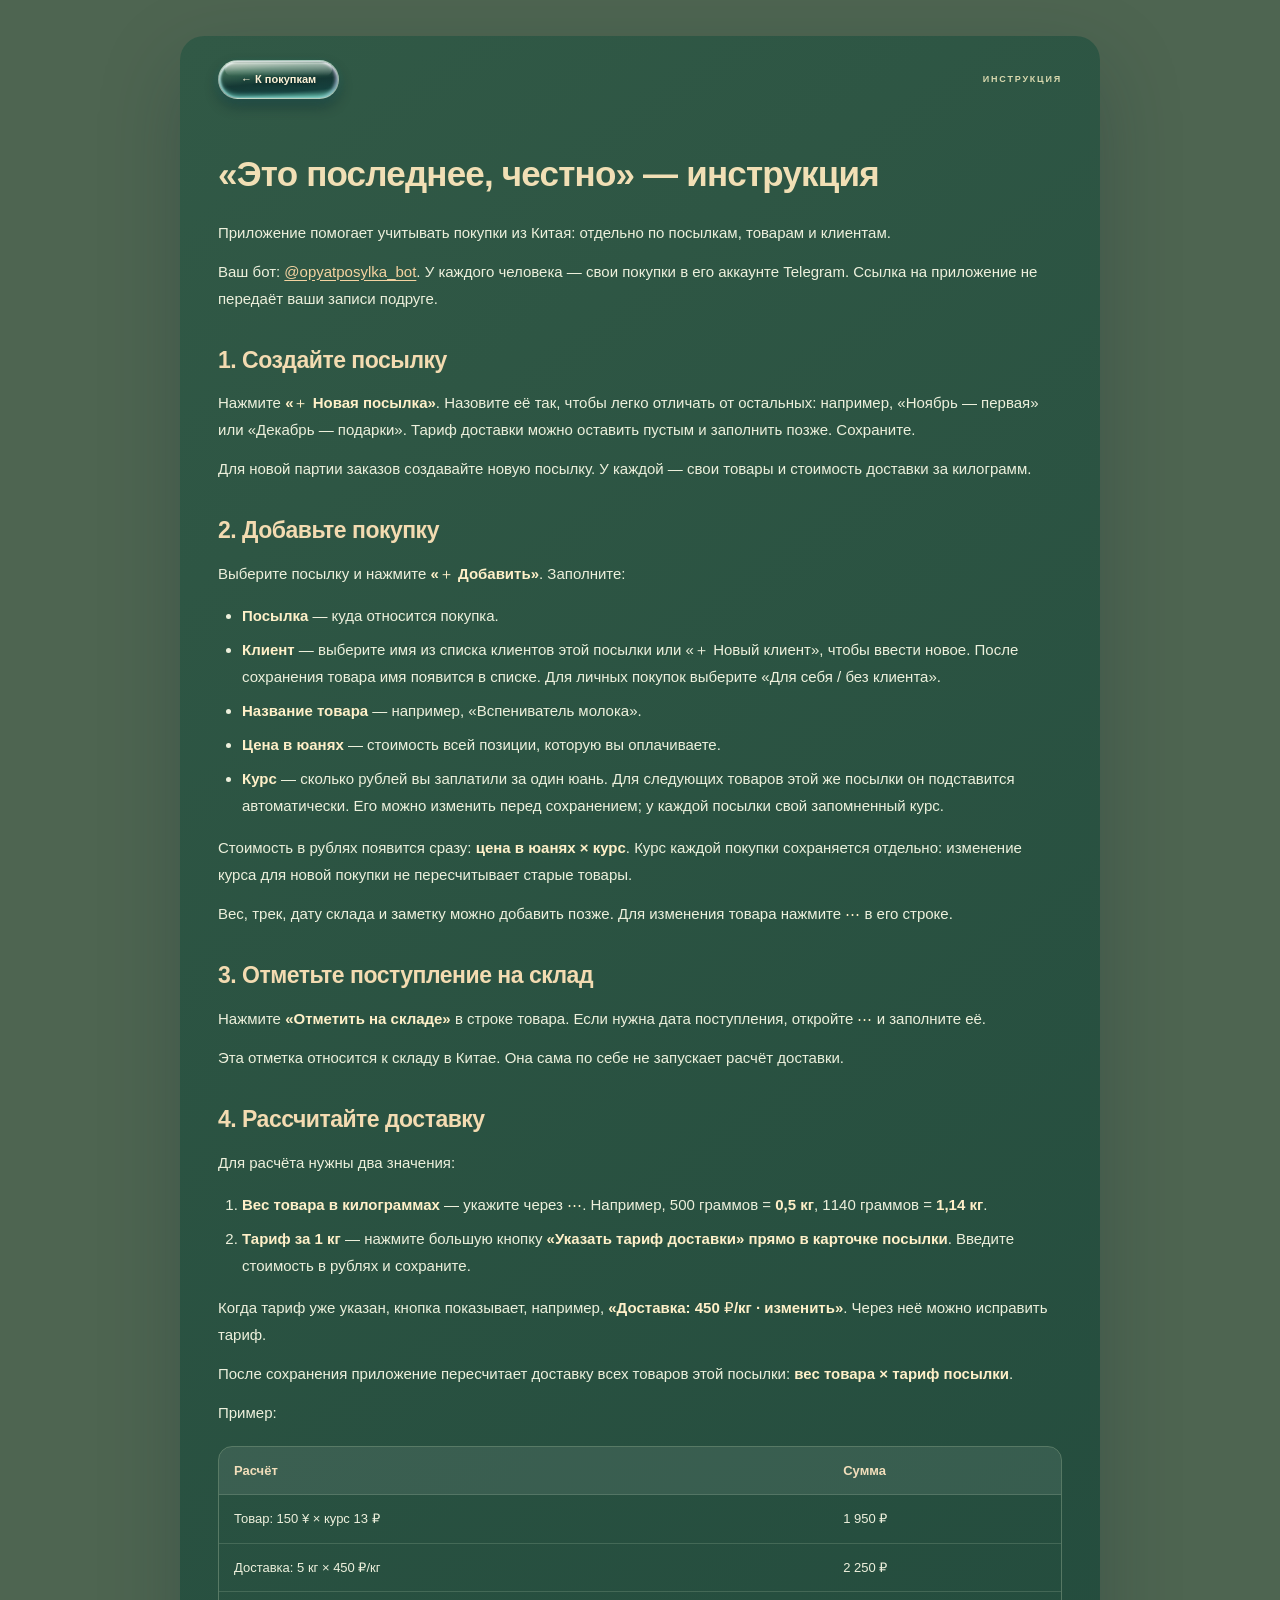
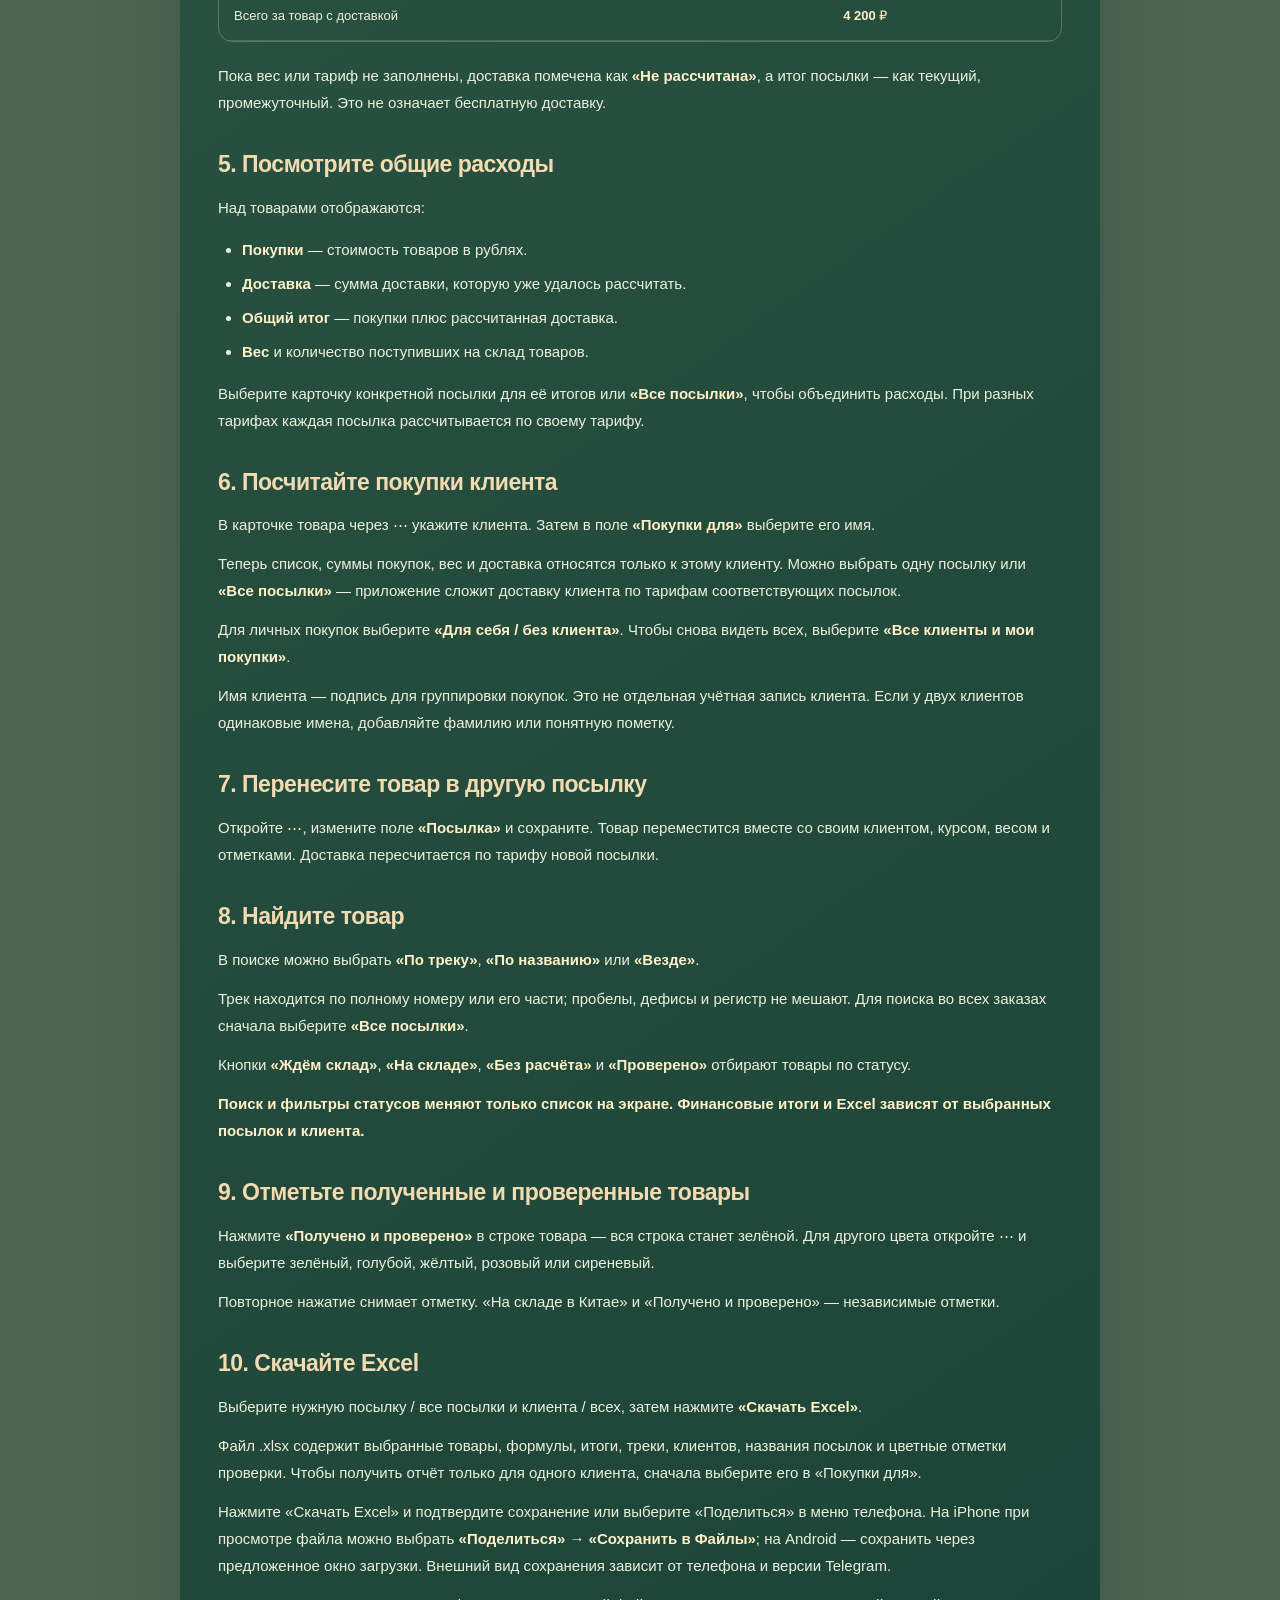
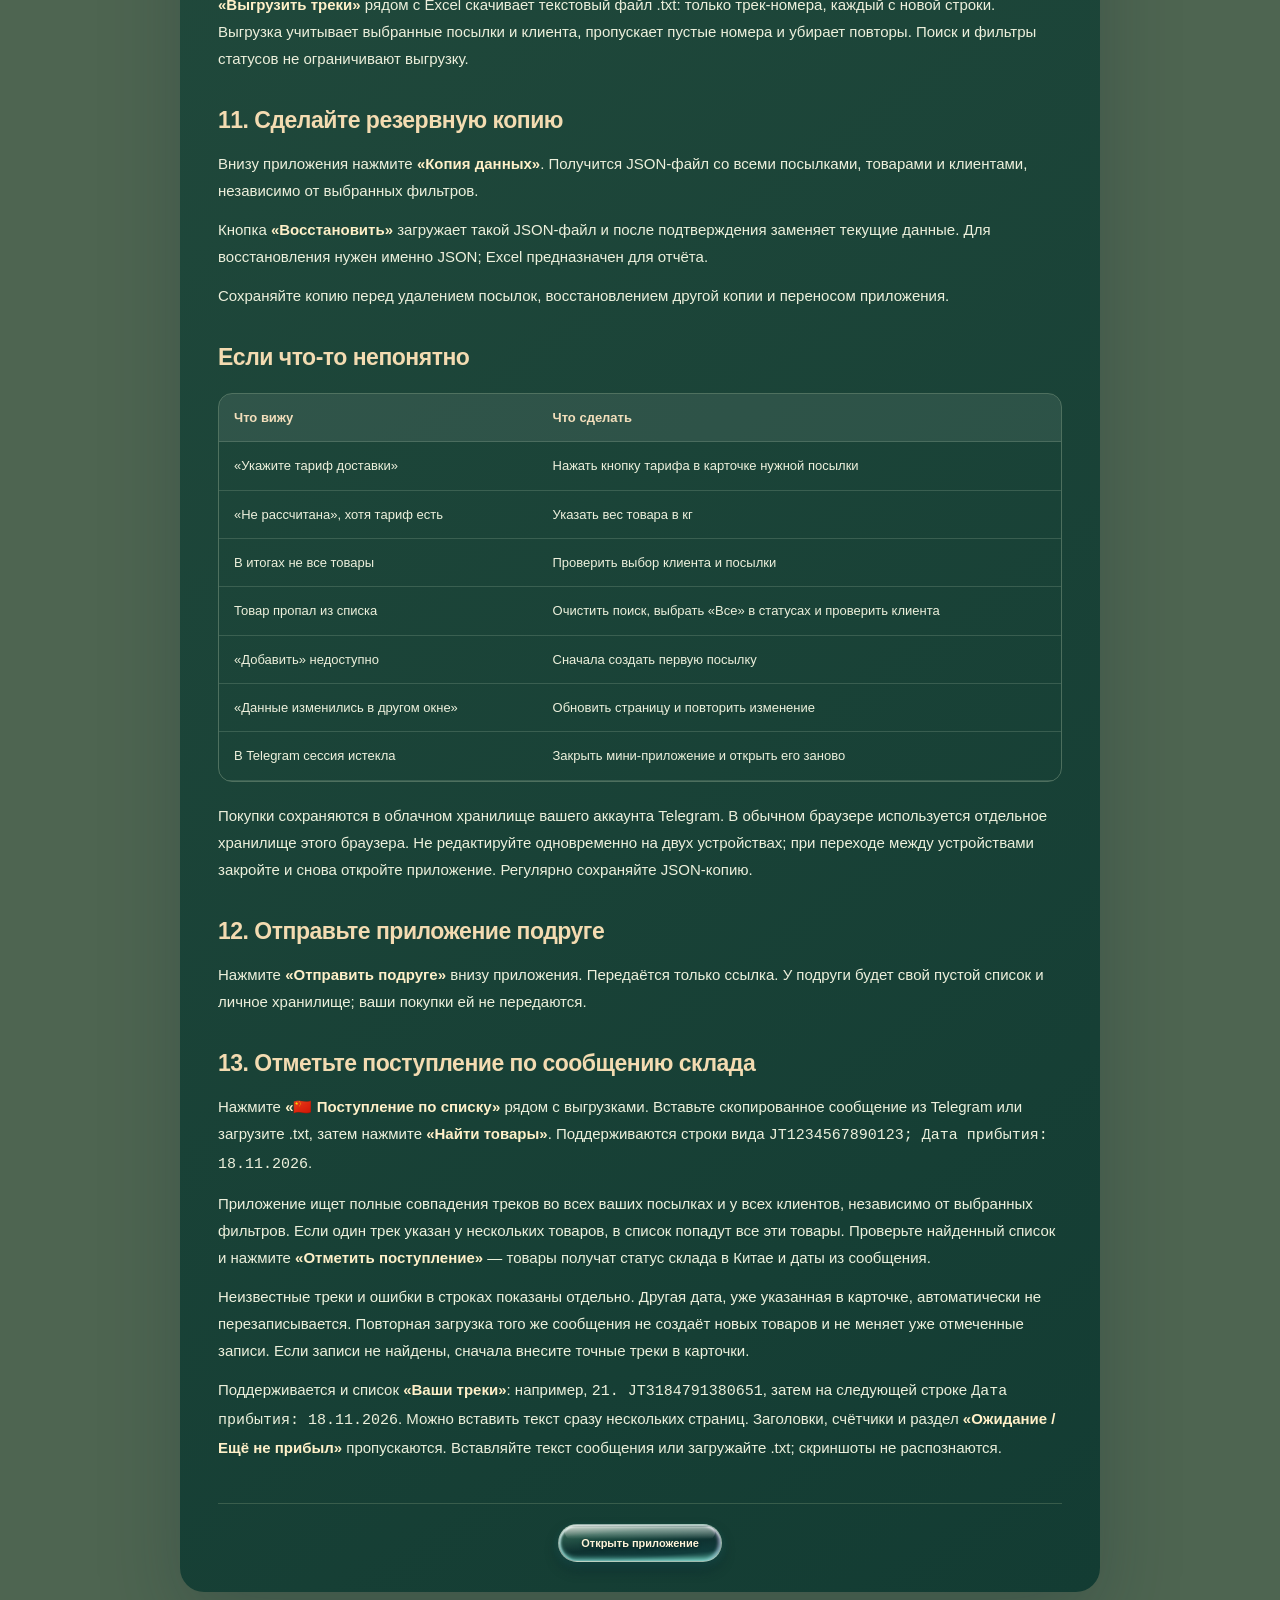
==== commit 98bb4b44: "Support paginated warehouse track lists with dates on separate lines" ====
--- a/docs/help.html
+++ b/docs/help.html
@@ -1 +1 @@
-<!doctype html><html lang="ru"><head><meta charset="utf-8"><meta name="viewport" content="width=device-width,initial-scale=1"><title>Инструкция · Это последнее, честно</title><link rel="stylesheet" href="./style.css?v=20261122-defaults"></head><body><main class="guide-main"><header><a class="hero-link" href="./">← К покупкам</a><span class="eyebrow">ИНСТРУКЦИЯ</span></header><article class="guide-content"><h1>«Это последнее, честно» — инструкция</h1><p>Приложение помогает учитывать покупки из Китая: отдельно по посылкам, товарам и клиентам.</p><p>Ваш бот: <a href="https://t.me/opyatposylka_bot" target="_blank" rel="noopener">@opyatposylka_bot</a>. У каждого человека — свои покупки в его аккаунте Telegram. Ссылка на приложение не передаёт ваши записи подруге.</p><h2>1. Создайте посылку</h2><p>Нажмите <strong>«＋ Новая посылка»</strong>. Назовите её так, чтобы легко отличать от остальных: например, «Ноябрь — первая» или «Декабрь — подарки». Тариф доставки можно оставить пустым и заполнить позже. Сохраните.</p><p>Для новой партии заказов создавайте новую посылку. У каждой — свои товары и стоимость доставки за килограмм.</p><h2>2. Добавьте покупку</h2><p>Выберите посылку и нажмите <strong>«＋ Добавить»</strong>. Заполните:</p><ul><li><strong>Посылка</strong> — куда относится покупка.</li><li><strong>Клиент</strong> — выберите имя из списка клиентов этой посылки или «＋ Новый клиент», чтобы ввести новое. После сохранения товара имя появится в списке. Для личных покупок выберите «Для себя / без клиента».</li><li><strong>Название товара</strong> — например, «Вспениватель молока».</li><li><strong>Цена в юанях</strong> — стоимость всей позиции, которую вы оплачиваете.</li><li><strong>Курс</strong> — сколько рублей вы заплатили за один юань. Для следующих товаров этой же посылки он подставится автоматически. Его можно изменить перед сохранением; у каждой посылки свой запомненный курс.</li></ul><p>Стоимость в рублях появится сразу: <strong>цена в юанях × курс</strong>. Курс каждой покупки сохраняется отдельно: изменение курса для новой покупки не пересчитывает старые товары.</p><p>Вес, трек, дату склада и заметку можно добавить позже. Для изменения товара нажмите <strong>⋯</strong> в его строке.</p><h2>3. Отметьте поступление на склад</h2><p>Нажмите <strong>«Отметить на складе»</strong> в строке товара. Если нужна дата поступления, откройте <strong>⋯</strong> и заполните её.</p><p>Эта отметка относится к складу в Китае. Она сама по себе не запускает расчёт доставки.</p><h2>4. Рассчитайте доставку</h2><p>Для расчёта нужны два значения:</p><ol><li><strong>Вес товара в килограммах</strong> — укажите через <strong>⋯</strong>. Например, 500 граммов = <strong>0,5 кг</strong>, 1140 граммов = <strong>1,14 кг</strong>.</li><li><strong>Тариф за 1 кг</strong> — нажмите большую кнопку <strong>«Указать тариф доставки» прямо в карточке посылки</strong>. Введите стоимость в рублях и сохраните.</li></ol><p>Когда тариф уже указан, кнопка показывает, например, <strong>«Доставка: 450 ₽/кг · изменить»</strong>. Через неё можно исправить тариф.</p><p>После сохранения приложение пересчитает доставку всех товаров этой посылки: <strong>вес товара × тариф посылки</strong>.</p><p>Пример:</p><div class="guide-table"><table><thead><tr><th>Расчёт</th><th>Сумма</th></tr></thead><tbody><tr><td>Товар: 150 ¥ × курс 13 ₽</td><td>1 950 ₽</td></tr><tr><td>Доставка: 5 кг × 450 ₽/кг</td><td>2 250 ₽</td></tr><tr><td>Всего за товар с доставкой</td><td><strong>4 200 ₽</strong></td></tr></tbody></table></div><p>Пока вес или тариф не заполнены, доставка помечена как <strong>«Не рассчитана»</strong>, а итог посылки — как текущий, промежуточный. Это не означает бесплатную доставку.</p><h2>5. Посмотрите общие расходы</h2><p>Над товарами отображаются:</p><ul><li><strong>Покупки</strong> — стоимость товаров в рублях.</li><li><strong>Доставка</strong> — сумма доставки, которую уже удалось рассчитать.</li><li><strong>Общий итог</strong> — покупки плюс рассчитанная доставка.</li><li><strong>Вес</strong> и количество поступивших на склад товаров.</li></ul><p>Выберите карточку конкретной посылки для её итогов или <strong>«Все посылки»</strong>, чтобы объединить расходы. При разных тарифах каждая посылка рассчитывается по своему тарифу.</p><h2>6. Посчитайте покупки клиента</h2><p>В карточке товара через <strong>⋯</strong> укажите клиента. Затем в поле <strong>«Покупки для»</strong> выберите его имя.</p><p>Теперь список, суммы покупок, вес и доставка относятся только к этому клиенту. Можно выбрать одну посылку или <strong>«Все посылки»</strong> — приложение сложит доставку клиента по тарифам соответствующих посылок.</p><p>Для личных покупок выберите <strong>«Для себя / без клиента»</strong>. Чтобы снова видеть всех, выберите <strong>«Все клиенты и мои покупки»</strong>.</p><p>Имя клиента — подпись для группировки покупок. Это не отдельная учётная запись клиента. Если у двух клиентов одинаковые имена, добавляйте фамилию или понятную пометку.</p><h2>7. Перенесите товар в другую посылку</h2><p>Откройте <strong>⋯</strong>, измените поле <strong>«Посылка»</strong> и сохраните. Товар переместится вместе со своим клиентом, курсом, весом и отметками. Доставка пересчитается по тарифу новой посылки.</p><h2>8. Найдите товар</h2><p>В поиске можно выбрать <strong>«По треку»</strong>, <strong>«По названию»</strong> или <strong>«Везде»</strong>.</p><p>Трек находится по полному номеру или его части; пробелы, дефисы и регистр не мешают. Для поиска во всех заказах сначала выберите <strong>«Все посылки»</strong>.</p><p>Кнопки <strong>«Ждём склад»</strong>, <strong>«На складе»</strong>, <strong>«Без расчёта»</strong> и <strong>«Проверено»</strong> отбирают товары по статусу.</p><p><strong>Поиск и фильтры статусов меняют только список на экране. Финансовые итоги и Excel зависят от выбранных посылок и клиента.</strong></p><h2>9. Отметьте полученные и проверенные товары</h2><p>Нажмите <strong>«Получено и проверено»</strong> в строке товара — вся строка станет зелёной. Для другого цвета откройте <strong>⋯</strong> и выберите зелёный, голубой, жёлтый, розовый или сиреневый.</p><p>Повторное нажатие снимает отметку. «На складе в Китае» и «Получено и проверено» — независимые отметки.</p><h2>10. Скачайте Excel</h2><p>Выберите нужную посылку / все посылки и клиента / всех, затем нажмите <strong>«Скачать Excel»</strong>.</p><p>Файл .xlsx содержит выбранные товары, формулы, итоги, треки, клиентов, названия посылок и цветные отметки проверки. Чтобы получить отчёт только для одного клиента, сначала выберите его в «Покупки для».</p><p>Нажмите «Скачать Excel» и подтвердите сохранение или выберите «Поделиться» в меню телефона. На iPhone при просмотре файла можно выбрать <strong>«Поделиться» → «Сохранить в Файлы»</strong>; на Android — сохранить через предложенное окно загрузки. Внешний вид сохранения зависит от телефона и версии Telegram.</p><p><strong>«Выгрузить треки»</strong> рядом с Excel скачивает текстовый файл .txt: только трек-номера, каждый с новой строки. Выгрузка учитывает выбранные посылки и клиента, пропускает пустые номера и убирает повторы. Поиск и фильтры статусов не ограничивают выгрузку.</p><h2>11. Сделайте резервную копию</h2><p>Внизу приложения нажмите <strong>«Копия данных»</strong>. Получится JSON-файл со всеми посылками, товарами и клиентами, независимо от выбранных фильтров.</p><p>Кнопка <strong>«Восстановить»</strong> загружает такой JSON-файл и после подтверждения заменяет текущие данные. Для восстановления нужен именно JSON; Excel предназначен для отчёта.</p><p>Сохраняйте копию перед удалением посылок, восстановлением другой копии и переносом приложения.</p><h2>Если что-то непонятно</h2><div class="guide-table"><table><thead><tr><th>Что вижу</th><th>Что сделать</th></tr></thead><tbody><tr><td>«Укажите тариф доставки»</td><td>Нажать кнопку тарифа в карточке нужной посылки</td></tr><tr><td>«Не рассчитана», хотя тариф есть</td><td>Указать вес товара в кг</td></tr><tr><td>В итогах не все товары</td><td>Проверить выбор клиента и посылки</td></tr><tr><td>Товар пропал из списка</td><td>Очистить поиск, выбрать «Все» в статусах и проверить клиента</td></tr><tr><td>«Добавить» недоступно</td><td>Сначала создать первую посылку</td></tr><tr><td>«Данные изменились в другом окне»</td><td>Обновить страницу и повторить изменение</td></tr><tr><td>В Telegram сессия истекла</td><td>Закрыть мини-приложение и открыть его заново</td></tr></tbody></table></div><p>Покупки сохраняются в облачном хранилище вашего аккаунта Telegram. В обычном браузере используется отдельное хранилище этого браузера. Не редактируйте одновременно на двух устройствах; при переходе между устройствами закройте и снова откройте приложение. Регулярно сохраняйте JSON-копию.</p><h2>12. Отправьте приложение подруге</h2><p>Нажмите <strong>«Отправить подруге»</strong> внизу приложения. Передаётся только ссылка. У подруги будет свой пустой список и личное хранилище; ваши покупки ей не передаются.</p><h2>13. Отметьте поступление по сообщению склада</h2><p>Нажмите <strong>«🇨🇳 Поступление по списку»</strong> рядом с выгрузками. Вставьте скопированное сообщение из Telegram или загрузите .txt, затем нажмите <strong>«Найти товары»</strong>. Поддерживаются строки вида <code>JT1234567890123; Дата прибытия: 18.11.2026</code>.</p><p>Приложение ищет полные совпадения треков во всех ваших посылках и у всех клиентов, независимо от выбранных фильтров. Если один трек указан у нескольких товаров, в список попадут все эти товары. Проверьте найденный список и нажмите <strong>«Отметить поступление»</strong> — товары получат статус склада в Китае и даты из сообщения.</p><p>Неизвестные треки и ошибки в строках показаны отдельно. Другая дата, уже указанная в карточке, автоматически не перезаписывается. Повторная загрузка того же сообщения не создаёт новых товаров и не меняет уже отмеченные записи. Если записи не найдены, сначала внесите точные треки в карточки.</p></article><footer><a class="hero-link" href="./">Открыть приложение</a></footer></main></body></html>+<!doctype html><html lang="ru"><head><meta charset="utf-8"><meta name="viewport" content="width=device-width,initial-scale=1"><title>Инструкция · Это последнее, честно</title><link rel="stylesheet" href="./style.css?v=20261122-defaults"></head><body><main class="guide-main"><header><a class="hero-link" href="./">← К покупкам</a><span class="eyebrow">ИНСТРУКЦИЯ</span></header><article class="guide-content"><h1>«Это последнее, честно» — инструкция</h1><p>Приложение помогает учитывать покупки из Китая: отдельно по посылкам, товарам и клиентам.</p><p>Ваш бот: <a href="https://t.me/opyatposylka_bot" target="_blank" rel="noopener">@opyatposylka_bot</a>. У каждого человека — свои покупки в его аккаунте Telegram. Ссылка на приложение не передаёт ваши записи подруге.</p><h2>1. Создайте посылку</h2><p>Нажмите <strong>«＋ Новая посылка»</strong>. Назовите её так, чтобы легко отличать от остальных: например, «Ноябрь — первая» или «Декабрь — подарки». Тариф доставки можно оставить пустым и заполнить позже. Сохраните.</p><p>Для новой партии заказов создавайте новую посылку. У каждой — свои товары и стоимость доставки за килограмм.</p><h2>2. Добавьте покупку</h2><p>Выберите посылку и нажмите <strong>«＋ Добавить»</strong>. Заполните:</p><ul><li><strong>Посылка</strong> — куда относится покупка.</li><li><strong>Клиент</strong> — выберите имя из списка клиентов этой посылки или «＋ Новый клиент», чтобы ввести новое. После сохранения товара имя появится в списке. Для личных покупок выберите «Для себя / без клиента».</li><li><strong>Название товара</strong> — например, «Вспениватель молока».</li><li><strong>Цена в юанях</strong> — стоимость всей позиции, которую вы оплачиваете.</li><li><strong>Курс</strong> — сколько рублей вы заплатили за один юань. Для следующих товаров этой же посылки он подставится автоматически. Его можно изменить перед сохранением; у каждой посылки свой запомненный курс.</li></ul><p>Стоимость в рублях появится сразу: <strong>цена в юанях × курс</strong>. Курс каждой покупки сохраняется отдельно: изменение курса для новой покупки не пересчитывает старые товары.</p><p>Вес, трек, дату склада и заметку можно добавить позже. Для изменения товара нажмите <strong>⋯</strong> в его строке.</p><h2>3. Отметьте поступление на склад</h2><p>Нажмите <strong>«Отметить на складе»</strong> в строке товара. Если нужна дата поступления, откройте <strong>⋯</strong> и заполните её.</p><p>Эта отметка относится к складу в Китае. Она сама по себе не запускает расчёт доставки.</p><h2>4. Рассчитайте доставку</h2><p>Для расчёта нужны два значения:</p><ol><li><strong>Вес товара в килограммах</strong> — укажите через <strong>⋯</strong>. Например, 500 граммов = <strong>0,5 кг</strong>, 1140 граммов = <strong>1,14 кг</strong>.</li><li><strong>Тариф за 1 кг</strong> — нажмите большую кнопку <strong>«Указать тариф доставки» прямо в карточке посылки</strong>. Введите стоимость в рублях и сохраните.</li></ol><p>Когда тариф уже указан, кнопка показывает, например, <strong>«Доставка: 450 ₽/кг · изменить»</strong>. Через неё можно исправить тариф.</p><p>После сохранения приложение пересчитает доставку всех товаров этой посылки: <strong>вес товара × тариф посылки</strong>.</p><p>Пример:</p><div class="guide-table"><table><thead><tr><th>Расчёт</th><th>Сумма</th></tr></thead><tbody><tr><td>Товар: 150 ¥ × курс 13 ₽</td><td>1 950 ₽</td></tr><tr><td>Доставка: 5 кг × 450 ₽/кг</td><td>2 250 ₽</td></tr><tr><td>Всего за товар с доставкой</td><td><strong>4 200 ₽</strong></td></tr></tbody></table></div><p>Пока вес или тариф не заполнены, доставка помечена как <strong>«Не рассчитана»</strong>, а итог посылки — как текущий, промежуточный. Это не означает бесплатную доставку.</p><h2>5. Посмотрите общие расходы</h2><p>Над товарами отображаются:</p><ul><li><strong>Покупки</strong> — стоимость товаров в рублях.</li><li><strong>Доставка</strong> — сумма доставки, которую уже удалось рассчитать.</li><li><strong>Общий итог</strong> — покупки плюс рассчитанная доставка.</li><li><strong>Вес</strong> и количество поступивших на склад товаров.</li></ul><p>Выберите карточку конкретной посылки для её итогов или <strong>«Все посылки»</strong>, чтобы объединить расходы. При разных тарифах каждая посылка рассчитывается по своему тарифу.</p><h2>6. Посчитайте покупки клиента</h2><p>В карточке товара через <strong>⋯</strong> укажите клиента. Затем в поле <strong>«Покупки для»</strong> выберите его имя.</p><p>Теперь список, суммы покупок, вес и доставка относятся только к этому клиенту. Можно выбрать одну посылку или <strong>«Все посылки»</strong> — приложение сложит доставку клиента по тарифам соответствующих посылок.</p><p>Для личных покупок выберите <strong>«Для себя / без клиента»</strong>. Чтобы снова видеть всех, выберите <strong>«Все клиенты и мои покупки»</strong>.</p><p>Имя клиента — подпись для группировки покупок. Это не отдельная учётная запись клиента. Если у двух клиентов одинаковые имена, добавляйте фамилию или понятную пометку.</p><h2>7. Перенесите товар в другую посылку</h2><p>Откройте <strong>⋯</strong>, измените поле <strong>«Посылка»</strong> и сохраните. Товар переместится вместе со своим клиентом, курсом, весом и отметками. Доставка пересчитается по тарифу новой посылки.</p><h2>8. Найдите товар</h2><p>В поиске можно выбрать <strong>«По треку»</strong>, <strong>«По названию»</strong> или <strong>«Везде»</strong>.</p><p>Трек находится по полному номеру или его части; пробелы, дефисы и регистр не мешают. Для поиска во всех заказах сначала выберите <strong>«Все посылки»</strong>.</p><p>Кнопки <strong>«Ждём склад»</strong>, <strong>«На складе»</strong>, <strong>«Без расчёта»</strong> и <strong>«Проверено»</strong> отбирают товары по статусу.</p><p><strong>Поиск и фильтры статусов меняют только список на экране. Финансовые итоги и Excel зависят от выбранных посылок и клиента.</strong></p><h2>9. Отметьте полученные и проверенные товары</h2><p>Нажмите <strong>«Получено и проверено»</strong> в строке товара — вся строка станет зелёной. Для другого цвета откройте <strong>⋯</strong> и выберите зелёный, голубой, жёлтый, розовый или сиреневый.</p><p>Повторное нажатие снимает отметку. «На складе в Китае» и «Получено и проверено» — независимые отметки.</p><h2>10. Скачайте Excel</h2><p>Выберите нужную посылку / все посылки и клиента / всех, затем нажмите <strong>«Скачать Excel»</strong>.</p><p>Файл .xlsx содержит выбранные товары, формулы, итоги, треки, клиентов, названия посылок и цветные отметки проверки. Чтобы получить отчёт только для одного клиента, сначала выберите его в «Покупки для».</p><p>Нажмите «Скачать Excel» и подтвердите сохранение или выберите «Поделиться» в меню телефона. На iPhone при просмотре файла можно выбрать <strong>«Поделиться» → «Сохранить в Файлы»</strong>; на Android — сохранить через предложенное окно загрузки. Внешний вид сохранения зависит от телефона и версии Telegram.</p><p><strong>«Выгрузить треки»</strong> рядом с Excel скачивает текстовый файл .txt: только трек-номера, каждый с новой строки. Выгрузка учитывает выбранные посылки и клиента, пропускает пустые номера и убирает повторы. Поиск и фильтры статусов не ограничивают выгрузку.</p><h2>11. Сделайте резервную копию</h2><p>Внизу приложения нажмите <strong>«Копия данных»</strong>. Получится JSON-файл со всеми посылками, товарами и клиентами, независимо от выбранных фильтров.</p><p>Кнопка <strong>«Восстановить»</strong> загружает такой JSON-файл и после подтверждения заменяет текущие данные. Для восстановления нужен именно JSON; Excel предназначен для отчёта.</p><p>Сохраняйте копию перед удалением посылок, восстановлением другой копии и переносом приложения.</p><h2>Если что-то непонятно</h2><div class="guide-table"><table><thead><tr><th>Что вижу</th><th>Что сделать</th></tr></thead><tbody><tr><td>«Укажите тариф доставки»</td><td>Нажать кнопку тарифа в карточке нужной посылки</td></tr><tr><td>«Не рассчитана», хотя тариф есть</td><td>Указать вес товара в кг</td></tr><tr><td>В итогах не все товары</td><td>Проверить выбор клиента и посылки</td></tr><tr><td>Товар пропал из списка</td><td>Очистить поиск, выбрать «Все» в статусах и проверить клиента</td></tr><tr><td>«Добавить» недоступно</td><td>Сначала создать первую посылку</td></tr><tr><td>«Данные изменились в другом окне»</td><td>Обновить страницу и повторить изменение</td></tr><tr><td>В Telegram сессия истекла</td><td>Закрыть мини-приложение и открыть его заново</td></tr></tbody></table></div><p>Покупки сохраняются в облачном хранилище вашего аккаунта Telegram. В обычном браузере используется отдельное хранилище этого браузера. Не редактируйте одновременно на двух устройствах; при переходе между устройствами закройте и снова откройте приложение. Регулярно сохраняйте JSON-копию.</p><h2>12. Отправьте приложение подруге</h2><p>Нажмите <strong>«Отправить подруге»</strong> внизу приложения. Передаётся только ссылка. У подруги будет свой пустой список и личное хранилище; ваши покупки ей не передаются.</p><h2>13. Отметьте поступление по сообщению склада</h2><p>Нажмите <strong>«🇨🇳 Поступление по списку»</strong> рядом с выгрузками. Вставьте скопированное сообщение из Telegram или загрузите .txt, затем нажмите <strong>«Найти товары»</strong>. Поддерживаются строки вида <code>JT1234567890123; Дата прибытия: 18.11.2026</code>.</p><p>Приложение ищет полные совпадения треков во всех ваших посылках и у всех клиентов, независимо от выбранных фильтров. Если один трек указан у нескольких товаров, в список попадут все эти товары. Проверьте найденный список и нажмите <strong>«Отметить поступление»</strong> — товары получат статус склада в Китае и даты из сообщения.</p><p>Неизвестные треки и ошибки в строках показаны отдельно. Другая дата, уже указанная в карточке, автоматически не перезаписывается. Повторная загрузка того же сообщения не создаёт новых товаров и не меняет уже отмеченные записи. Если записи не найдены, сначала внесите точные треки в карточки.</p><p>Поддерживается и список <strong>«Ваши треки»</strong>: например, <code>21. JT3184791380651</code>, затем на следующей строке <code>Дата прибытия: 18.11.2026</code>. Можно вставить текст сразу нескольких страниц. Заголовки, счётчики и раздел <strong>«Ожидание / Ещё не прибыл»</strong> пропускаются. Вставляйте текст сообщения или загружайте .txt; скриншоты не распознаются.</p></article><footer><a class="hero-link" href="./">Открыть приложение</a></footer></main></body></html>
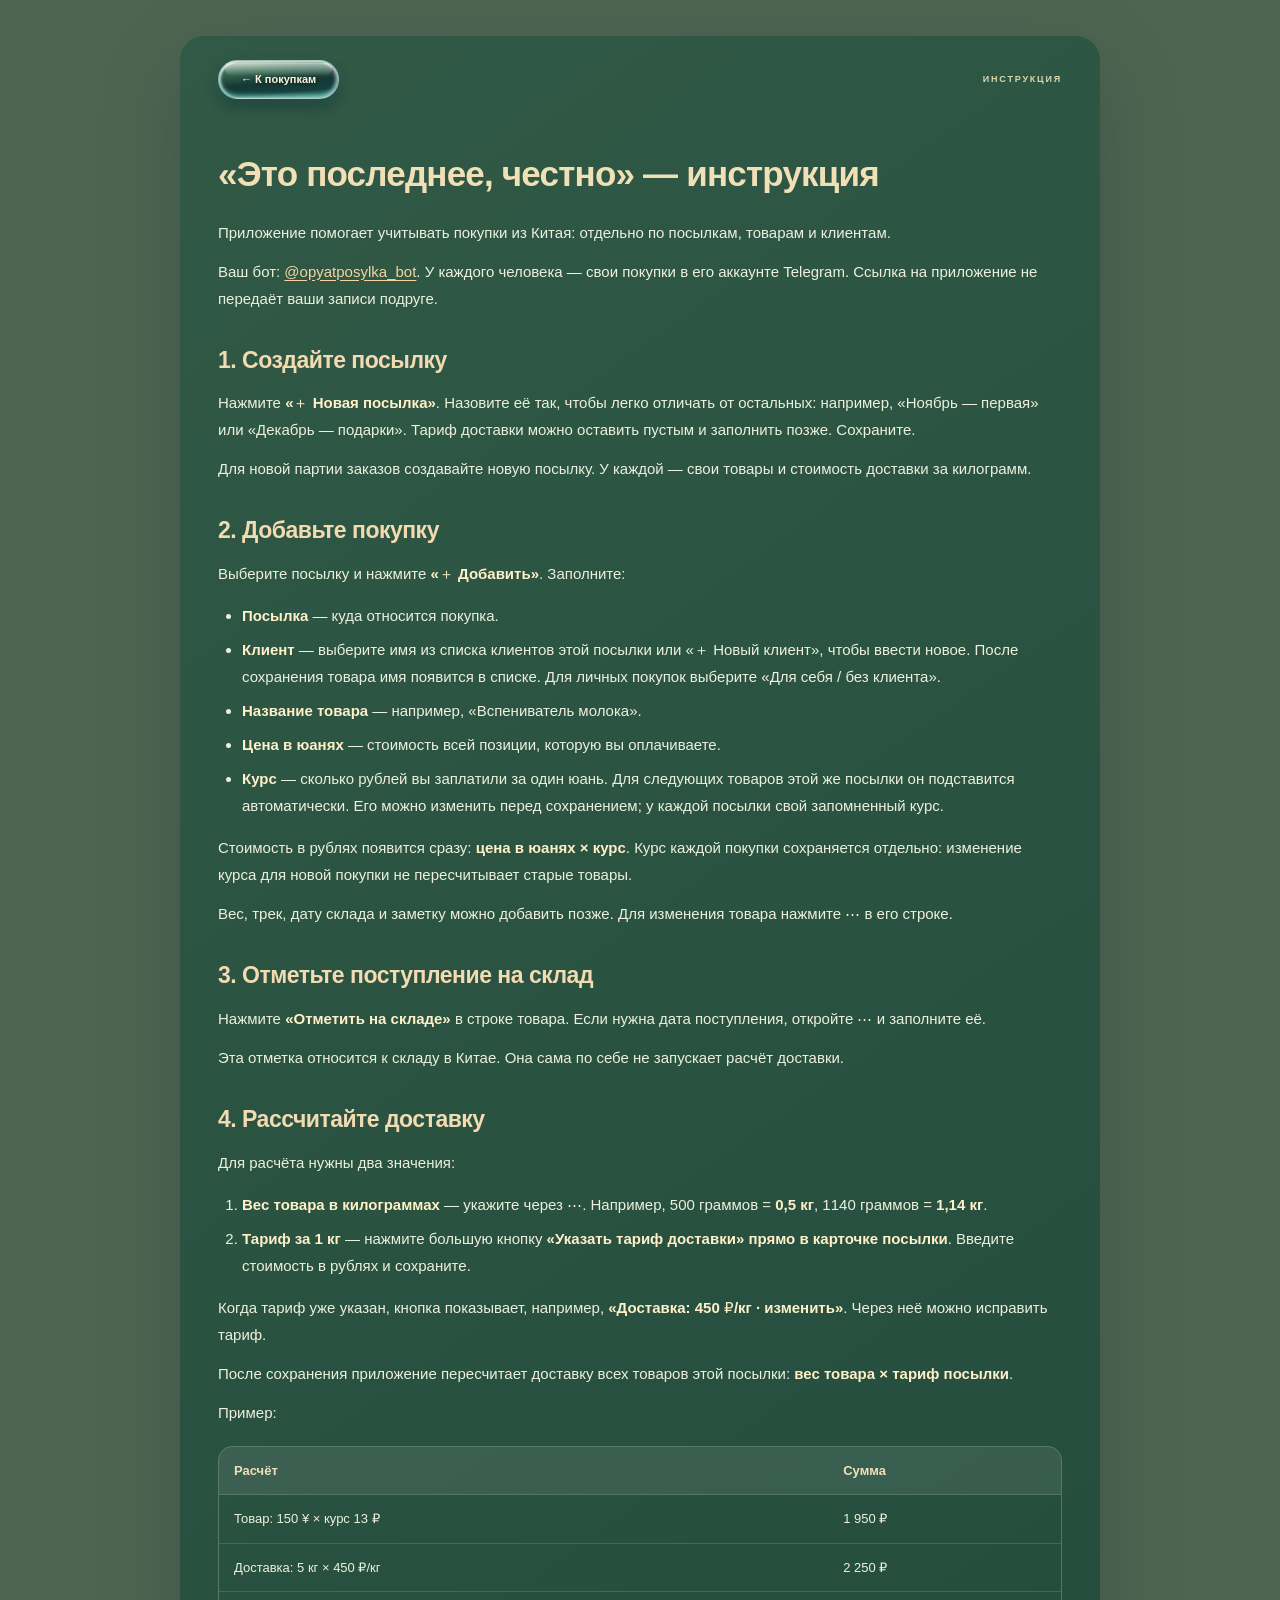
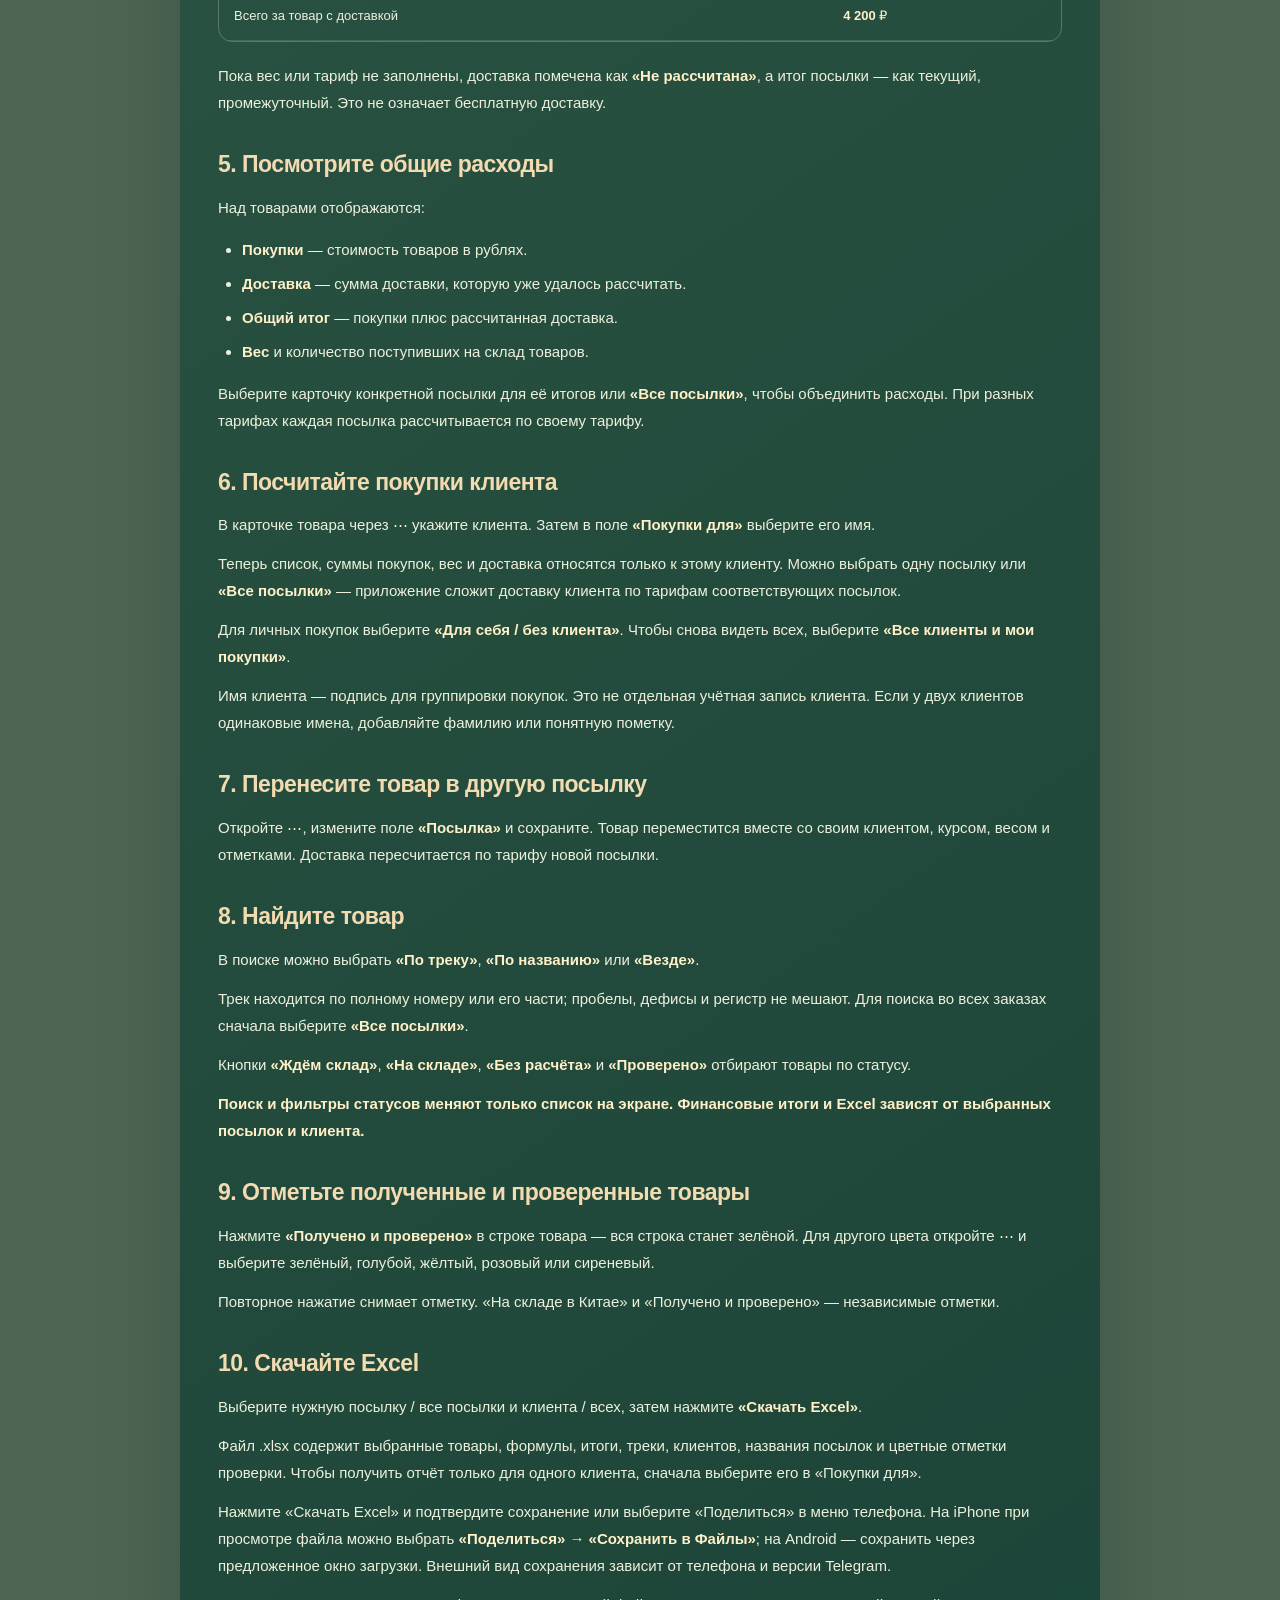
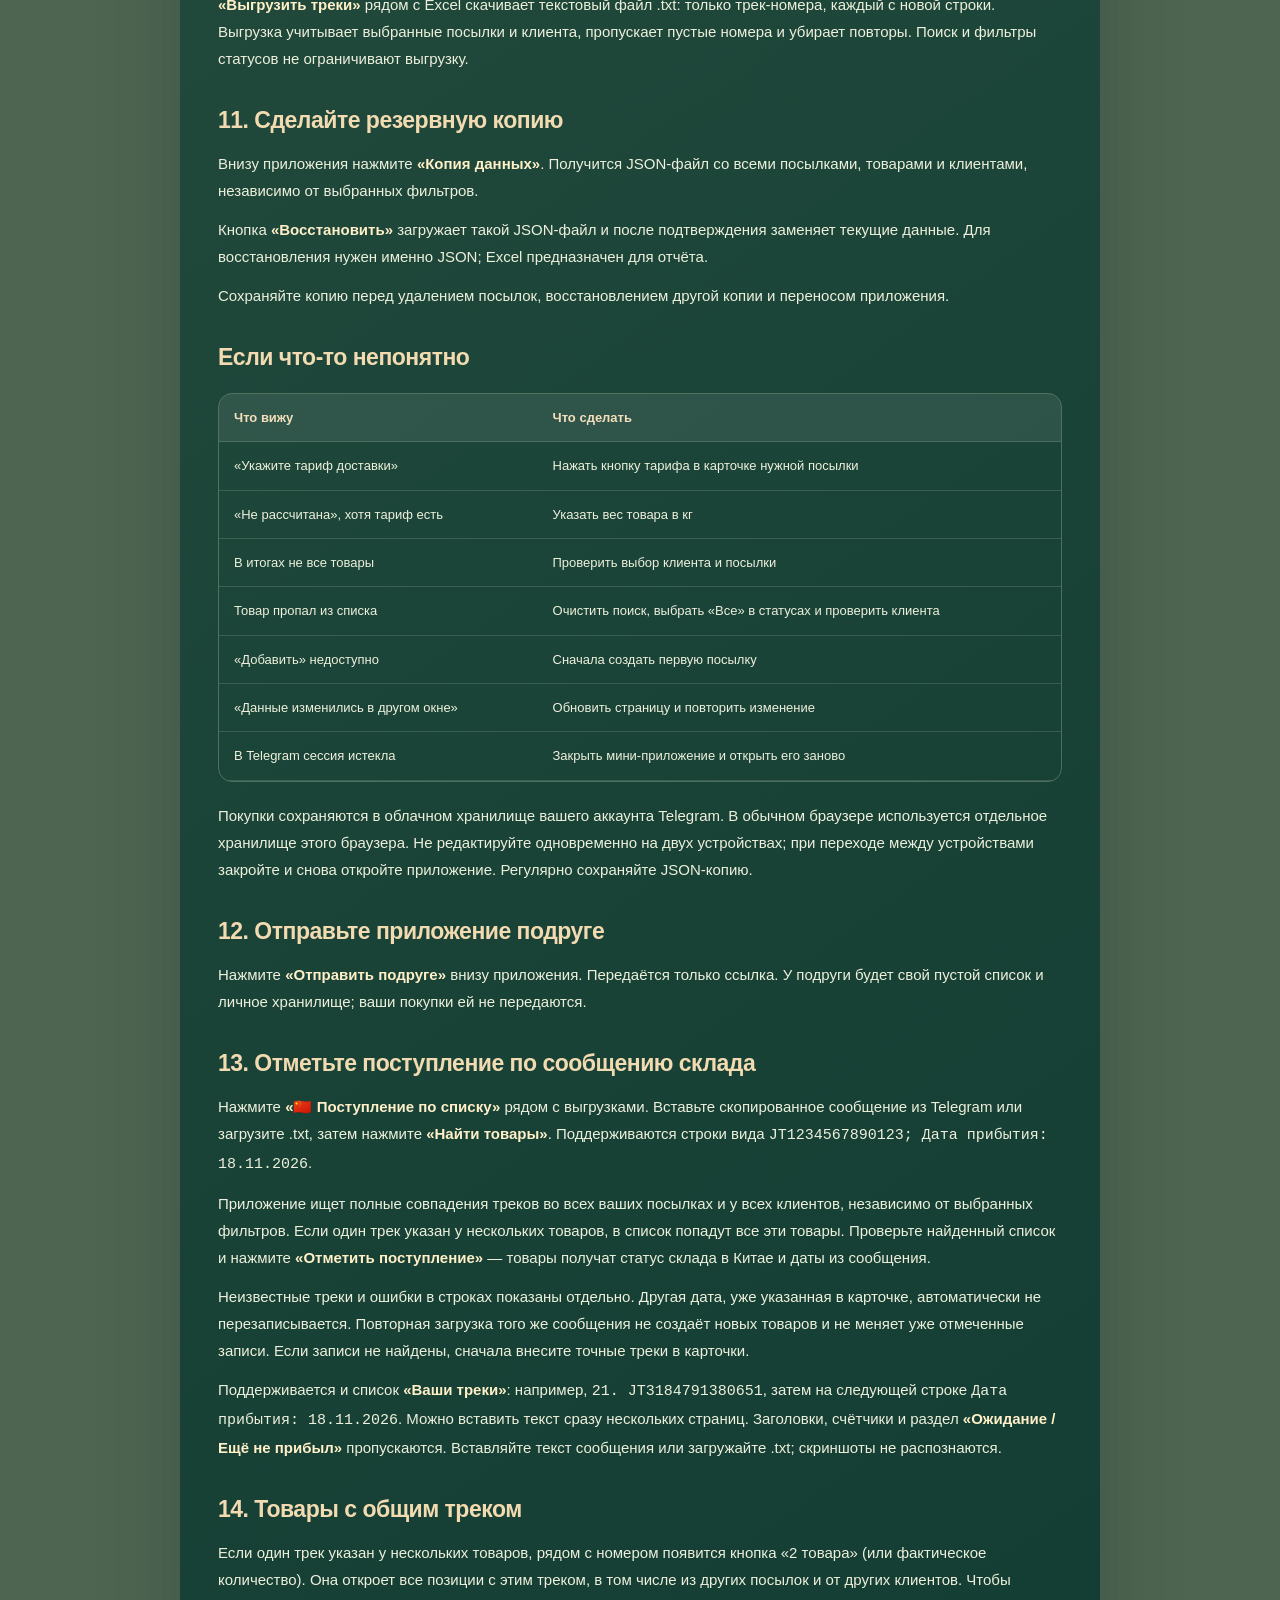
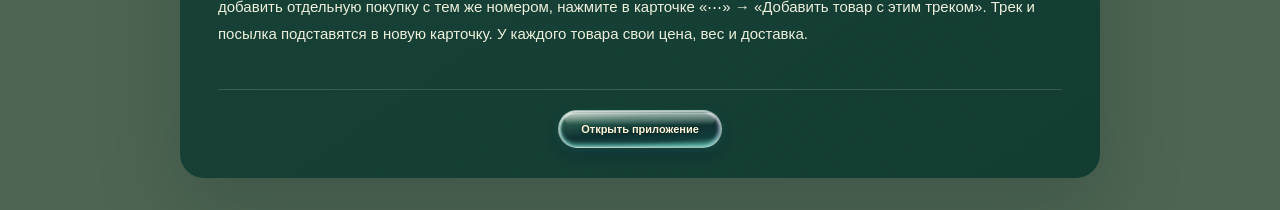
==== commit 26961e0f: "Group product cards by shared tracking number" ====
--- a/docs/help.html
+++ b/docs/help.html
@@ -1 +1 @@
-<!doctype html><html lang="ru"><head><meta charset="utf-8"><meta name="viewport" content="width=device-width,initial-scale=1"><title>Инструкция · Это последнее, честно</title><link rel="stylesheet" href="./style.css?v=20261122-defaults"></head><body><main class="guide-main"><header><a class="hero-link" href="./">← К покупкам</a><span class="eyebrow">ИНСТРУКЦИЯ</span></header><article class="guide-content"><h1>«Это последнее, честно» — инструкция</h1><p>Приложение помогает учитывать покупки из Китая: отдельно по посылкам, товарам и клиентам.</p><p>Ваш бот: <a href="https://t.me/opyatposylka_bot" target="_blank" rel="noopener">@opyatposylka_bot</a>. У каждого человека — свои покупки в его аккаунте Telegram. Ссылка на приложение не передаёт ваши записи подруге.</p><h2>1. Создайте посылку</h2><p>Нажмите <strong>«＋ Новая посылка»</strong>. Назовите её так, чтобы легко отличать от остальных: например, «Ноябрь — первая» или «Декабрь — подарки». Тариф доставки можно оставить пустым и заполнить позже. Сохраните.</p><p>Для новой партии заказов создавайте новую посылку. У каждой — свои товары и стоимость доставки за килограмм.</p><h2>2. Добавьте покупку</h2><p>Выберите посылку и нажмите <strong>«＋ Добавить»</strong>. Заполните:</p><ul><li><strong>Посылка</strong> — куда относится покупка.</li><li><strong>Клиент</strong> — выберите имя из списка клиентов этой посылки или «＋ Новый клиент», чтобы ввести новое. После сохранения товара имя появится в списке. Для личных покупок выберите «Для себя / без клиента».</li><li><strong>Название товара</strong> — например, «Вспениватель молока».</li><li><strong>Цена в юанях</strong> — стоимость всей позиции, которую вы оплачиваете.</li><li><strong>Курс</strong> — сколько рублей вы заплатили за один юань. Для следующих товаров этой же посылки он подставится автоматически. Его можно изменить перед сохранением; у каждой посылки свой запомненный курс.</li></ul><p>Стоимость в рублях появится сразу: <strong>цена в юанях × курс</strong>. Курс каждой покупки сохраняется отдельно: изменение курса для новой покупки не пересчитывает старые товары.</p><p>Вес, трек, дату склада и заметку можно добавить позже. Для изменения товара нажмите <strong>⋯</strong> в его строке.</p><h2>3. Отметьте поступление на склад</h2><p>Нажмите <strong>«Отметить на складе»</strong> в строке товара. Если нужна дата поступления, откройте <strong>⋯</strong> и заполните её.</p><p>Эта отметка относится к складу в Китае. Она сама по себе не запускает расчёт доставки.</p><h2>4. Рассчитайте доставку</h2><p>Для расчёта нужны два значения:</p><ol><li><strong>Вес товара в килограммах</strong> — укажите через <strong>⋯</strong>. Например, 500 граммов = <strong>0,5 кг</strong>, 1140 граммов = <strong>1,14 кг</strong>.</li><li><strong>Тариф за 1 кг</strong> — нажмите большую кнопку <strong>«Указать тариф доставки» прямо в карточке посылки</strong>. Введите стоимость в рублях и сохраните.</li></ol><p>Когда тариф уже указан, кнопка показывает, например, <strong>«Доставка: 450 ₽/кг · изменить»</strong>. Через неё можно исправить тариф.</p><p>После сохранения приложение пересчитает доставку всех товаров этой посылки: <strong>вес товара × тариф посылки</strong>.</p><p>Пример:</p><div class="guide-table"><table><thead><tr><th>Расчёт</th><th>Сумма</th></tr></thead><tbody><tr><td>Товар: 150 ¥ × курс 13 ₽</td><td>1 950 ₽</td></tr><tr><td>Доставка: 5 кг × 450 ₽/кг</td><td>2 250 ₽</td></tr><tr><td>Всего за товар с доставкой</td><td><strong>4 200 ₽</strong></td></tr></tbody></table></div><p>Пока вес или тариф не заполнены, доставка помечена как <strong>«Не рассчитана»</strong>, а итог посылки — как текущий, промежуточный. Это не означает бесплатную доставку.</p><h2>5. Посмотрите общие расходы</h2><p>Над товарами отображаются:</p><ul><li><strong>Покупки</strong> — стоимость товаров в рублях.</li><li><strong>Доставка</strong> — сумма доставки, которую уже удалось рассчитать.</li><li><strong>Общий итог</strong> — покупки плюс рассчитанная доставка.</li><li><strong>Вес</strong> и количество поступивших на склад товаров.</li></ul><p>Выберите карточку конкретной посылки для её итогов или <strong>«Все посылки»</strong>, чтобы объединить расходы. При разных тарифах каждая посылка рассчитывается по своему тарифу.</p><h2>6. Посчитайте покупки клиента</h2><p>В карточке товара через <strong>⋯</strong> укажите клиента. Затем в поле <strong>«Покупки для»</strong> выберите его имя.</p><p>Теперь список, суммы покупок, вес и доставка относятся только к этому клиенту. Можно выбрать одну посылку или <strong>«Все посылки»</strong> — приложение сложит доставку клиента по тарифам соответствующих посылок.</p><p>Для личных покупок выберите <strong>«Для себя / без клиента»</strong>. Чтобы снова видеть всех, выберите <strong>«Все клиенты и мои покупки»</strong>.</p><p>Имя клиента — подпись для группировки покупок. Это не отдельная учётная запись клиента. Если у двух клиентов одинаковые имена, добавляйте фамилию или понятную пометку.</p><h2>7. Перенесите товар в другую посылку</h2><p>Откройте <strong>⋯</strong>, измените поле <strong>«Посылка»</strong> и сохраните. Товар переместится вместе со своим клиентом, курсом, весом и отметками. Доставка пересчитается по тарифу новой посылки.</p><h2>8. Найдите товар</h2><p>В поиске можно выбрать <strong>«По треку»</strong>, <strong>«По названию»</strong> или <strong>«Везде»</strong>.</p><p>Трек находится по полному номеру или его части; пробелы, дефисы и регистр не мешают. Для поиска во всех заказах сначала выберите <strong>«Все посылки»</strong>.</p><p>Кнопки <strong>«Ждём склад»</strong>, <strong>«На складе»</strong>, <strong>«Без расчёта»</strong> и <strong>«Проверено»</strong> отбирают товары по статусу.</p><p><strong>Поиск и фильтры статусов меняют только список на экране. Финансовые итоги и Excel зависят от выбранных посылок и клиента.</strong></p><h2>9. Отметьте полученные и проверенные товары</h2><p>Нажмите <strong>«Получено и проверено»</strong> в строке товара — вся строка станет зелёной. Для другого цвета откройте <strong>⋯</strong> и выберите зелёный, голубой, жёлтый, розовый или сиреневый.</p><p>Повторное нажатие снимает отметку. «На складе в Китае» и «Получено и проверено» — независимые отметки.</p><h2>10. Скачайте Excel</h2><p>Выберите нужную посылку / все посылки и клиента / всех, затем нажмите <strong>«Скачать Excel»</strong>.</p><p>Файл .xlsx содержит выбранные товары, формулы, итоги, треки, клиентов, названия посылок и цветные отметки проверки. Чтобы получить отчёт только для одного клиента, сначала выберите его в «Покупки для».</p><p>Нажмите «Скачать Excel» и подтвердите сохранение или выберите «Поделиться» в меню телефона. На iPhone при просмотре файла можно выбрать <strong>«Поделиться» → «Сохранить в Файлы»</strong>; на Android — сохранить через предложенное окно загрузки. Внешний вид сохранения зависит от телефона и версии Telegram.</p><p><strong>«Выгрузить треки»</strong> рядом с Excel скачивает текстовый файл .txt: только трек-номера, каждый с новой строки. Выгрузка учитывает выбранные посылки и клиента, пропускает пустые номера и убирает повторы. Поиск и фильтры статусов не ограничивают выгрузку.</p><h2>11. Сделайте резервную копию</h2><p>Внизу приложения нажмите <strong>«Копия данных»</strong>. Получится JSON-файл со всеми посылками, товарами и клиентами, независимо от выбранных фильтров.</p><p>Кнопка <strong>«Восстановить»</strong> загружает такой JSON-файл и после подтверждения заменяет текущие данные. Для восстановления нужен именно JSON; Excel предназначен для отчёта.</p><p>Сохраняйте копию перед удалением посылок, восстановлением другой копии и переносом приложения.</p><h2>Если что-то непонятно</h2><div class="guide-table"><table><thead><tr><th>Что вижу</th><th>Что сделать</th></tr></thead><tbody><tr><td>«Укажите тариф доставки»</td><td>Нажать кнопку тарифа в карточке нужной посылки</td></tr><tr><td>«Не рассчитана», хотя тариф есть</td><td>Указать вес товара в кг</td></tr><tr><td>В итогах не все товары</td><td>Проверить выбор клиента и посылки</td></tr><tr><td>Товар пропал из списка</td><td>Очистить поиск, выбрать «Все» в статусах и проверить клиента</td></tr><tr><td>«Добавить» недоступно</td><td>Сначала создать первую посылку</td></tr><tr><td>«Данные изменились в другом окне»</td><td>Обновить страницу и повторить изменение</td></tr><tr><td>В Telegram сессия истекла</td><td>Закрыть мини-приложение и открыть его заново</td></tr></tbody></table></div><p>Покупки сохраняются в облачном хранилище вашего аккаунта Telegram. В обычном браузере используется отдельное хранилище этого браузера. Не редактируйте одновременно на двух устройствах; при переходе между устройствами закройте и снова откройте приложение. Регулярно сохраняйте JSON-копию.</p><h2>12. Отправьте приложение подруге</h2><p>Нажмите <strong>«Отправить подруге»</strong> внизу приложения. Передаётся только ссылка. У подруги будет свой пустой список и личное хранилище; ваши покупки ей не передаются.</p><h2>13. Отметьте поступление по сообщению склада</h2><p>Нажмите <strong>«🇨🇳 Поступление по списку»</strong> рядом с выгрузками. Вставьте скопированное сообщение из Telegram или загрузите .txt, затем нажмите <strong>«Найти товары»</strong>. Поддерживаются строки вида <code>JT1234567890123; Дата прибытия: 18.11.2026</code>.</p><p>Приложение ищет полные совпадения треков во всех ваших посылках и у всех клиентов, независимо от выбранных фильтров. Если один трек указан у нескольких товаров, в список попадут все эти товары. Проверьте найденный список и нажмите <strong>«Отметить поступление»</strong> — товары получат статус склада в Китае и даты из сообщения.</p><p>Неизвестные треки и ошибки в строках показаны отдельно. Другая дата, уже указанная в карточке, автоматически не перезаписывается. Повторная загрузка того же сообщения не создаёт новых товаров и не меняет уже отмеченные записи. Если записи не найдены, сначала внесите точные треки в карточки.</p><p>Поддерживается и список <strong>«Ваши треки»</strong>: например, <code>21. JT3184791380651</code>, затем на следующей строке <code>Дата прибытия: 18.11.2026</code>. Можно вставить текст сразу нескольких страниц. Заголовки, счётчики и раздел <strong>«Ожидание / Ещё не прибыл»</strong> пропускаются. Вставляйте текст сообщения или загружайте .txt; скриншоты не распознаются.</p></article><footer><a class="hero-link" href="./">Открыть приложение</a></footer></main></body></html>+<!doctype html><html lang="ru"><head><meta charset="utf-8"><meta name="viewport" content="width=device-width,initial-scale=1"><title>Инструкция · Это последнее, честно</title><link rel="stylesheet" href="./style.css?v=20261122-defaults"></head><body><main class="guide-main"><header><a class="hero-link" href="./">← К покупкам</a><span class="eyebrow">ИНСТРУКЦИЯ</span></header><article class="guide-content"><h1>«Это последнее, честно» — инструкция</h1><p>Приложение помогает учитывать покупки из Китая: отдельно по посылкам, товарам и клиентам.</p><p>Ваш бот: <a href="https://t.me/opyatposylka_bot" target="_blank" rel="noopener">@opyatposylka_bot</a>. У каждого человека — свои покупки в его аккаунте Telegram. Ссылка на приложение не передаёт ваши записи подруге.</p><h2>1. Создайте посылку</h2><p>Нажмите <strong>«＋ Новая посылка»</strong>. Назовите её так, чтобы легко отличать от остальных: например, «Ноябрь — первая» или «Декабрь — подарки». Тариф доставки можно оставить пустым и заполнить позже. Сохраните.</p><p>Для новой партии заказов создавайте новую посылку. У каждой — свои товары и стоимость доставки за килограмм.</p><h2>2. Добавьте покупку</h2><p>Выберите посылку и нажмите <strong>«＋ Добавить»</strong>. Заполните:</p><ul><li><strong>Посылка</strong> — куда относится покупка.</li><li><strong>Клиент</strong> — выберите имя из списка клиентов этой посылки или «＋ Новый клиент», чтобы ввести новое. После сохранения товара имя появится в списке. Для личных покупок выберите «Для себя / без клиента».</li><li><strong>Название товара</strong> — например, «Вспениватель молока».</li><li><strong>Цена в юанях</strong> — стоимость всей позиции, которую вы оплачиваете.</li><li><strong>Курс</strong> — сколько рублей вы заплатили за один юань. Для следующих товаров этой же посылки он подставится автоматически. Его можно изменить перед сохранением; у каждой посылки свой запомненный курс.</li></ul><p>Стоимость в рублях появится сразу: <strong>цена в юанях × курс</strong>. Курс каждой покупки сохраняется отдельно: изменение курса для новой покупки не пересчитывает старые товары.</p><p>Вес, трек, дату склада и заметку можно добавить позже. Для изменения товара нажмите <strong>⋯</strong> в его строке.</p><h2>3. Отметьте поступление на склад</h2><p>Нажмите <strong>«Отметить на складе»</strong> в строке товара. Если нужна дата поступления, откройте <strong>⋯</strong> и заполните её.</p><p>Эта отметка относится к складу в Китае. Она сама по себе не запускает расчёт доставки.</p><h2>4. Рассчитайте доставку</h2><p>Для расчёта нужны два значения:</p><ol><li><strong>Вес товара в килограммах</strong> — укажите через <strong>⋯</strong>. Например, 500 граммов = <strong>0,5 кг</strong>, 1140 граммов = <strong>1,14 кг</strong>.</li><li><strong>Тариф за 1 кг</strong> — нажмите большую кнопку <strong>«Указать тариф доставки» прямо в карточке посылки</strong>. Введите стоимость в рублях и сохраните.</li></ol><p>Когда тариф уже указан, кнопка показывает, например, <strong>«Доставка: 450 ₽/кг · изменить»</strong>. Через неё можно исправить тариф.</p><p>После сохранения приложение пересчитает доставку всех товаров этой посылки: <strong>вес товара × тариф посылки</strong>.</p><p>Пример:</p><div class="guide-table"><table><thead><tr><th>Расчёт</th><th>Сумма</th></tr></thead><tbody><tr><td>Товар: 150 ¥ × курс 13 ₽</td><td>1 950 ₽</td></tr><tr><td>Доставка: 5 кг × 450 ₽/кг</td><td>2 250 ₽</td></tr><tr><td>Всего за товар с доставкой</td><td><strong>4 200 ₽</strong></td></tr></tbody></table></div><p>Пока вес или тариф не заполнены, доставка помечена как <strong>«Не рассчитана»</strong>, а итог посылки — как текущий, промежуточный. Это не означает бесплатную доставку.</p><h2>5. Посмотрите общие расходы</h2><p>Над товарами отображаются:</p><ul><li><strong>Покупки</strong> — стоимость товаров в рублях.</li><li><strong>Доставка</strong> — сумма доставки, которую уже удалось рассчитать.</li><li><strong>Общий итог</strong> — покупки плюс рассчитанная доставка.</li><li><strong>Вес</strong> и количество поступивших на склад товаров.</li></ul><p>Выберите карточку конкретной посылки для её итогов или <strong>«Все посылки»</strong>, чтобы объединить расходы. При разных тарифах каждая посылка рассчитывается по своему тарифу.</p><h2>6. Посчитайте покупки клиента</h2><p>В карточке товара через <strong>⋯</strong> укажите клиента. Затем в поле <strong>«Покупки для»</strong> выберите его имя.</p><p>Теперь список, суммы покупок, вес и доставка относятся только к этому клиенту. Можно выбрать одну посылку или <strong>«Все посылки»</strong> — приложение сложит доставку клиента по тарифам соответствующих посылок.</p><p>Для личных покупок выберите <strong>«Для себя / без клиента»</strong>. Чтобы снова видеть всех, выберите <strong>«Все клиенты и мои покупки»</strong>.</p><p>Имя клиента — подпись для группировки покупок. Это не отдельная учётная запись клиента. Если у двух клиентов одинаковые имена, добавляйте фамилию или понятную пометку.</p><h2>7. Перенесите товар в другую посылку</h2><p>Откройте <strong>⋯</strong>, измените поле <strong>«Посылка»</strong> и сохраните. Товар переместится вместе со своим клиентом, курсом, весом и отметками. Доставка пересчитается по тарифу новой посылки.</p><h2>8. Найдите товар</h2><p>В поиске можно выбрать <strong>«По треку»</strong>, <strong>«По названию»</strong> или <strong>«Везде»</strong>.</p><p>Трек находится по полному номеру или его части; пробелы, дефисы и регистр не мешают. Для поиска во всех заказах сначала выберите <strong>«Все посылки»</strong>.</p><p>Кнопки <strong>«Ждём склад»</strong>, <strong>«На складе»</strong>, <strong>«Без расчёта»</strong> и <strong>«Проверено»</strong> отбирают товары по статусу.</p><p><strong>Поиск и фильтры статусов меняют только список на экране. Финансовые итоги и Excel зависят от выбранных посылок и клиента.</strong></p><h2>9. Отметьте полученные и проверенные товары</h2><p>Нажмите <strong>«Получено и проверено»</strong> в строке товара — вся строка станет зелёной. Для другого цвета откройте <strong>⋯</strong> и выберите зелёный, голубой, жёлтый, розовый или сиреневый.</p><p>Повторное нажатие снимает отметку. «На складе в Китае» и «Получено и проверено» — независимые отметки.</p><h2>10. Скачайте Excel</h2><p>Выберите нужную посылку / все посылки и клиента / всех, затем нажмите <strong>«Скачать Excel»</strong>.</p><p>Файл .xlsx содержит выбранные товары, формулы, итоги, треки, клиентов, названия посылок и цветные отметки проверки. Чтобы получить отчёт только для одного клиента, сначала выберите его в «Покупки для».</p><p>Нажмите «Скачать Excel» и подтвердите сохранение или выберите «Поделиться» в меню телефона. На iPhone при просмотре файла можно выбрать <strong>«Поделиться» → «Сохранить в Файлы»</strong>; на Android — сохранить через предложенное окно загрузки. Внешний вид сохранения зависит от телефона и версии Telegram.</p><p><strong>«Выгрузить треки»</strong> рядом с Excel скачивает текстовый файл .txt: только трек-номера, каждый с новой строки. Выгрузка учитывает выбранные посылки и клиента, пропускает пустые номера и убирает повторы. Поиск и фильтры статусов не ограничивают выгрузку.</p><h2>11. Сделайте резервную копию</h2><p>Внизу приложения нажмите <strong>«Копия данных»</strong>. Получится JSON-файл со всеми посылками, товарами и клиентами, независимо от выбранных фильтров.</p><p>Кнопка <strong>«Восстановить»</strong> загружает такой JSON-файл и после подтверждения заменяет текущие данные. Для восстановления нужен именно JSON; Excel предназначен для отчёта.</p><p>Сохраняйте копию перед удалением посылок, восстановлением другой копии и переносом приложения.</p><h2>Если что-то непонятно</h2><div class="guide-table"><table><thead><tr><th>Что вижу</th><th>Что сделать</th></tr></thead><tbody><tr><td>«Укажите тариф доставки»</td><td>Нажать кнопку тарифа в карточке нужной посылки</td></tr><tr><td>«Не рассчитана», хотя тариф есть</td><td>Указать вес товара в кг</td></tr><tr><td>В итогах не все товары</td><td>Проверить выбор клиента и посылки</td></tr><tr><td>Товар пропал из списка</td><td>Очистить поиск, выбрать «Все» в статусах и проверить клиента</td></tr><tr><td>«Добавить» недоступно</td><td>Сначала создать первую посылку</td></tr><tr><td>«Данные изменились в другом окне»</td><td>Обновить страницу и повторить изменение</td></tr><tr><td>В Telegram сессия истекла</td><td>Закрыть мини-приложение и открыть его заново</td></tr></tbody></table></div><p>Покупки сохраняются в облачном хранилище вашего аккаунта Telegram. В обычном браузере используется отдельное хранилище этого браузера. Не редактируйте одновременно на двух устройствах; при переходе между устройствами закройте и снова откройте приложение. Регулярно сохраняйте JSON-копию.</p><h2>12. Отправьте приложение подруге</h2><p>Нажмите <strong>«Отправить подруге»</strong> внизу приложения. Передаётся только ссылка. У подруги будет свой пустой список и личное хранилище; ваши покупки ей не передаются.</p><h2>13. Отметьте поступление по сообщению склада</h2><p>Нажмите <strong>«🇨🇳 Поступление по списку»</strong> рядом с выгрузками. Вставьте скопированное сообщение из Telegram или загрузите .txt, затем нажмите <strong>«Найти товары»</strong>. Поддерживаются строки вида <code>JT1234567890123; Дата прибытия: 18.11.2026</code>.</p><p>Приложение ищет полные совпадения треков во всех ваших посылках и у всех клиентов, независимо от выбранных фильтров. Если один трек указан у нескольких товаров, в список попадут все эти товары. Проверьте найденный список и нажмите <strong>«Отметить поступление»</strong> — товары получат статус склада в Китае и даты из сообщения.</p><p>Неизвестные треки и ошибки в строках показаны отдельно. Другая дата, уже указанная в карточке, автоматически не перезаписывается. Повторная загрузка того же сообщения не создаёт новых товаров и не меняет уже отмеченные записи. Если записи не найдены, сначала внесите точные треки в карточки.</p><p>Поддерживается и список <strong>«Ваши треки»</strong>: например, <code>21. JT3184791380651</code>, затем на следующей строке <code>Дата прибытия: 18.11.2026</code>. Можно вставить текст сразу нескольких страниц. Заголовки, счётчики и раздел <strong>«Ожидание / Ещё не прибыл»</strong> пропускаются. Вставляйте текст сообщения или загружайте .txt; скриншоты не распознаются.</p><h2>14. Товары с общим треком</h2><p>Если один трек указан у нескольких товаров, рядом с номером появится кнопка «2 товара» (или фактическое количество). Она откроет все позиции с этим треком, в том числе из других посылок и от других клиентов. Чтобы добавить отдельную покупку с тем же номером, нажмите в карточке «⋯» → «Добавить товар с этим треком». Трек и посылка подставятся в новую карточку. У каждого товара свои цена, вес и доставка.</p></article><footer><a class="hero-link" href="./">Открыть приложение</a></footer></main></body></html>
--- a/docs/style.css
+++ b/docs/style.css
@@ -122,3 +122,18 @@
 .arrival-launch{margin:16px 0 0}.arrival-launch .primary{white-space:normal;max-width:100%}
 #fields .arrival-intro{margin:14px 0 8px;font-size:12px}#fields #arrivalText{min-height:140px;resize:vertical}#fields .arrival-upload{color:var(--accent);font-size:14px;min-height:44px;font-weight:650}
 .arrival-summary{font-size:15px;font-weight:700;color:#294735;margin:16px 0 10px}.arrival-matches{list-style:none;margin:0;padding:0;display:flex;flex-direction:column;gap:8px}.arrival-matches li{padding:10px 12px;border:1px solid #a8bda6;border-radius:12px;background:#f5f3e7;overflow-wrap:anywhere}.arrival-matches strong,.arrival-matches span,.arrival-matches b{display:block}.arrival-matches strong{font-size:14px;color:#294735}.arrival-matches span{font-size:12px;color:#4b624f;margin-top:3px}.arrival-matches b{font-size:12px;color:#365b34;margin-top:5px}.arrival-matches .arrival-track{font-weight:650;color:#2a5067}.arrival-warnings{padding-left:20px;font-size:12px;line-height:1.6;color:#604a36;overflow-wrap:anywhere}.arrival-warnings li{margin:8px 0}#arrivalResult details{margin:12px 0}#arrivalResult summary{font-size:13px;font-weight:650;color:#5c4b32;min-height:36px;padding:6px 0}
+.shared-track-bar{display:flex;align-items:center;justify-content:space-between;gap:8px 16px;flex-wrap:wrap;margin-bottom:12px;padding:9px 13px;border:1px solid #a8c8b673;border-radius:13px;background:#244b3e;color:#fff3d6}
+.shared-track-bar button{min-height:36px;color:inherit}
+.shared-track-bar strong,.shared-track-bar span{display:block;overflow-wrap:anywhere}
+.shared-track-bar span{color:#c1e6ff;font-size:12px}
+.card .track-line{display:flex;align-items:center;gap:3px 8px;flex-wrap:wrap}
+.track-line>span{min-width:0;overflow-wrap:anywhere}
+.track-count{border:1px solid #c9aa70;border-radius:99px;background:#534a35;color:#ffe9b3;padding:2px 8px;min-height:25px;white-space:nowrap;font-size:11px;font-weight:700;line-height:1.2}
+.track-actions{position:relative;flex:none}
+.track-actions summary{cursor:pointer;list-style:none}
+.track-actions summary::-webkit-details-marker{display:none}
+.card:has(.track-actions[open]){z-index:2}
+.track-actions-panel{position:absolute;z-index:3;right:0;top:calc(100% + 5px);width:210px;max-width:calc(100vw - 60px);padding:4px;border:1px solid #87ad9b;border-radius:12px;background:#173b31;color:#fff2d3;box-shadow:0 8px 24px #0b241f99}
+.track-actions-panel button{display:block;width:100%;min-height:40px;padding:7px 9px;text-align:left;background:transparent;color:inherit;border-radius:6px;font-size:13px}
+.track-actions-panel button+button{border-top:1px solid #9cccb740}
+@media(pointer:coarse){.track-count{min-height:32px}.track-actions-panel button{min-height:44px}}
